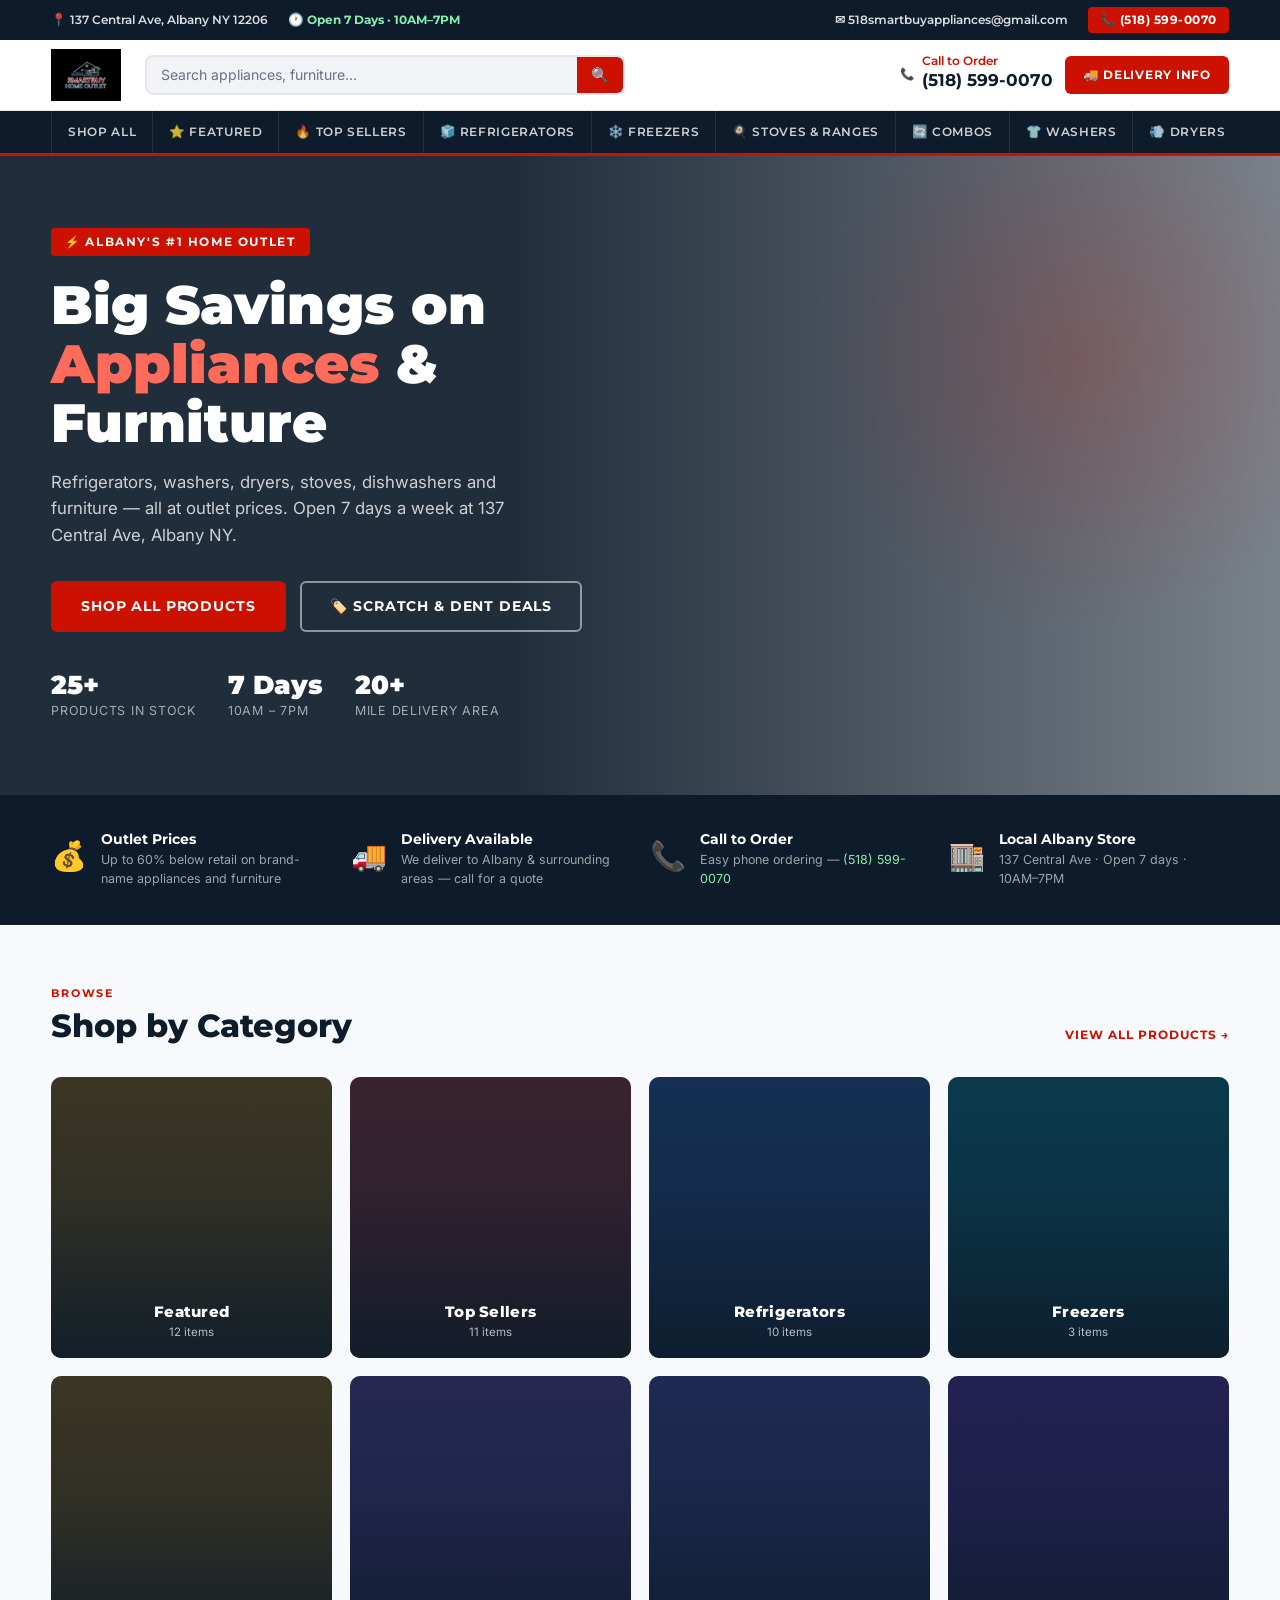
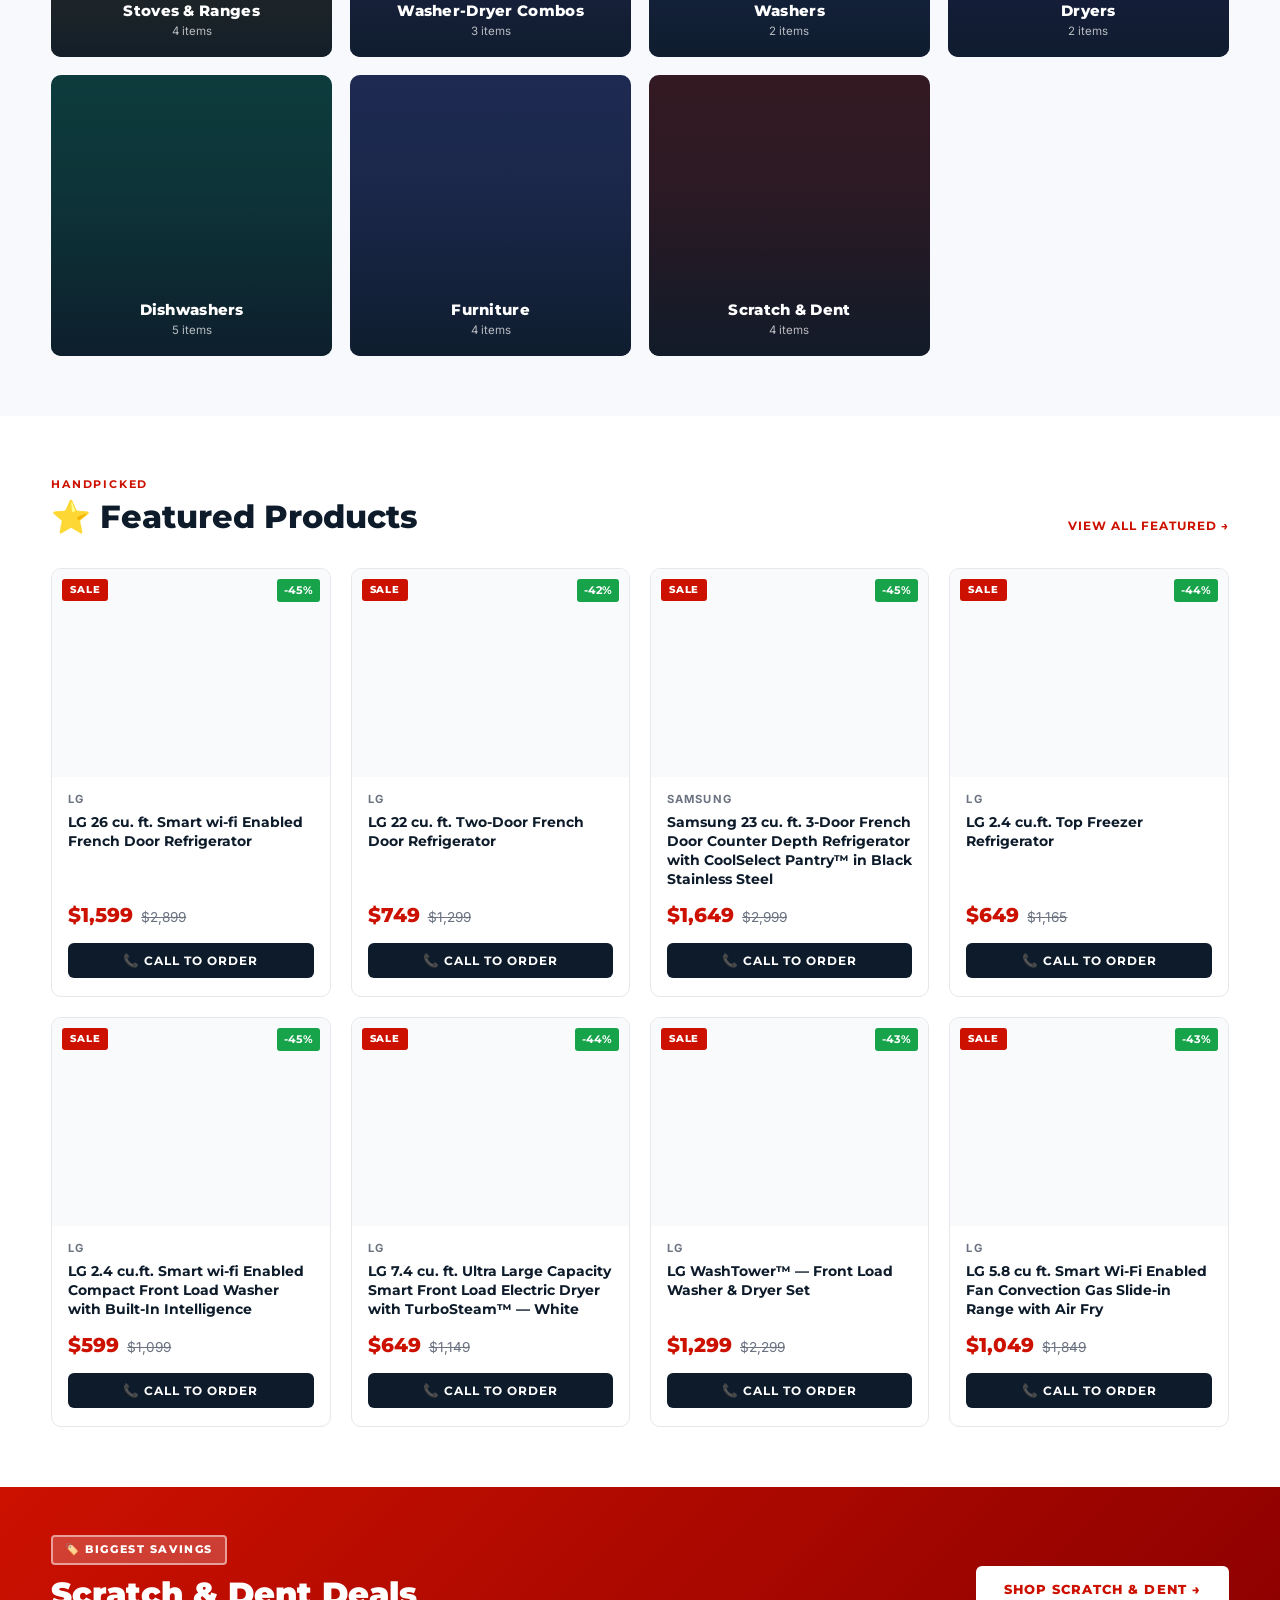
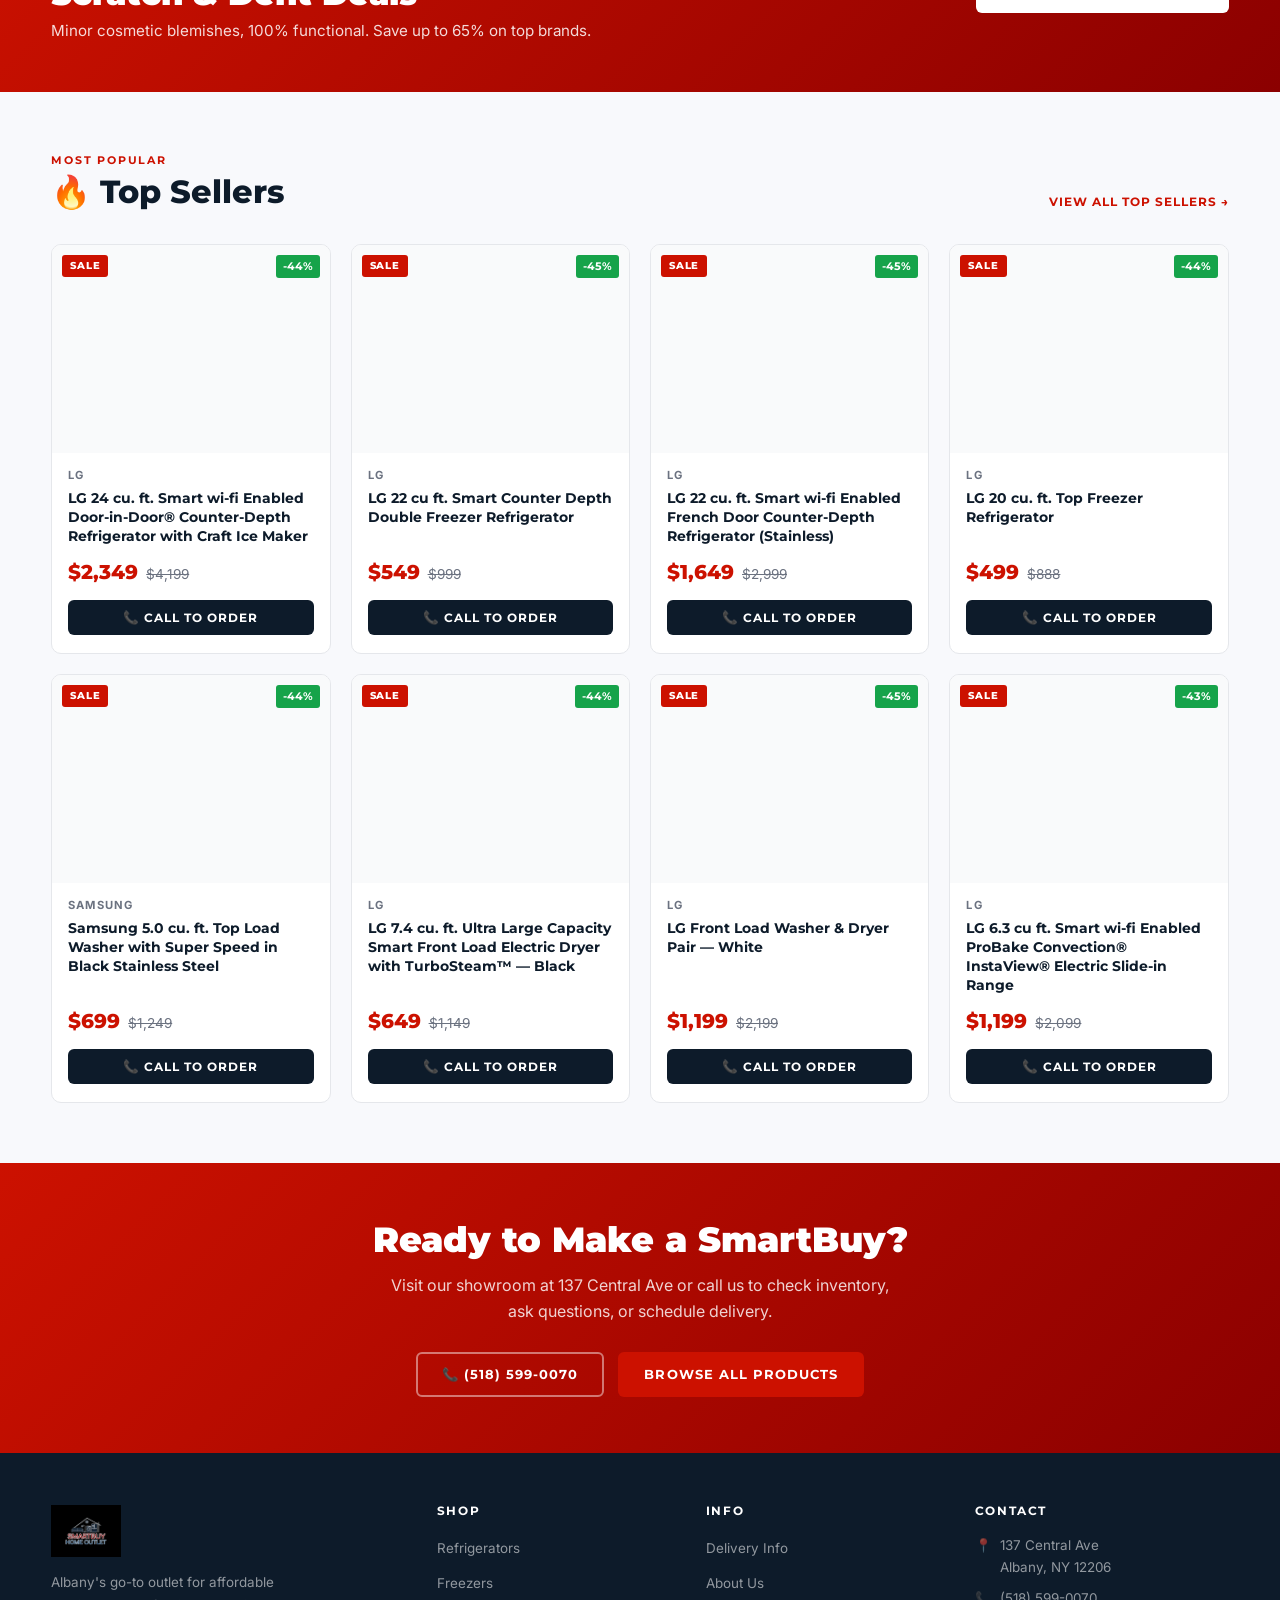
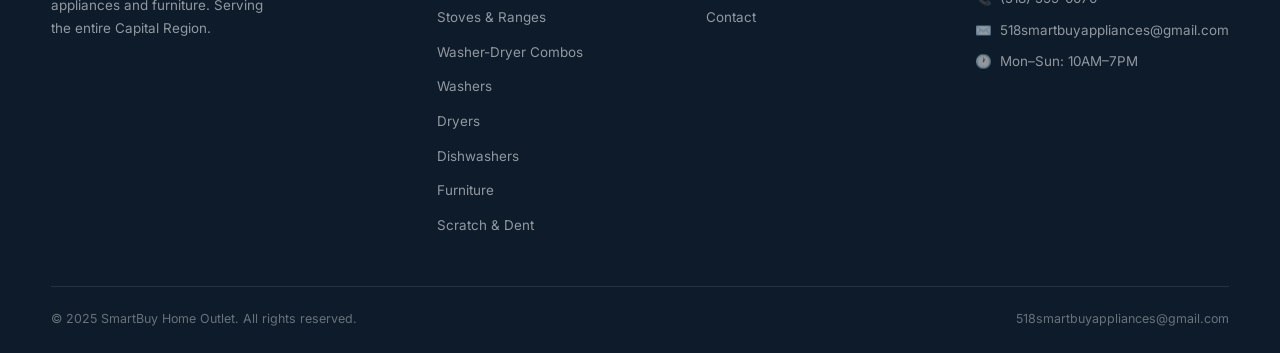
==== index.html @ b591eb7a "Initial commit: SmartBuy Albany website - Static site (index, shop, about, contact, delivery) - Netl" ====
<!DOCTYPE html>
<html lang="en">
<head>
  <meta charset="UTF-8" />
  <meta name="viewport" content="width=device-width, initial-scale=1.0" />
  <title>SmartBuy Home Outlet | Appliances & Furniture — Albany, NY</title>
  <meta name="description" content="Albany's best deals on appliances and furniture. Refrigerators, washers, dryers, stoves, dishwashers and more. Open 7 days 10AM-7PM at 137 Central Ave.">
  <link rel="stylesheet" href="styles.css" />
</head>
<body>

  <!-- ── Top Info Bar ── -->
  <div class="topbar">
    <div class="container">
      <div class="topbar-left">
        <span class="topbar-item">📍 137 Central Ave, Albany NY 12206</span>
        <span class="topbar-item topbar-hours">🕐 Open 7 Days · 10AM–7PM</span>
      </div>
      <div class="topbar-right">
        <a href="mailto:518smartbuyappliances@gmail.com" class="topbar-item">✉ 518smartbuyappliances@gmail.com</a>
        <a href="tel:5185990070" class="topbar-phone">📞 (518) 599-0070</a>
      </div>
    </div>
  </div>

  <!-- ── Main Navbar ── -->
  <nav class="navbar" style="position:sticky;top:0;z-index:1000;">
    <div class="container">
      <a href="index.html" class="nav-logo">
        <img src="logo.png" alt="SmartBuy Home Outlet" />
      </a>
      <div class="nav-search">
        <input type="text" placeholder="Search appliances, furniture..." />
        <button aria-label="Search">🔍</button>
      </div>
      <div class="nav-right">
        <div class="nav-phone">
          <span class="nav-phone-icon">📞</span>
          <div>
            <span>Call to Order</span>
            <strong>(518) 599-0070</strong>
          </div>
        </div>
        <a href="delivery.html" class="nav-cta-btn">🚚 Delivery Info</a>
      </div>
      <div class="nav-toggle" onclick="toggleMobileNav()">
        <span></span><span></span><span></span>
      </div>
    </div>
    <!-- Mobile nav -->
    <div class="mobile-nav" id="mobileNav">
      <a href="index.html">🏠 Home</a>
      <a href="shop.html">🛒 Shop All</a>
      <a href="shop.html?cat=refrigerators">🧊 Refrigerators</a>
      <a href="shop.html?cat=freezers">❄️ Freezers</a>
      <a href="shop.html?cat=stoves">🍳 Stoves &amp; Ranges</a>
      <a href="shop.html?cat=washers-dryers-combos">🔄 Washer-Dryer Combos</a>
      <a href="shop.html?cat=washers">👕 Washers</a>
      <a href="shop.html?cat=dryers">💨 Dryers</a>
      <a href="shop.html?cat=dishwashers">🍽️ Dishwashers</a>
      <a href="shop.html?cat=furniture">🛋️ Furniture</a>
      <a href="shop.html?cat=scratch-dent" class="red-link">🏷️ Scratch &amp; Dent</a>
      <a href="delivery.html">🚚 Delivery</a>
      <a href="about.html">ℹ️ About</a>
      <a href="contact.html">📞 Contact</a>
    </div>
  </nav>

  <!-- ── Category Nav Bar ── -->
  <div class="cat-nav">
    <div class="container">
      <a href="shop.html">Shop All</a>
      <a href="shop.html?cat=featured">⭐ Featured</a>
      <a href="shop.html?cat=top-sellers">🔥 Top Sellers</a>
      <a href="shop.html?cat=refrigerators">🧊 Refrigerators</a>
      <a href="shop.html?cat=freezers">❄️ Freezers</a>
      <a href="shop.html?cat=stoves">🍳 Stoves &amp; Ranges</a>
      <a href="shop.html?cat=washers-dryers-combos">🔄 Combos</a>
      <a href="shop.html?cat=washers">👕 Washers</a>
      <a href="shop.html?cat=dryers">💨 Dryers</a>
      <a href="shop.html?cat=dishwashers">🍽️ Dishwashers</a>
      <a href="shop.html?cat=furniture">🛋️ Furniture</a>
      <a href="shop.html?cat=scratch-dent" class="sd-link">🏷️ Scratch &amp; Dent</a>
      <a href="delivery.html">🚚 Delivery</a>
    </div>
  </div>

  <!-- ── Hero ── -->
  <section class="hero" style="background-image:url('https://appliances4lessbristol.com/wp-content/uploads/2022/05/image3.jpg');background-size:cover;background-position:center right;">
    <div style="position:absolute;inset:0;background:linear-gradient(90deg,rgba(13,27,42,0.92) 40%,rgba(13,27,42,0.55) 100%);"></div>
    <div class="container" style="position:relative;">
      <div class="hero-content">
        <div class="hero-badge">⚡ Albany's #1 Home Outlet</div>
        <h1>Big Savings on<br><em>Appliances</em> &amp; Furniture</h1>
        <p>Refrigerators, washers, dryers, stoves, dishwashers and furniture — all at outlet prices. Open 7 days a week at 137 Central Ave, Albany NY.</p>
        <div class="hero-btns">
          <a href="shop.html" class="btn-hero-primary">Shop All Products</a>
          <a href="shop.html?cat=scratch-dent" class="btn-hero-secondary">🏷️ Scratch &amp; Dent Deals</a>
        </div>
        <div class="hero-stats">
          <div class="hero-stat">
            <strong>25+</strong>
            <span>Products In Stock</span>
          </div>
          <div class="hero-stat">
            <strong>7 Days</strong>
            <span>10AM – 7PM</span>
          </div>
          <div class="hero-stat">
            <strong>20+</strong>
            <span>Mile Delivery Area</span>
          </div>
        </div>
      </div>
    </div>
  </section>

  <!-- ── Why Us Strip ── -->
  <div class="why-strip">
    <div class="container">
      <div class="why-item">
        <div class="why-item-icon">💰</div>
        <div>
          <h4>Outlet Prices</h4>
          <p>Up to 60% below retail on brand-name appliances and furniture</p>
        </div>
      </div>
      <div class="why-item">
        <div class="why-item-icon">🚚</div>
        <div>
          <h4>Delivery Available</h4>
          <p>We deliver to Albany &amp; surrounding areas — call for a quote</p>
        </div>
      </div>
      <div class="why-item">
        <div class="why-item-icon">📞</div>
        <div>
          <h4>Call to Order</h4>
          <p>Easy phone ordering — <a href="tel:5185990070" style="color:#86efac">(518) 599-0070</a></p>
        </div>
      </div>
      <div class="why-item">
        <div class="why-item-icon">🏬</div>
        <div>
          <h4>Local Albany Store</h4>
          <p>137 Central Ave · Open 7 days · 10AM–7PM</p>
        </div>
      </div>
    </div>
  </div>

  <!-- ── Shop by Category ── -->
  <section class="section section-alt">
    <div class="container">
      <div class="section-head">
        <div class="section-head-left">
          <div class="eyebrow">Browse</div>
          <h2>Shop by Category</h2>
        </div>
        <a href="shop.html" class="view-all">View All Products →</a>
      </div>
      <div class="cat-grid" id="catGrid"></div>
    </div>
  </section>

  <!-- ── Featured Products ── -->
  <section class="section">
    <div class="container">
      <div class="section-head">
        <div class="section-head-left">
          <div class="eyebrow">Handpicked</div>
          <h2>⭐ Featured Products</h2>
        </div>
        <a href="shop.html?cat=featured" class="view-all">View All Featured →</a>
      </div>
      <div class="product-grid" id="featuredGrid"></div>
    </div>
  </section>

  <!-- ── Scratch & Dent Promo Banner ── -->
  <div class="promo-banner">
    <div class="container">
      <div>
        <div class="promo-badge">🏷️ Biggest Savings</div>
        <h2>Scratch &amp; Dent Deals</h2>
        <p>Minor cosmetic blemishes, 100% functional. Save up to 65% on top brands.</p>
      </div>
      <a href="shop.html?cat=scratch-dent" class="promo-btn">Shop Scratch &amp; Dent →</a>
    </div>
  </div>

  <!-- ── Top Sellers ── -->
  <section class="section section-alt">
    <div class="container">
      <div class="section-head">
        <div class="section-head-left">
          <div class="eyebrow">Most Popular</div>
          <h2>🔥 Top Sellers</h2>
        </div>
        <a href="shop.html?cat=top-sellers" class="view-all">View All Top Sellers →</a>
      </div>
      <div class="product-grid" id="topSellersGrid"></div>
    </div>
  </section>

  <!-- ── CTA ── -->
  <section class="cta-section">
    <div class="container">
      <h2>Ready to Make a SmartBuy?</h2>
      <p>Visit our showroom at 137 Central Ave or call us to check inventory, ask questions, or schedule delivery.</p>
      <div class="cta-btns">
        <a href="tel:5185990070" class="btn-outline-dark">📞 (518) 599-0070</a>
        <a href="shop.html" class="btn-primary">Browse All Products</a>
      </div>
    </div>
  </section>

  <!-- ── Footer ── -->
  <footer class="footer">
    <div class="container">
      <div class="footer-grid">
        <div class="footer-brand">
          <img src="logo.png" alt="SmartBuy Home Outlet" />
          <p>Albany's go-to outlet for affordable appliances and furniture. Serving the entire Capital Region.</p>
        </div>
        <div class="footer-col">
          <h4>Shop</h4>
          <ul>
            <li><a href="shop.html?cat=refrigerators">Refrigerators</a></li>
            <li><a href="shop.html?cat=freezers">Freezers</a></li>
            <li><a href="shop.html?cat=stoves">Stoves &amp; Ranges</a></li>
            <li><a href="shop.html?cat=washers-dryers-combos">Washer-Dryer Combos</a></li>
            <li><a href="shop.html?cat=washers">Washers</a></li>
            <li><a href="shop.html?cat=dryers">Dryers</a></li>
            <li><a href="shop.html?cat=dishwashers">Dishwashers</a></li>
            <li><a href="shop.html?cat=furniture">Furniture</a></li>
            <li><a href="shop.html?cat=scratch-dent">Scratch &amp; Dent</a></li>
          </ul>
        </div>
        <div class="footer-col">
          <h4>Info</h4>
          <ul>
            <li><a href="delivery.html">Delivery Info</a></li>
            <li><a href="about.html">About Us</a></li>
            <li><a href="contact.html">Contact</a></li>
          </ul>
        </div>
        <div class="footer-col">
          <h4>Contact</h4>
          <div class="footer-detail">📍 <span>137 Central Ave<br>Albany, NY 12206</span></div>
          <div class="footer-detail">📞 <a href="tel:5185990070">(518) 599-0070</a></div>
          <div class="footer-detail">✉️ <a href="mailto:518smartbuyappliances@gmail.com">518smartbuyappliances@gmail.com</a></div>
          <div class="footer-detail">🕐 <span>Mon–Sun: 10AM–7PM</span></div>
        </div>
      </div>
      <div class="footer-bar">
        <p>&copy; 2025 SmartBuy Home Outlet. All rights reserved.</p>
        <a href="mailto:518smartbuyappliances@gmail.com">518smartbuyappliances@gmail.com</a>
      </div>
    </div>
  </footer>

  <script src="products.js"></script>
  <script>
    // Mobile nav
    function toggleMobileNav() {
      document.getElementById('mobileNav').classList.toggle('open');
    }

    loadCatalog().then(() => {
      // Render category grid (photo-based, skip hidden)
      const catGridEl = document.getElementById('catGrid');
      CATEGORIES.filter(c => !c.hidden).forEach(cat => {
        const count = getProductsByCategory(cat.slug).length;
        catGridEl.innerHTML += `
          <a class="cat-card cat-card-photo" href="shop.html?cat=${cat.slug}">
            <div class="cat-card-img-wrap">
              <img src="${cat.image}" alt="${cat.label}" loading="lazy"
                onerror="this.parentElement.style.background='${cat.color}33';this.style.display='none'" />
              <div class="cat-card-overlay"></div>
            </div>
            <div class="cat-card-info">
              <h3>${cat.label}</h3>
              <div class="cat-count">${count} item${count !== 1 ? 's' : ''}</div>
            </div>
          </a>`;
      });

      // Render featured products (up to 8)
      const featured = getProductsByCategory('featured').slice(0, 8);
      document.getElementById('featuredGrid').innerHTML = featured.map(productCardHTML).join('');

      // Render top sellers (up to 8)
      const topSellers = getProductsByCategory('top-sellers').slice(0, 8);
      document.getElementById('topSellersGrid').innerHTML = topSellers.map(productCardHTML).join('');
    });
  </script>
</body>
</html>
---- styles.css ----
/* ============================================================
   SmartBuy Home Outlet — Full E-Commerce Stylesheet
   ============================================================ */

@import url('https://fonts.googleapis.com/css2?family=Montserrat:wght@400;600;700;800;900&family=Inter:wght@400;500;600&display=swap');

:root {
  --red:        #CC1100;
  --red-dark:   #a50e00;
  --red-light:  #ff2a14;
  --blue:       #1040AA;
  --blue-dark:  #0c2f7e;
  --navy:       #0D1B2A;
  --navy-mid:   #152437;
  --white:      #ffffff;
  --off-white:  #f8f9fc;
  --gray-50:    #f9fafb;
  --gray-100:   #f1f3f7;
  --gray-200:   #e5e7eb;
  --gray-300:   #d1d5db;
  --gray-500:   #6b7280;
  --gray-700:   #374151;
  --text:       #111827;
  --radius-sm:  6px;
  --radius:     10px;
  --radius-lg:  16px;
  --shadow-sm:  0 1px 6px rgba(0,0,0,0.08);
  --shadow:     0 4px 20px rgba(0,0,0,0.10);
  --shadow-lg:  0 8px 40px rgba(0,0,0,0.14);
  --transition: 0.2s ease;
}

*, *::before, *::after { box-sizing: border-box; margin: 0; padding: 0; }
html { scroll-behavior: smooth; font-size: 16px; }
body { font-family: 'Inter', sans-serif; color: var(--text); background: var(--white); line-height: 1.6; }
img { max-width: 100%; display: block; }
a { color: inherit; text-decoration: none; }
ul { list-style: none; }
h1,h2,h3,h4,h5 { font-family: 'Montserrat', sans-serif; line-height: 1.2; }
button { cursor: pointer; font-family: 'Inter', sans-serif; }

.container { width: 92%; max-width: 1200px; margin: 0 auto; }

/* ─────────────────────────────────────────────
   TOP INFO BAR
───────────────────────────────────────────── */
.topbar {
  background: var(--navy);
  color: rgba(255,255,255,0.85);
  font-size: 0.78rem;
  font-family: 'Montserrat', sans-serif;
  font-weight: 600;
  padding: 7px 0;
}
.topbar .container {
  display: flex;
  align-items: center;
  justify-content: space-between;
  gap: 16px;
}
.topbar-left, .topbar-right {
  display: flex;
  align-items: center;
  gap: 20px;
}
.topbar a { color: rgba(255,255,255,0.85); transition: color var(--transition); }
.topbar a:hover { color: #fff; }
.topbar-item { display: flex; align-items: center; gap: 5px; }
.topbar-hours { color: #86efac; font-weight: 700; }
.topbar-phone {
  background: var(--red);
  color: #fff !important;
  padding: 3px 12px;
  border-radius: 4px;
  font-weight: 700;
  letter-spacing: 0.04em;
}

/* ─────────────────────────────────────────────
   MAIN NAVBAR
───────────────────────────────────────────── */
.navbar {
  background: var(--white);
  border-bottom: 1px solid var(--gray-200);
  position: sticky;
  top: 0;
  z-index: 1000;
  box-shadow: var(--shadow-sm);
}
.navbar .container {
  display: flex;
  align-items: center;
  gap: 24px;
  height: 70px;
}
.nav-logo img {
  height: 52px;
  width: auto;
  object-fit: contain;
}

/* Search bar */
.nav-search {
  flex: 1;
  max-width: 480px;
  display: flex;
  align-items: center;
  background: var(--gray-100);
  border: 2px solid var(--gray-200);
  border-radius: 8px;
  overflow: hidden;
  transition: border-color var(--transition);
}
.nav-search:focus-within { border-color: var(--blue); }
.nav-search input {
  flex: 1;
  padding: 9px 14px;
  background: none;
  border: none;
  outline: none;
  font-family: 'Inter', sans-serif;
  font-size: 0.88rem;
  color: var(--text);
}
.nav-search input::placeholder { color: var(--gray-500); }
.nav-search button {
  padding: 9px 14px;
  background: var(--red);
  border: none;
  color: #fff;
  font-size: 0.9rem;
  transition: background var(--transition);
}
.nav-search button:hover { background: var(--red-dark); }

/* Nav right */
.nav-right {
  display: flex;
  align-items: center;
  gap: 12px;
  margin-left: auto;
}
.nav-phone {
  display: flex;
  align-items: center;
  gap: 8px;
  font-family: 'Montserrat', sans-serif;
  font-weight: 700;
  font-size: 1.05rem;
  color: var(--navy);
  white-space: nowrap;
}
.nav-phone span { color: var(--red); font-size: 0.72rem; font-weight: 600; display: block; line-height: 1; }
.nav-phone-icon { font-size: 1.3rem; }
.nav-cta-btn {
  display: inline-flex;
  align-items: center;
  gap: 6px;
  background: var(--red);
  color: #fff;
  font-family: 'Montserrat', sans-serif;
  font-weight: 700;
  font-size: 0.78rem;
  letter-spacing: 0.06em;
  text-transform: uppercase;
  padding: 9px 18px;
  border-radius: var(--radius-sm);
  border: none;
  text-decoration: none;
  transition: background var(--transition);
  white-space: nowrap;
}
.nav-cta-btn:hover { background: var(--red-dark); }

/* Mobile toggle */
.nav-toggle {
  display: none;
  flex-direction: column;
  gap: 5px;
  cursor: pointer;
  padding: 4px;
  margin-left: auto;
}
.nav-toggle span {
  display: block;
  width: 24px;
  height: 2px;
  background: var(--navy);
  border-radius: 2px;
}

/* ─────────────────────────────────────────────
   CATEGORY NAV BAR
───────────────────────────────────────────── */
.cat-nav {
  background: var(--navy);
  border-bottom: 3px solid var(--red);
}
.cat-nav .container {
  display: flex;
  align-items: center;
  overflow-x: auto;
  scrollbar-width: none;
}
.cat-nav .container::-webkit-scrollbar { display: none; }
.cat-nav a {
  display: flex;
  align-items: center;
  gap: 6px;
  color: rgba(255,255,255,0.80);
  font-family: 'Montserrat', sans-serif;
  font-weight: 600;
  font-size: 0.78rem;
  letter-spacing: 0.05em;
  text-transform: uppercase;
  padding: 11px 16px;
  white-space: nowrap;
  border-right: 1px solid rgba(255,255,255,0.1);
  transition: color var(--transition), background var(--transition);
}
.cat-nav a:first-child { border-left: 1px solid rgba(255,255,255,0.1); }
.cat-nav a:hover,
.cat-nav a.active { color: #fff; background: rgba(255,255,255,0.08); }
.cat-nav a.sd-link { color: #fca5a5; }
.cat-nav a.sd-link:hover { color: #fff; background: var(--red); }

/* ─────────────────────────────────────────────
   HERO BANNER
───────────────────────────────────────────── */
.hero {
  background: linear-gradient(135deg, var(--navy) 0%, var(--navy-mid) 60%, #1e2d3d 100%);
  color: #fff;
  padding: 72px 0;
  position: relative;
  overflow: hidden;
}
.hero::after {
  content: '';
  position: absolute;
  right: -80px;
  top: -80px;
  width: 560px;
  height: 560px;
  border-radius: 50%;
  background: radial-gradient(circle, rgba(204,17,0,0.18) 0%, transparent 70%);
  pointer-events: none;
}
.hero-content { position: relative; z-index: 1; max-width: 620px; }
.hero-badge {
  display: inline-flex;
  align-items: center;
  gap: 8px;
  background: var(--red);
  color: #fff;
  font-family: 'Montserrat', sans-serif;
  font-size: 0.72rem;
  font-weight: 700;
  letter-spacing: 0.14em;
  text-transform: uppercase;
  padding: 5px 14px;
  border-radius: 4px;
  margin-bottom: 20px;
}
.hero h1 {
  font-size: clamp(2rem, 5vw, 3.4rem);
  font-weight: 900;
  line-height: 1.08;
  margin-bottom: 16px;
  color: #fff;
}
.hero h1 em { color: #ff6b5b; font-style: normal; }
.hero p {
  font-size: 1.05rem;
  color: rgba(255,255,255,0.78);
  max-width: 500px;
  margin-bottom: 32px;
}
.hero-btns { display: flex; gap: 14px; flex-wrap: wrap; }
.btn-hero-primary {
  background: var(--red);
  color: #fff;
  font-family: 'Montserrat', sans-serif;
  font-weight: 700;
  font-size: 0.88rem;
  letter-spacing: 0.06em;
  text-transform: uppercase;
  padding: 14px 30px;
  border-radius: var(--radius-sm);
  border: none;
  transition: background var(--transition), transform var(--transition);
  text-decoration: none;
}
.btn-hero-primary:hover { background: var(--red-dark); transform: translateY(-2px); }
.btn-hero-secondary {
  background: transparent;
  color: #fff;
  font-family: 'Montserrat', sans-serif;
  font-weight: 700;
  font-size: 0.88rem;
  letter-spacing: 0.06em;
  text-transform: uppercase;
  padding: 12px 28px;
  border-radius: var(--radius-sm);
  border: 2px solid rgba(255,255,255,0.5);
  transition: border-color var(--transition), background var(--transition);
  text-decoration: none;
}
.btn-hero-secondary:hover { border-color: #fff; background: rgba(255,255,255,0.08); }

/* Hero stats */
.hero-stats {
  display: flex;
  gap: 32px;
  margin-top: 40px;
}
.hero-stat strong {
  display: block;
  font-family: 'Montserrat', sans-serif;
  font-size: 1.6rem;
  font-weight: 900;
  color: #fff;
  line-height: 1;
}
.hero-stat span {
  font-size: 0.78rem;
  color: rgba(255,255,255,0.60);
  text-transform: uppercase;
  letter-spacing: 0.06em;
}

/* ─────────────────────────────────────────────
   SECTION COMMONS
───────────────────────────────────────────── */
.section { padding: 60px 0; }
.section-alt { background: var(--off-white); }

.section-head {
  display: flex;
  align-items: flex-end;
  justify-content: space-between;
  margin-bottom: 32px;
  gap: 16px;
  flex-wrap: wrap;
}
.section-head-left .eyebrow {
  font-family: 'Montserrat', sans-serif;
  font-size: 0.7rem;
  font-weight: 700;
  letter-spacing: 0.16em;
  text-transform: uppercase;
  color: var(--red);
  margin-bottom: 4px;
}
.section-head-left h2 {
  font-size: clamp(1.4rem, 3vw, 2rem);
  font-weight: 800;
  color: var(--navy);
}
.view-all {
  font-family: 'Montserrat', sans-serif;
  font-size: 0.78rem;
  font-weight: 700;
  letter-spacing: 0.08em;
  text-transform: uppercase;
  color: var(--red);
  display: flex;
  align-items: center;
  gap: 5px;
  white-space: nowrap;
  transition: gap var(--transition);
}
.view-all:hover { gap: 9px; }

/* ─────────────────────────────────────────────
   CATEGORY CARDS
───────────────────────────────────────────── */
.cat-grid {
  display: grid;
  grid-template-columns: repeat(4, 1fr);
  gap: 18px;
}
.cat-card {
  background: var(--white);
  border: 2px solid var(--gray-200);
  border-radius: var(--radius);
  padding: 28px 16px 22px;
  text-align: center;
  cursor: pointer;
  text-decoration: none;
  transition: border-color var(--transition), box-shadow var(--transition), transform var(--transition);
  display: block;
}
.cat-card:hover {
  border-color: var(--red);
  box-shadow: var(--shadow);
  transform: translateY(-4px);
}
.cat-card-icon {
  width: 72px;
  height: 72px;
  border-radius: 50%;
  display: flex;
  align-items: center;
  justify-content: center;
  font-size: 2rem;
  margin: 0 auto 14px;
}
.cat-card h3 {
  font-size: 0.88rem;
  font-weight: 700;
  color: var(--navy);
  letter-spacing: 0.02em;
}
.cat-card .cat-count {
  font-size: 0.74rem;
  color: var(--gray-500);
  margin-top: 3px;
}

/* ── Photo-based category cards ── */
.cat-grid { grid-template-columns: repeat(4, 1fr); }

.cat-card-photo {
  padding: 0;
  overflow: hidden;
  border-radius: var(--radius);
  border: none;
  position: relative;
  aspect-ratio: 1/1;
  background: var(--navy);
}
.cat-card-photo:hover { transform: translateY(-5px); box-shadow: var(--shadow-lg); border: none; }
.cat-card-img-wrap {
  position: absolute;
  inset: 0;
}
.cat-card-img-wrap img {
  width: 100%;
  height: 100%;
  object-fit: cover;
  transition: transform 0.35s ease;
}
.cat-card-photo:hover .cat-card-img-wrap img { transform: scale(1.06); }
.cat-card-overlay {
  position: absolute;
  inset: 0;
  background: linear-gradient(to top, rgba(13,27,42,0.88) 0%, rgba(13,27,42,0.20) 60%, transparent 100%);
}
.cat-card-info {
  position: absolute;
  bottom: 0;
  left: 0;
  right: 0;
  padding: 16px 18px;
}
.cat-card-info h3 {
  font-size: 0.92rem;
  font-weight: 800;
  color: #fff;
  letter-spacing: 0.02em;
  margin-bottom: 2px;
}
.cat-card-info .cat-count {
  font-size: 0.72rem;
  color: rgba(255,255,255,0.70);
  margin-top: 0;
}

/* ─────────────────────────────────────────────
   PRODUCT GRID
───────────────────────────────────────────── */
.product-grid {
  display: grid;
  grid-template-columns: repeat(4, 1fr);
  gap: 20px;
}
.product-grid-3 { grid-template-columns: repeat(3, 1fr); }

/* ─────────────────────────────────────────────
   PRODUCT CARD
───────────────────────────────────────────── */
.product-card {
  background: var(--white);
  border: 1px solid var(--gray-200);
  border-radius: var(--radius);
  overflow: hidden;
  cursor: pointer;
  transition: box-shadow var(--transition), transform var(--transition), border-color var(--transition);
  display: flex;
  flex-direction: column;
}
.product-card:hover {
  box-shadow: var(--shadow);
  transform: translateY(-4px);
  border-color: var(--gray-300);
}

.product-img-wrap {
  position: relative;
  background: var(--gray-50);
  overflow: hidden;
  aspect-ratio: 4/3;
}
.product-img-wrap img {
  width: 100%;
  height: 100%;
  object-fit: contain;
  padding: 12px;
  transition: transform 0.3s ease;
}
.product-card:hover .product-img-wrap img { transform: scale(1.04); }

/* Badges */
.badge {
  position: absolute;
  top: 10px;
  left: 10px;
  font-family: 'Montserrat', sans-serif;
  font-size: 0.62rem;
  font-weight: 800;
  letter-spacing: 0.08em;
  padding: 3px 8px;
  border-radius: 3px;
  z-index: 2;
}
.badge-sale     { background: var(--red);   color: #fff; }
.badge-featured { background: #f59e0b;      color: #fff; }
.badge-sd       { background: var(--navy);  color: #fff; }

.savings-pill {
  position: absolute;
  top: 10px;
  right: 10px;
  background: #16a34a;
  color: #fff;
  font-family: 'Montserrat', sans-serif;
  font-size: 0.68rem;
  font-weight: 700;
  padding: 3px 7px;
  border-radius: 3px;
}

.product-body {
  padding: 14px 16px 18px;
  display: flex;
  flex-direction: column;
  flex: 1;
}
.product-brand {
  font-size: 0.70rem;
  font-weight: 700;
  letter-spacing: 0.10em;
  text-transform: uppercase;
  color: var(--gray-500);
  margin-bottom: 4px;
}
.product-name {
  font-size: 0.88rem;
  font-weight: 700;
  color: var(--navy);
  margin-bottom: 10px;
  line-height: 1.35;
  flex: 1;
}
.product-price {
  display: flex;
  align-items: baseline;
  gap: 8px;
  margin-bottom: 12px;
}
.price-sale {
  font-family: 'Montserrat', sans-serif;
  font-size: 1.25rem;
  font-weight: 800;
  color: var(--red);
}
.price-was {
  font-size: 0.85rem;
  color: var(--gray-500);
  text-decoration: line-through;
}

.btn-addcart {
  width: 100%;
  background: var(--navy);
  color: #fff;
  font-family: 'Montserrat', sans-serif;
  font-weight: 700;
  font-size: 0.78rem;
  letter-spacing: 0.08em;
  text-transform: uppercase;
  padding: 10px;
  border: none;
  border-radius: var(--radius-sm);
  transition: background var(--transition);
}
.btn-addcart:hover { background: var(--red); }

/* ─────────────────────────────────────────────
   PROMO BANNER (SCRATCH & DENT)
───────────────────────────────────────────── */
.promo-banner {
  background: linear-gradient(135deg, var(--red) 0%, #8B0000 100%);
  color: #fff;
  padding: 48px 0;
}
.promo-banner .container {
  display: flex;
  align-items: center;
  justify-content: space-between;
  gap: 24px;
  flex-wrap: wrap;
}
.promo-badge {
  background: rgba(255,255,255,0.2);
  border: 2px solid rgba(255,255,255,0.5);
  font-family: 'Montserrat', sans-serif;
  font-size: 0.7rem;
  font-weight: 800;
  letter-spacing: 0.14em;
  text-transform: uppercase;
  padding: 4px 12px;
  border-radius: 4px;
  margin-bottom: 10px;
  display: inline-block;
}
.promo-banner h2 {
  font-size: clamp(1.4rem, 3vw, 2rem);
  font-weight: 900;
  color: #fff;
  margin-bottom: 6px;
}
.promo-banner p {
  color: rgba(255,255,255,0.85);
  font-size: 0.95rem;
}
.promo-btn {
  background: #fff;
  color: var(--red);
  font-family: 'Montserrat', sans-serif;
  font-weight: 800;
  font-size: 0.82rem;
  letter-spacing: 0.08em;
  text-transform: uppercase;
  padding: 13px 28px;
  border-radius: var(--radius-sm);
  border: none;
  white-space: nowrap;
  transition: transform var(--transition), box-shadow var(--transition);
  text-decoration: none;
  display: inline-block;
}
.promo-btn:hover { transform: translateY(-2px); box-shadow: 0 6px 20px rgba(0,0,0,0.25); }

/* ─────────────────────────────────────────────
   WHY US STRIP
───────────────────────────────────────────── */
.why-strip {
  background: var(--navy);
  color: #fff;
  padding: 36px 0;
}
.why-strip .container {
  display: grid;
  grid-template-columns: repeat(4, 1fr);
  gap: 20px;
}
.why-item {
  display: flex;
  align-items: flex-start;
  gap: 14px;
}
.why-item-icon {
  font-size: 1.8rem;
  flex-shrink: 0;
  margin-top: 2px;
}
.why-item h4 {
  font-size: 0.9rem;
  font-weight: 700;
  color: #fff;
  margin-bottom: 3px;
}
.why-item p {
  font-size: 0.78rem;
  color: rgba(255,255,255,0.60);
  line-height: 1.5;
}

/* ─────────────────────────────────────────────
   SHOP PAGE LAYOUT
───────────────────────────────────────────── */
.shop-layout {
  display: grid;
  grid-template-columns: 240px 1fr;
  gap: 32px;
  align-items: start;
  padding: 40px 0 60px;
}

/* Sidebar */
.shop-sidebar { position: sticky; top: 88px; }
.sidebar-box {
  background: var(--white);
  border: 1px solid var(--gray-200);
  border-radius: var(--radius);
  margin-bottom: 20px;
  overflow: hidden;
}
.sidebar-box-head {
  background: var(--navy);
  color: #fff;
  font-family: 'Montserrat', sans-serif;
  font-size: 0.75rem;
  font-weight: 700;
  letter-spacing: 0.10em;
  text-transform: uppercase;
  padding: 11px 16px;
}
.sidebar-box-body { padding: 14px 16px; }
.filter-option {
  display: flex;
  align-items: center;
  gap: 10px;
  padding: 7px 0;
  cursor: pointer;
  font-size: 0.88rem;
  color: var(--gray-700);
  transition: color var(--transition);
  border-bottom: 1px solid var(--gray-100);
}
.filter-option:last-child { border-bottom: none; }
.filter-option:hover { color: var(--red); }
.filter-option input[type="checkbox"] {
  accent-color: var(--red);
  width: 15px;
  height: 15px;
  flex-shrink: 0;
}
.filter-count {
  margin-left: auto;
  background: var(--gray-100);
  color: var(--gray-500);
  font-size: 0.70rem;
  font-weight: 700;
  padding: 2px 7px;
  border-radius: 20px;
}

/* Shop main */
.shop-toolbar {
  display: flex;
  align-items: center;
  justify-content: space-between;
  margin-bottom: 20px;
  flex-wrap: wrap;
  gap: 12px;
}
.shop-count {
  font-size: 0.88rem;
  color: var(--gray-500);
}
.shop-sort select {
  padding: 8px 12px;
  border: 1px solid var(--gray-300);
  border-radius: var(--radius-sm);
  font-family: 'Inter', sans-serif;
  font-size: 0.85rem;
  color: var(--text);
  outline: none;
  cursor: pointer;
}

/* Active filters */
.active-filters {
  display: flex;
  flex-wrap: wrap;
  gap: 8px;
  margin-bottom: 18px;
}
.filter-tag {
  display: flex;
  align-items: center;
  gap: 6px;
  background: var(--gray-100);
  border-radius: 20px;
  padding: 4px 12px;
  font-size: 0.78rem;
  font-weight: 600;
  color: var(--navy);
}
.filter-tag button {
  background: none;
  border: none;
  color: var(--gray-500);
  font-size: 1rem;
  line-height: 1;
  transition: color var(--transition);
}
.filter-tag button:hover { color: var(--red); }

/* Page hero (inner pages) */
.page-hero {
  background: var(--navy);
  color: #fff;
  padding: 44px 0;
  position: relative;
  overflow: hidden;
}
.page-hero::before {
  content: '';
  position: absolute;
  inset: 0;
  background: linear-gradient(135deg, rgba(204,17,0,0.15) 0%, rgba(16,64,170,0.18) 100%);
}
.page-hero .container { position: relative; }
.page-hero .eyebrow {
  font-family: 'Montserrat', sans-serif;
  font-size: 0.70rem;
  font-weight: 700;
  letter-spacing: 0.14em;
  text-transform: uppercase;
  color: #ff6b5b;
  margin-bottom: 8px;
}
.page-hero h1 {
  font-size: clamp(1.7rem, 4vw, 2.6rem);
  font-weight: 900;
  color: #fff;
  margin-bottom: 8px;
}
.page-hero p { color: rgba(255,255,255,0.72); font-size: 1rem; }

/* Breadcrumb */
.breadcrumb {
  background: var(--gray-50);
  border-bottom: 1px solid var(--gray-200);
  padding: 10px 0;
}
.breadcrumb .container {
  display: flex;
  align-items: center;
  gap: 8px;
  font-size: 0.78rem;
  color: var(--gray-500);
}
.breadcrumb a { color: var(--red); transition: color var(--transition); }
.breadcrumb a:hover { color: var(--red-dark); }
.breadcrumb .sep { color: var(--gray-300); }

/* ─────────────────────────────────────────────
   CONTACT & DELIVERY (shared inner styles)
───────────────────────────────────────────── */
.section-2col {
  display: grid;
  grid-template-columns: 1.1fr 0.9fr;
  gap: 52px;
  align-items: start;
}
.contact-form-box {
  background: var(--white);
  border-radius: var(--radius-lg);
  padding: 40px;
  box-shadow: var(--shadow);
}
.contact-form-box h2 {
  font-size: 1.6rem;
  margin-bottom: 24px;
  color: var(--navy);
}
.form-group { margin-bottom: 18px; }
.form-group label {
  display: block;
  font-family: 'Montserrat', sans-serif;
  font-size: 0.75rem;
  font-weight: 700;
  letter-spacing: 0.08em;
  text-transform: uppercase;
  color: var(--gray-700);
  margin-bottom: 6px;
}
.form-group input,
.form-group textarea,
.form-group select {
  width: 100%;
  padding: 11px 14px;
  border: 1.5px solid var(--gray-300);
  border-radius: var(--radius-sm);
  font-family: 'Inter', sans-serif;
  font-size: 0.92rem;
  color: var(--text);
  background: var(--white);
  transition: border-color var(--transition);
  outline: none;
}
.form-group input:focus,
.form-group textarea:focus,
.form-group select:focus { border-color: var(--blue); }
.form-group textarea { resize: vertical; min-height: 120px; }
.form-row-2 { display: grid; grid-template-columns: 1fr 1fr; gap: 16px; }

.info-card-stack { display: flex; flex-direction: column; gap: 18px; }
.info-card {
  background: var(--white);
  border-radius: var(--radius);
  padding: 20px 24px;
  box-shadow: var(--shadow);
  display: flex;
  gap: 16px;
  align-items: flex-start;
}
.info-card-icon {
  width: 44px;
  height: 44px;
  border-radius: 8px;
  background: var(--navy);
  display: flex;
  align-items: center;
  justify-content: center;
  flex-shrink: 0;
  font-size: 1.15rem;
}
.info-card h4 {
  font-size: 0.72rem;
  color: var(--red);
  letter-spacing: 0.1em;
  text-transform: uppercase;
  margin-bottom: 4px;
  font-family: 'Montserrat', sans-serif;
  font-weight: 700;
}
.info-card p, .info-card a {
  font-size: 0.9rem;
  color: var(--gray-700);
  line-height: 1.6;
}
.info-card a:hover { color: var(--red); }

/* Delivery zones */
.zones-grid {
  display: grid;
  grid-template-columns: repeat(3, 1fr);
  gap: 22px;
}
.zone-card {
  border-radius: var(--radius);
  overflow: hidden;
  box-shadow: var(--shadow);
}
.zone-head { padding: 18px 22px; color: #fff; }
.zone-head.red  { background: var(--red); }
.zone-head.blue { background: var(--blue); }
.zone-head.navy { background: var(--navy); }
.zone-head h3 { font-size: 1rem; color: #fff; margin-bottom: 3px; }
.zone-head span { font-size: 0.78rem; opacity: 0.85; }
.zone-body { background: var(--white); padding: 18px 22px; }
.zone-body li {
  display: flex;
  align-items: center;
  gap: 8px;
  padding: 6px 0;
  font-size: 0.88rem;
  color: var(--gray-700);
  border-bottom: 1px solid var(--gray-100);
}
.zone-body li:last-child { border-bottom: none; }
.zone-body li::before { content: '✓'; color: var(--red); font-weight: 700; }

/* Steps */
.steps-grid {
  display: grid;
  grid-template-columns: repeat(4, 1fr);
  gap: 20px;
}
.step-card {
  text-align: center;
  padding: 30px 18px;
  background: var(--white);
  border-radius: var(--radius);
  box-shadow: var(--shadow);
}
.step-num {
  width: 48px;
  height: 48px;
  border-radius: 50%;
  background: var(--red);
  color: #fff;
  font-family: 'Montserrat', sans-serif;
  font-weight: 800;
  font-size: 1.1rem;
  display: flex;
  align-items: center;
  justify-content: center;
  margin: 0 auto 14px;
}
.step-card h3 { font-size: 0.92rem; color: var(--navy); margin-bottom: 6px; }
.step-card p  { font-size: 0.82rem; color: var(--gray-500); }

/* FAQ */
.faq-list { max-width: 720px; margin: 0 auto; }
.faq-item { background: var(--white); border-radius: var(--radius); box-shadow: var(--shadow-sm); margin-bottom: 12px; overflow: hidden; }
.faq-q { width: 100%; text-align: left; padding: 18px 22px; background: none; border: none; font-family: 'Montserrat', sans-serif; font-weight: 700; font-size: 0.92rem; color: var(--navy); display: flex; justify-content: space-between; align-items: center; }
.faq-q .arr { color: var(--red); transition: transform var(--transition); font-size: 1rem; }
.faq-q.open .arr { transform: rotate(180deg); }
.faq-a { display: none; padding: 0 22px 16px; font-size: 0.88rem; color: var(--gray-700); line-height: 1.7; }
.faq-a.open { display: block; }

/* ─────────────────────────────────────────────
   FOOTER
───────────────────────────────────────────── */
.footer {
  background: var(--navy);
  color: rgba(255,255,255,0.72);
  padding: 52px 0 24px;
}
.footer-grid {
  display: grid;
  grid-template-columns: 1.5fr 1fr 1fr 1fr;
  gap: 36px;
  margin-bottom: 40px;
}
.footer-brand img { height: 52px; margin-bottom: 14px; }
.footer-brand p {
  font-size: 0.84rem;
  line-height: 1.7;
  color: rgba(255,255,255,0.55);
  max-width: 230px;
}
.footer-col h4 {
  font-family: 'Montserrat', sans-serif;
  font-size: 0.72rem;
  font-weight: 700;
  letter-spacing: 0.14em;
  text-transform: uppercase;
  color: #fff;
  margin-bottom: 16px;
}
.footer-col li { margin-bottom: 9px; }
.footer-col li a {
  font-size: 0.84rem;
  color: rgba(255,255,255,0.55);
  transition: color var(--transition);
}
.footer-col li a:hover { color: #fff; }
.footer-detail {
  display: flex;
  align-items: flex-start;
  gap: 8px;
  font-size: 0.84rem;
  color: rgba(255,255,255,0.55);
  margin-bottom: 10px;
}
.footer-detail a { color: rgba(255,255,255,0.55); transition: color var(--transition); }
.footer-detail a:hover { color: #fff; }
.footer-bar {
  border-top: 1px solid rgba(255,255,255,0.10);
  padding-top: 22px;
  display: flex;
  align-items: center;
  justify-content: space-between;
  flex-wrap: wrap;
  gap: 10px;
}
.footer-bar p, .footer-bar a {
  font-size: 0.78rem;
  color: rgba(255,255,255,0.38);
}
.footer-bar a:hover { color: rgba(255,255,255,0.65); }

/* Buttons generic */
.btn-primary {
  display: inline-block;
  background: var(--red);
  color: #fff;
  font-family: 'Montserrat', sans-serif;
  font-weight: 700;
  font-size: 0.82rem;
  letter-spacing: 0.08em;
  text-transform: uppercase;
  padding: 12px 26px;
  border-radius: var(--radius-sm);
  border: none;
  transition: background var(--transition), transform var(--transition);
  text-decoration: none;
}
.btn-primary:hover { background: var(--red-dark); transform: translateY(-2px); }
.btn-outline-dark {
  display: inline-block;
  background: transparent;
  color: #fff;
  font-family: 'Montserrat', sans-serif;
  font-weight: 700;
  font-size: 0.82rem;
  letter-spacing: 0.08em;
  text-transform: uppercase;
  padding: 10px 24px;
  border-radius: var(--radius-sm);
  border: 2px solid rgba(255,255,255,0.45);
  transition: all var(--transition);
  text-decoration: none;
}
.btn-outline-dark:hover { border-color: #fff; background: rgba(255,255,255,0.07); }

/* CTA Section */
.cta-section {
  background: linear-gradient(135deg, var(--red) 0%, #8B0000 100%);
  color: #fff;
  padding: 56px 0;
  text-align: center;
}
.cta-section h2 { font-size: clamp(1.5rem, 3.5vw, 2.2rem); font-weight: 900; color: #fff; margin-bottom: 12px; }
.cta-section p { color: rgba(255,255,255,0.82); margin-bottom: 28px; font-size: 1rem; max-width: 500px; margin-left: auto; margin-right: auto; }
.cta-btns { display: flex; gap: 14px; justify-content: center; flex-wrap: wrap; }

/* ─────────────────────────────────────────────
   RESPONSIVE
───────────────────────────────────────────── */
@media (max-width: 1024px) {
  .cat-grid { grid-template-columns: repeat(4, 1fr); }
  .product-grid { grid-template-columns: repeat(3, 1fr); }
  .why-strip .container { grid-template-columns: repeat(2, 1fr); }
  .footer-grid { grid-template-columns: 1fr 1fr; }
}

@media (max-width: 860px) {
  .shop-layout { grid-template-columns: 1fr; }
  .shop-sidebar { position: static; }
  .sidebar-box { display: none; }
  .sidebar-box.show-mobile { display: block; }
  .section-2col { grid-template-columns: 1fr; }
  .zones-grid { grid-template-columns: 1fr; }
  .steps-grid { grid-template-columns: repeat(2, 1fr); }
  .cat-grid { grid-template-columns: repeat(2, 1fr); }
  .product-grid { grid-template-columns: repeat(2, 1fr); }
}

@media (max-width: 640px) {
  .topbar .container { flex-direction: column; gap: 4px; }
  .topbar-left, .topbar-right { gap: 10px; }
  .nav-search { display: none; }
  .nav-right { display: none; }
  .nav-toggle { display: flex; }
  .cat-nav a { padding: 10px 12px; font-size: 0.72rem; }
  .hero { padding: 48px 0; }
  .hero-stats { gap: 20px; flex-wrap: wrap; }
  .promo-banner .container { flex-direction: column; }
  .why-strip .container { grid-template-columns: 1fr; }
  .footer-grid { grid-template-columns: 1fr; }
  .footer-bar { flex-direction: column; text-align: center; }
  .form-row-2 { grid-template-columns: 1fr; }
  .steps-grid { grid-template-columns: 1fr; }
}

/* Mobile nav drawer */
.mobile-nav {
  display: none;
  flex-direction: column;
  position: absolute;
  top: 70px;
  left: 0;
  right: 0;
  background: var(--white);
  border-bottom: 2px solid var(--red);
  padding: 12px 0;
  box-shadow: var(--shadow);
  z-index: 999;
}
.mobile-nav.open { display: flex; }
.mobile-nav a {
  padding: 11px 24px;
  font-family: 'Montserrat', sans-serif;
  font-weight: 600;
  font-size: 0.88rem;
  color: var(--navy);
  border-bottom: 1px solid var(--gray-100);
  transition: background var(--transition);
}
.mobile-nav a:hover { background: var(--gray-50); }
.mobile-nav a.red-link { color: var(--red); }
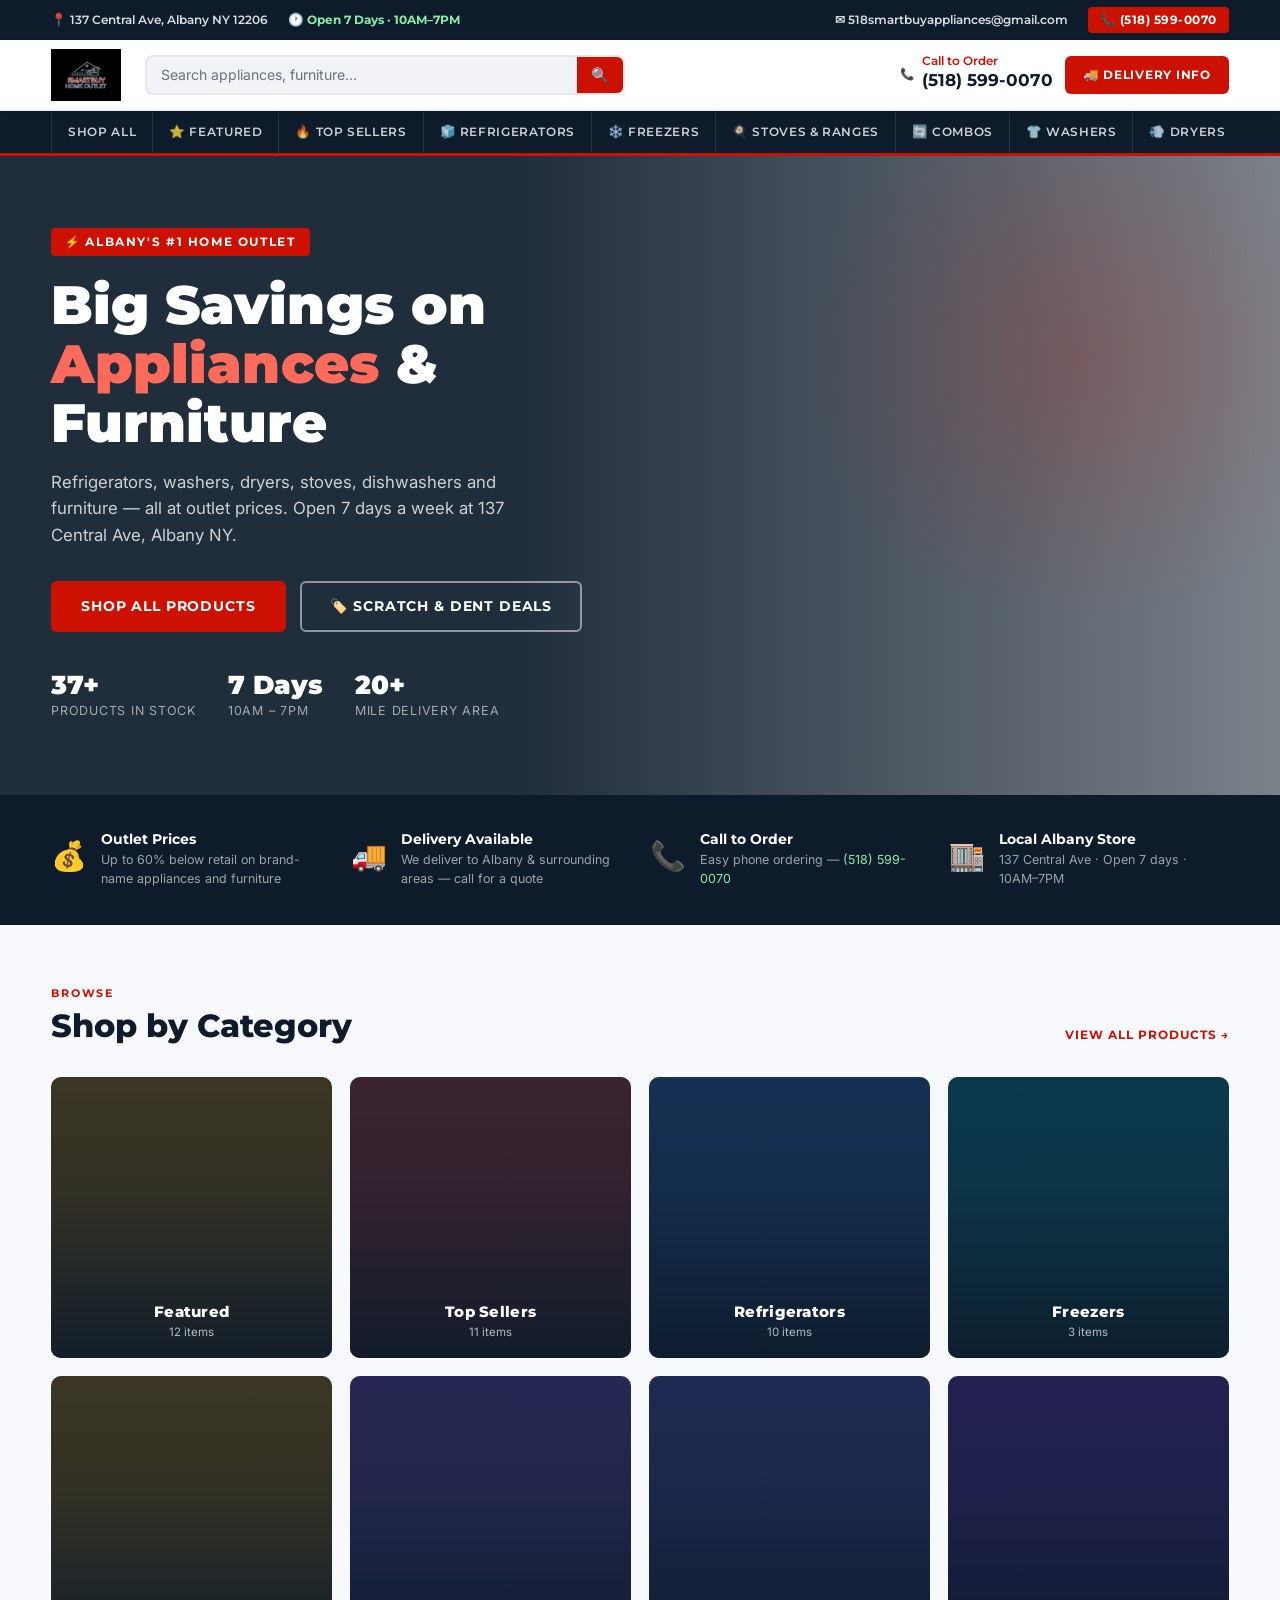
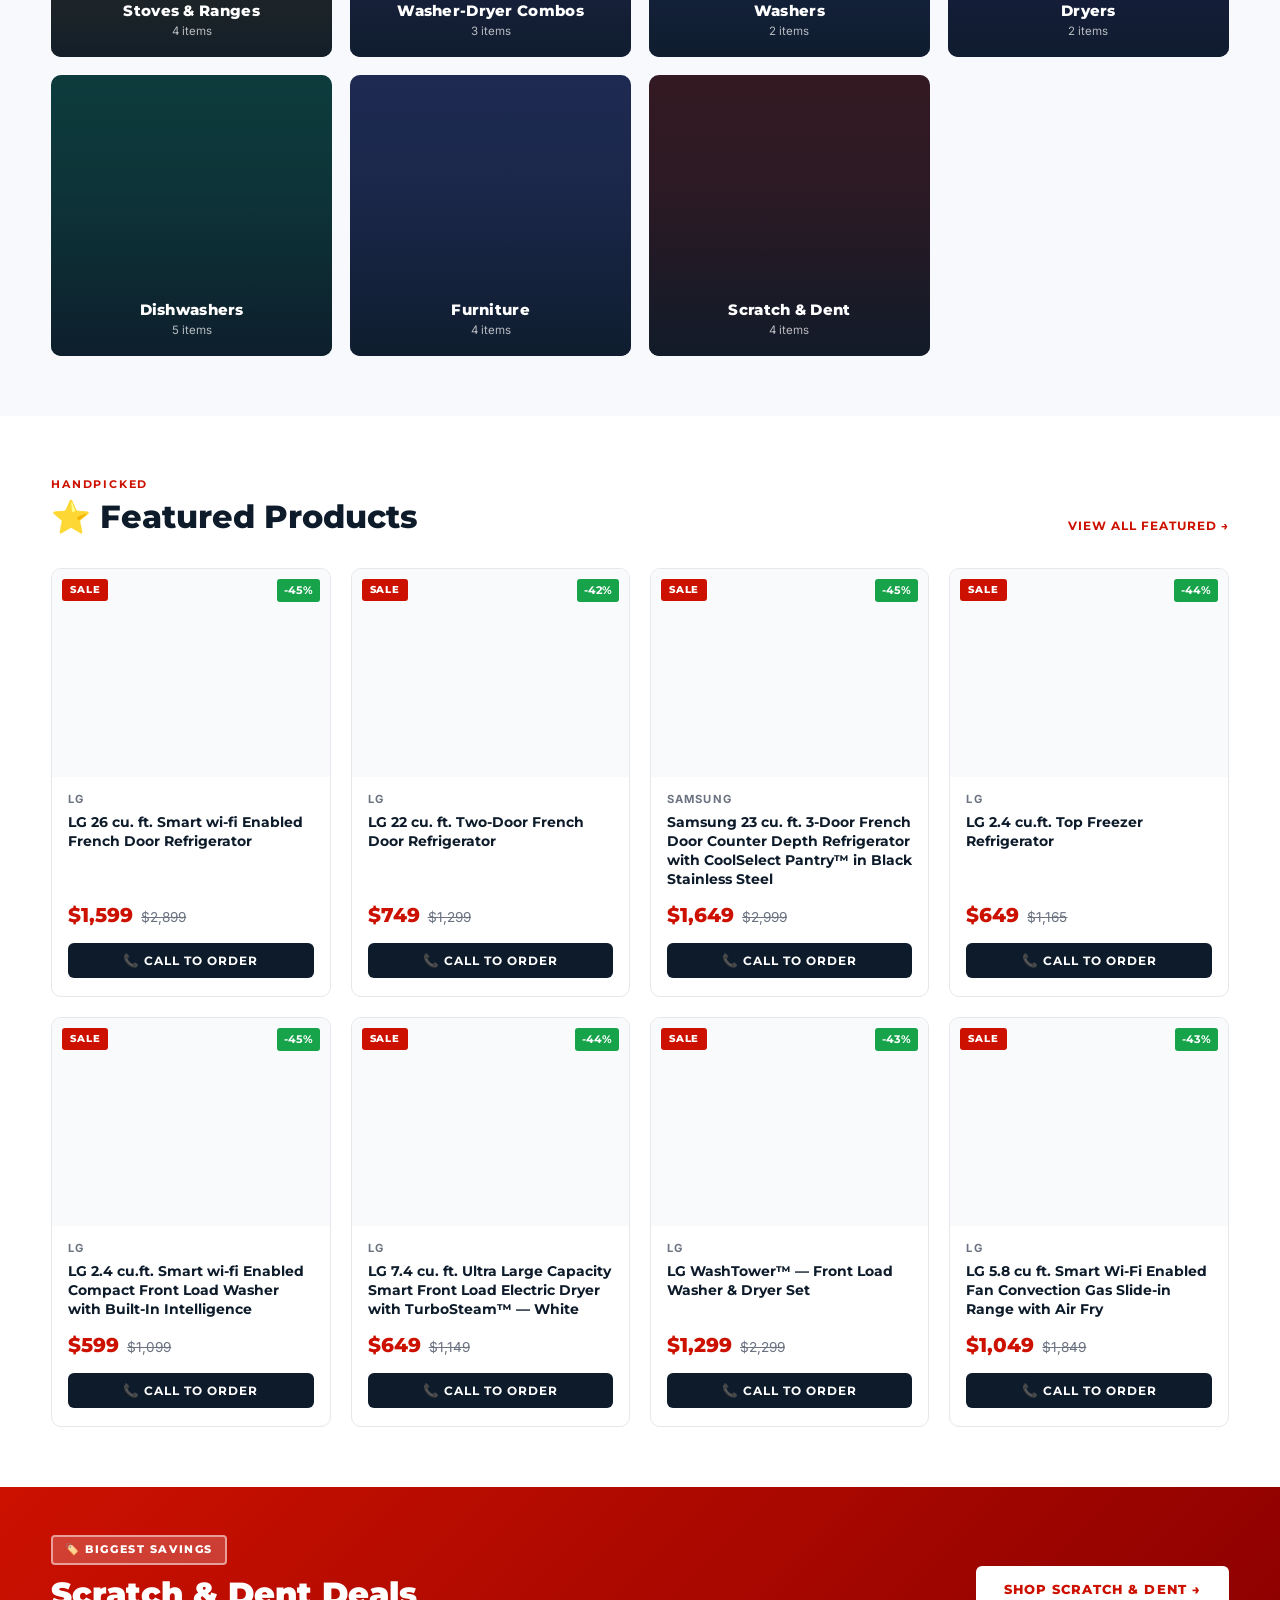
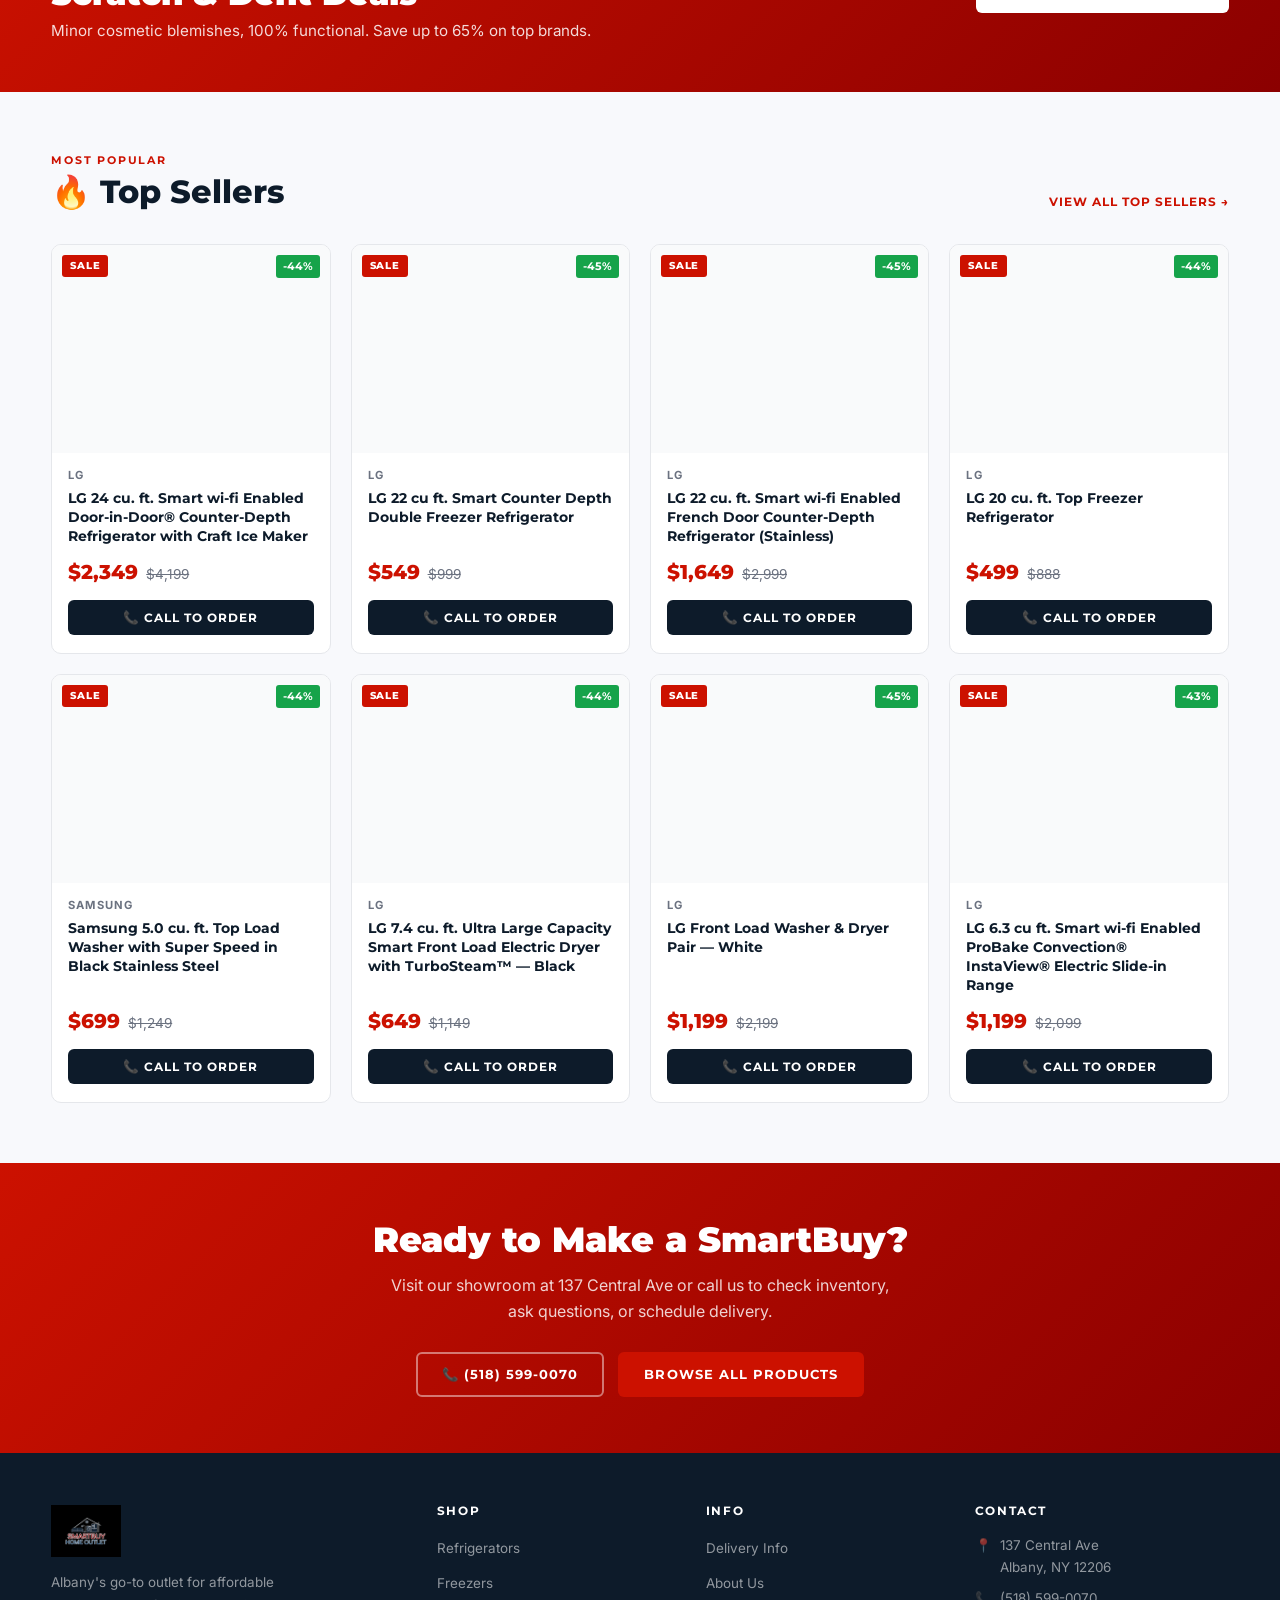
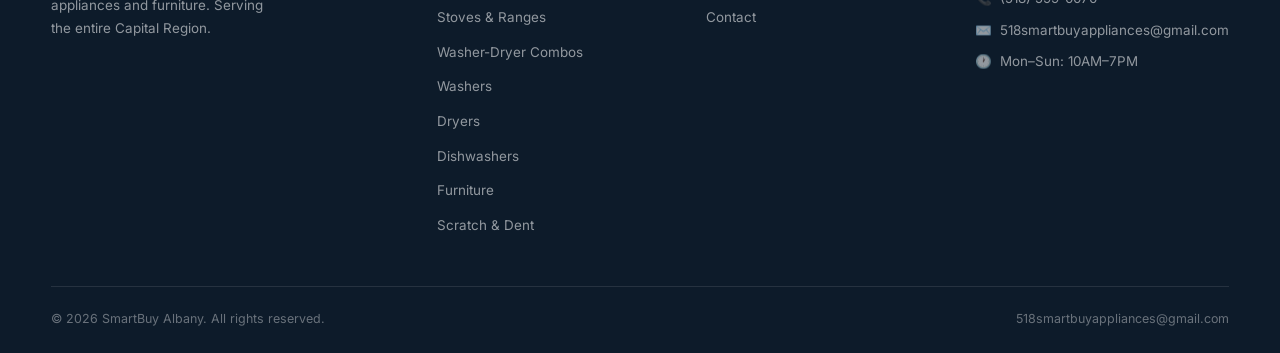
==== commit 10d30e43: "Rebrand to SmartBuy Albany, add product detail modal, polish site - Replace "SmartBuy Home Outlet" →" ====
--- a/index.html
+++ b/index.html
@@ -3,9 +3,10 @@
 <head>
   <meta charset="UTF-8" />
   <meta name="viewport" content="width=device-width, initial-scale=1.0" />
-  <title>SmartBuy Home Outlet | Appliances & Furniture — Albany, NY</title>
+  <title>SmartBuy Albany | Appliances & Furniture — Albany, NY</title>
   <meta name="description" content="Albany's best deals on appliances and furniture. Refrigerators, washers, dryers, stoves, dishwashers and more. Open 7 days 10AM-7PM at 137 Central Ave.">
   <link rel="stylesheet" href="styles.css" />
+  <script src="https://identity.netlify.com/v1/netlify-identity-widget.js"></script>
 </head>
 <body>
 
@@ -27,7 +28,7 @@
   <nav class="navbar" style="position:sticky;top:0;z-index:1000;">
     <div class="container">
       <a href="index.html" class="nav-logo">
-        <img src="logo.png" alt="SmartBuy Home Outlet" />
+        <img src="logo.png" alt="SmartBuy Albany" />
       </a>
       <div class="nav-search">
         <input type="text" placeholder="Search appliances, furniture..." />
@@ -99,7 +100,7 @@
         </div>
         <div class="hero-stats">
           <div class="hero-stat">
-            <strong>25+</strong>
+            <strong id="productCount">37+</strong>
             <span>Products In Stock</span>
           </div>
           <div class="hero-stat">
@@ -220,7 +221,7 @@
     <div class="container">
       <div class="footer-grid">
         <div class="footer-brand">
-          <img src="logo.png" alt="SmartBuy Home Outlet" />
+          <img src="logo.png" alt="SmartBuy Albany" />
           <p>Albany's go-to outlet for affordable appliances and furniture. Serving the entire Capital Region.</p>
         </div>
         <div class="footer-col">
@@ -254,7 +255,7 @@
         </div>
       </div>
       <div class="footer-bar">
-        <p>&copy; 2025 SmartBuy Home Outlet. All rights reserved.</p>
+        <p>&copy; 2026 SmartBuy Albany. All rights reserved.</p>
         <a href="mailto:518smartbuyappliances@gmail.com">518smartbuyappliances@gmail.com</a>
       </div>
     </div>
@@ -295,5 +296,16 @@
       document.getElementById('topSellersGrid').innerHTML = topSellers.map(productCardHTML).join('');
     });
   </script>
+  <script>
+    if (window.netlifyIdentity) {
+      window.netlifyIdentity.on("init", user => {
+        if (!user) {
+          window.netlifyIdentity.on("login", () => {
+            document.location.href = "/admin/";
+          });
+        }
+      });
+    }
+  </script>
 </body>
 </html>
--- a/styles.css
+++ b/styles.css
@@ -1,5 +1,5 @@
 /* ============================================================
-   SmartBuy Home Outlet — Full E-Commerce Stylesheet
+   SmartBuy Albany — Full E-Commerce Stylesheet
    ============================================================ */
 
 @import url('https://fonts.googleapis.com/css2?family=Montserrat:wght@400;600;700;800;900&family=Inter:wght@400;500;600&display=swap');
@@ -1151,6 +1151,214 @@
   .steps-grid { grid-template-columns: 1fr; }
 }
 
+/* ─────────────────────────────────────────────
+   PRODUCT DETAIL MODAL
+───────────────────────────────────────────── */
+.pm-overlay {
+  position: fixed;
+  inset: 0;
+  background: rgba(13, 27, 42, 0.72);
+  backdrop-filter: blur(4px);
+  -webkit-backdrop-filter: blur(4px);
+  display: none;
+  align-items: center;
+  justify-content: center;
+  z-index: 10000;
+  padding: 20px;
+  animation: pm-fade 0.18s ease;
+}
+.pm-overlay.open { display: flex; }
+@keyframes pm-fade { from { opacity: 0; } to { opacity: 1; } }
+@keyframes pm-rise { from { opacity: 0; transform: translateY(16px); } to { opacity: 1; transform: translateY(0); } }
+
+.pm-dialog {
+  background: #fff;
+  border-radius: var(--radius-lg);
+  width: 100%;
+  max-width: 960px;
+  max-height: 92vh;
+  overflow: auto;
+  position: relative;
+  box-shadow: 0 30px 80px rgba(0,0,0,0.35);
+  animation: pm-rise 0.22s ease;
+}
+.pm-close {
+  position: absolute;
+  top: 14px;
+  right: 14px;
+  width: 38px;
+  height: 38px;
+  border-radius: 50%;
+  border: none;
+  background: rgba(13,27,42,0.08);
+  color: var(--navy);
+  font-size: 1.6rem;
+  line-height: 1;
+  z-index: 5;
+  transition: background var(--transition), transform var(--transition);
+}
+.pm-close:hover { background: var(--red); color: #fff; transform: rotate(90deg); }
+
+.pm-body {
+  display: grid;
+  grid-template-columns: 1fr 1fr;
+  gap: 0;
+}
+.pm-media {
+  background: var(--gray-50);
+  position: relative;
+  aspect-ratio: 1 / 1;
+  display: flex;
+  align-items: center;
+  justify-content: center;
+  padding: 30px;
+  border-top-left-radius: var(--radius-lg);
+  border-bottom-left-radius: var(--radius-lg);
+}
+.pm-media img {
+  max-width: 100%;
+  max-height: 100%;
+  object-fit: contain;
+}
+.pm-badges {
+  position: absolute;
+  top: 18px;
+  left: 18px;
+  display: flex;
+  gap: 8px;
+  flex-wrap: wrap;
+}
+.pm-save-pill {
+  background: #16a34a;
+  color: #fff;
+  font-family: 'Montserrat', sans-serif;
+  font-size: 0.7rem;
+  font-weight: 800;
+  letter-spacing: 0.06em;
+  padding: 4px 10px;
+  border-radius: 4px;
+}
+
+.pm-info {
+  padding: 42px 40px 36px;
+  display: flex;
+  flex-direction: column;
+}
+.pm-brand {
+  font-size: 0.72rem;
+  font-weight: 700;
+  letter-spacing: 0.12em;
+  text-transform: uppercase;
+  color: var(--red);
+  margin-bottom: 10px;
+}
+.pm-name {
+  font-size: 1.5rem;
+  font-weight: 800;
+  color: var(--navy);
+  line-height: 1.25;
+  margin-bottom: 20px;
+}
+.pm-price-row {
+  display: flex;
+  align-items: baseline;
+  gap: 14px;
+  flex-wrap: wrap;
+  padding-bottom: 20px;
+  margin-bottom: 20px;
+  border-bottom: 1px solid var(--gray-200);
+}
+.pm-price {
+  font-family: 'Montserrat', sans-serif;
+  font-size: 2.2rem;
+  font-weight: 900;
+  color: var(--red);
+  line-height: 1;
+}
+.pm-was {
+  font-size: 1.05rem;
+  color: var(--gray-500);
+  text-decoration: line-through;
+}
+.pm-saved {
+  background: #dcfce7;
+  color: #15803d;
+  font-size: 0.78rem;
+  font-weight: 700;
+  padding: 4px 10px;
+  border-radius: 4px;
+  margin-left: auto;
+}
+.pm-desc {
+  color: var(--gray-700);
+  font-size: 0.96rem;
+  line-height: 1.7;
+  margin-bottom: 24px;
+}
+.pm-cta {
+  display: flex;
+  flex-direction: column;
+  gap: 10px;
+  margin-bottom: 22px;
+}
+.pm-btn-primary {
+  display: inline-flex;
+  align-items: center;
+  justify-content: center;
+  gap: 8px;
+  background: var(--red);
+  color: #fff;
+  font-family: 'Montserrat', sans-serif;
+  font-weight: 800;
+  font-size: 0.92rem;
+  letter-spacing: 0.04em;
+  padding: 15px 20px;
+  border-radius: var(--radius-sm);
+  border: none;
+  text-decoration: none;
+  transition: background var(--transition), transform var(--transition);
+}
+.pm-btn-primary:hover { background: var(--red-dark); transform: translateY(-2px); }
+.pm-btn-secondary {
+  display: inline-flex;
+  align-items: center;
+  justify-content: center;
+  gap: 8px;
+  background: var(--white);
+  color: var(--navy);
+  font-family: 'Montserrat', sans-serif;
+  font-weight: 700;
+  font-size: 0.85rem;
+  letter-spacing: 0.04em;
+  padding: 12px 18px;
+  border-radius: var(--radius-sm);
+  border: 2px solid var(--gray-200);
+  text-decoration: none;
+  transition: border-color var(--transition), color var(--transition);
+}
+.pm-btn-secondary:hover { border-color: var(--navy); color: var(--navy); }
+.pm-fineprint {
+  display: flex;
+  flex-direction: column;
+  gap: 7px;
+  padding-top: 18px;
+  border-top: 1px solid var(--gray-200);
+  font-size: 0.82rem;
+  color: var(--gray-700);
+}
+
+@media (max-width: 760px) {
+  .pm-body { grid-template-columns: 1fr; }
+  .pm-media {
+    aspect-ratio: 4 / 3;
+    border-radius: var(--radius-lg) var(--radius-lg) 0 0;
+  }
+  .pm-info { padding: 28px 24px; }
+  .pm-name { font-size: 1.2rem; }
+  .pm-price { font-size: 1.7rem; }
+  .pm-saved { margin-left: 0; }
+}
+
 /* Mobile nav drawer */
 .mobile-nav {
   display: none;
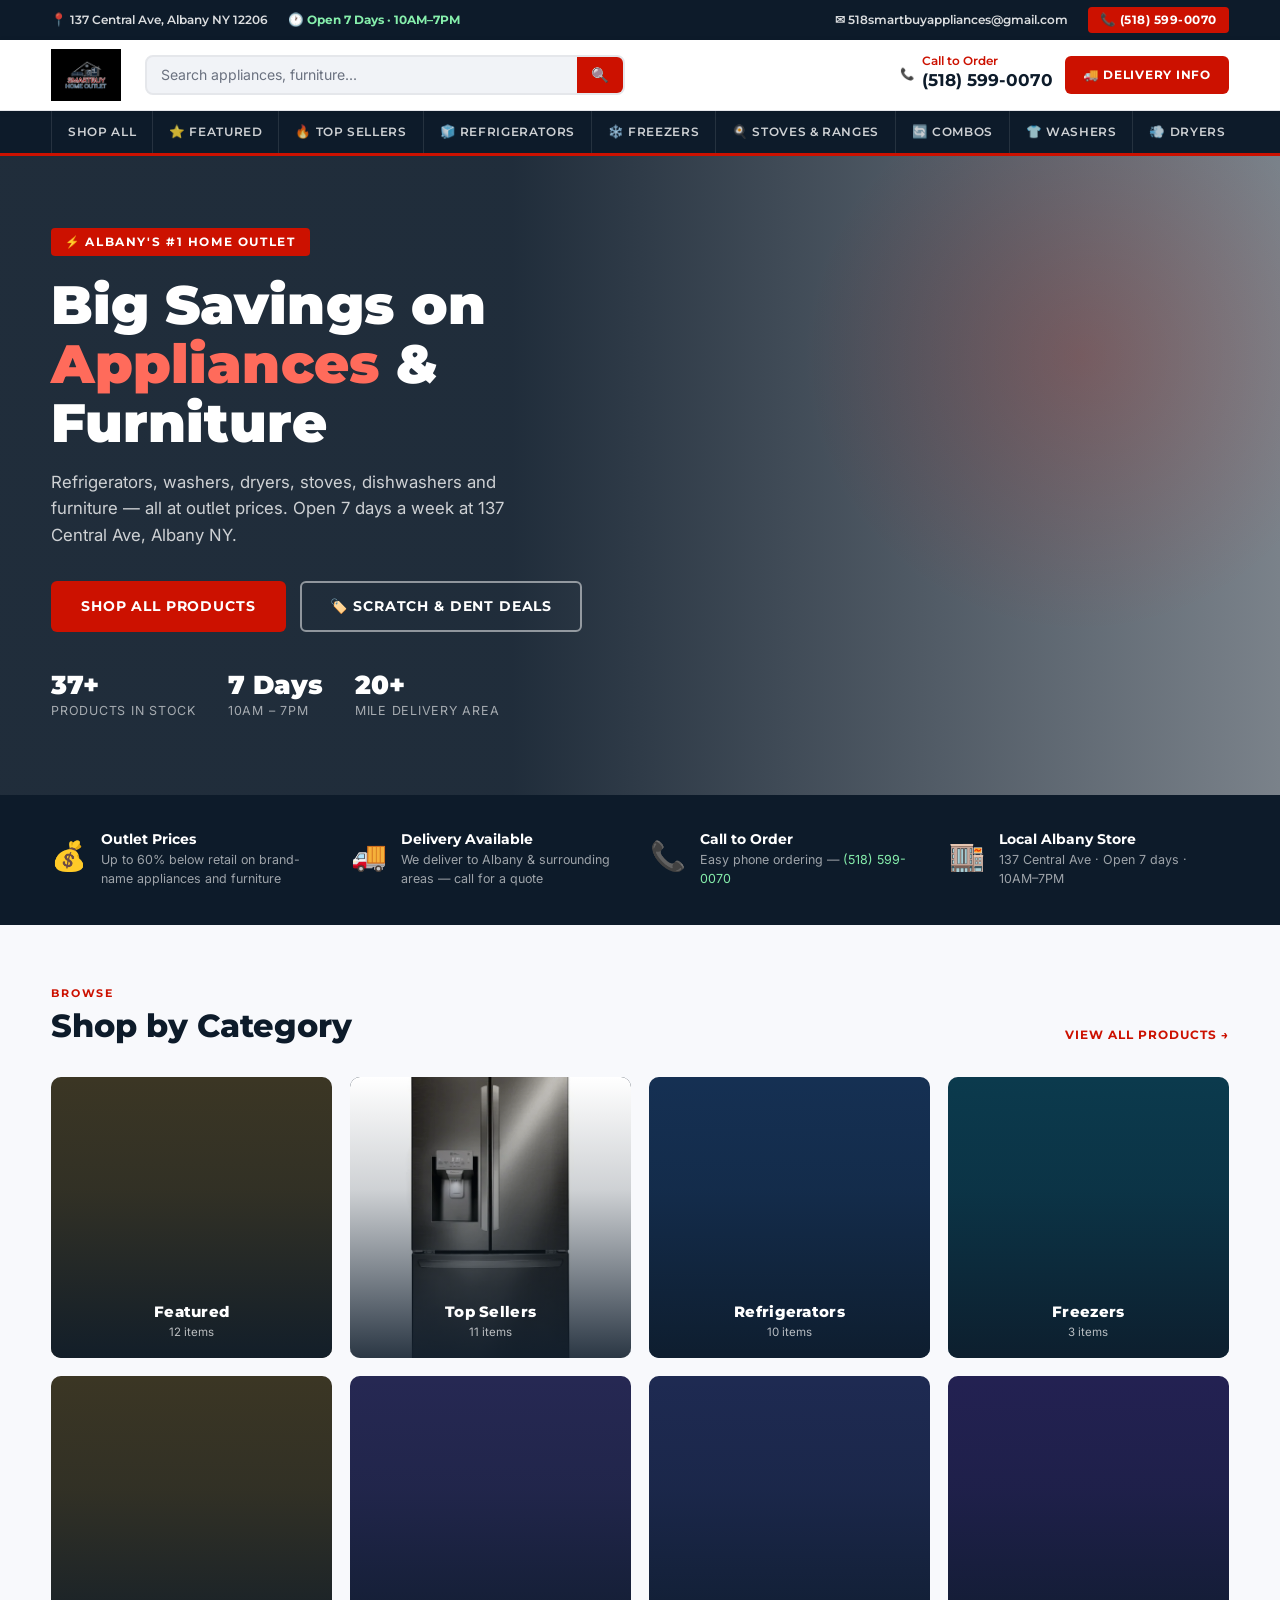
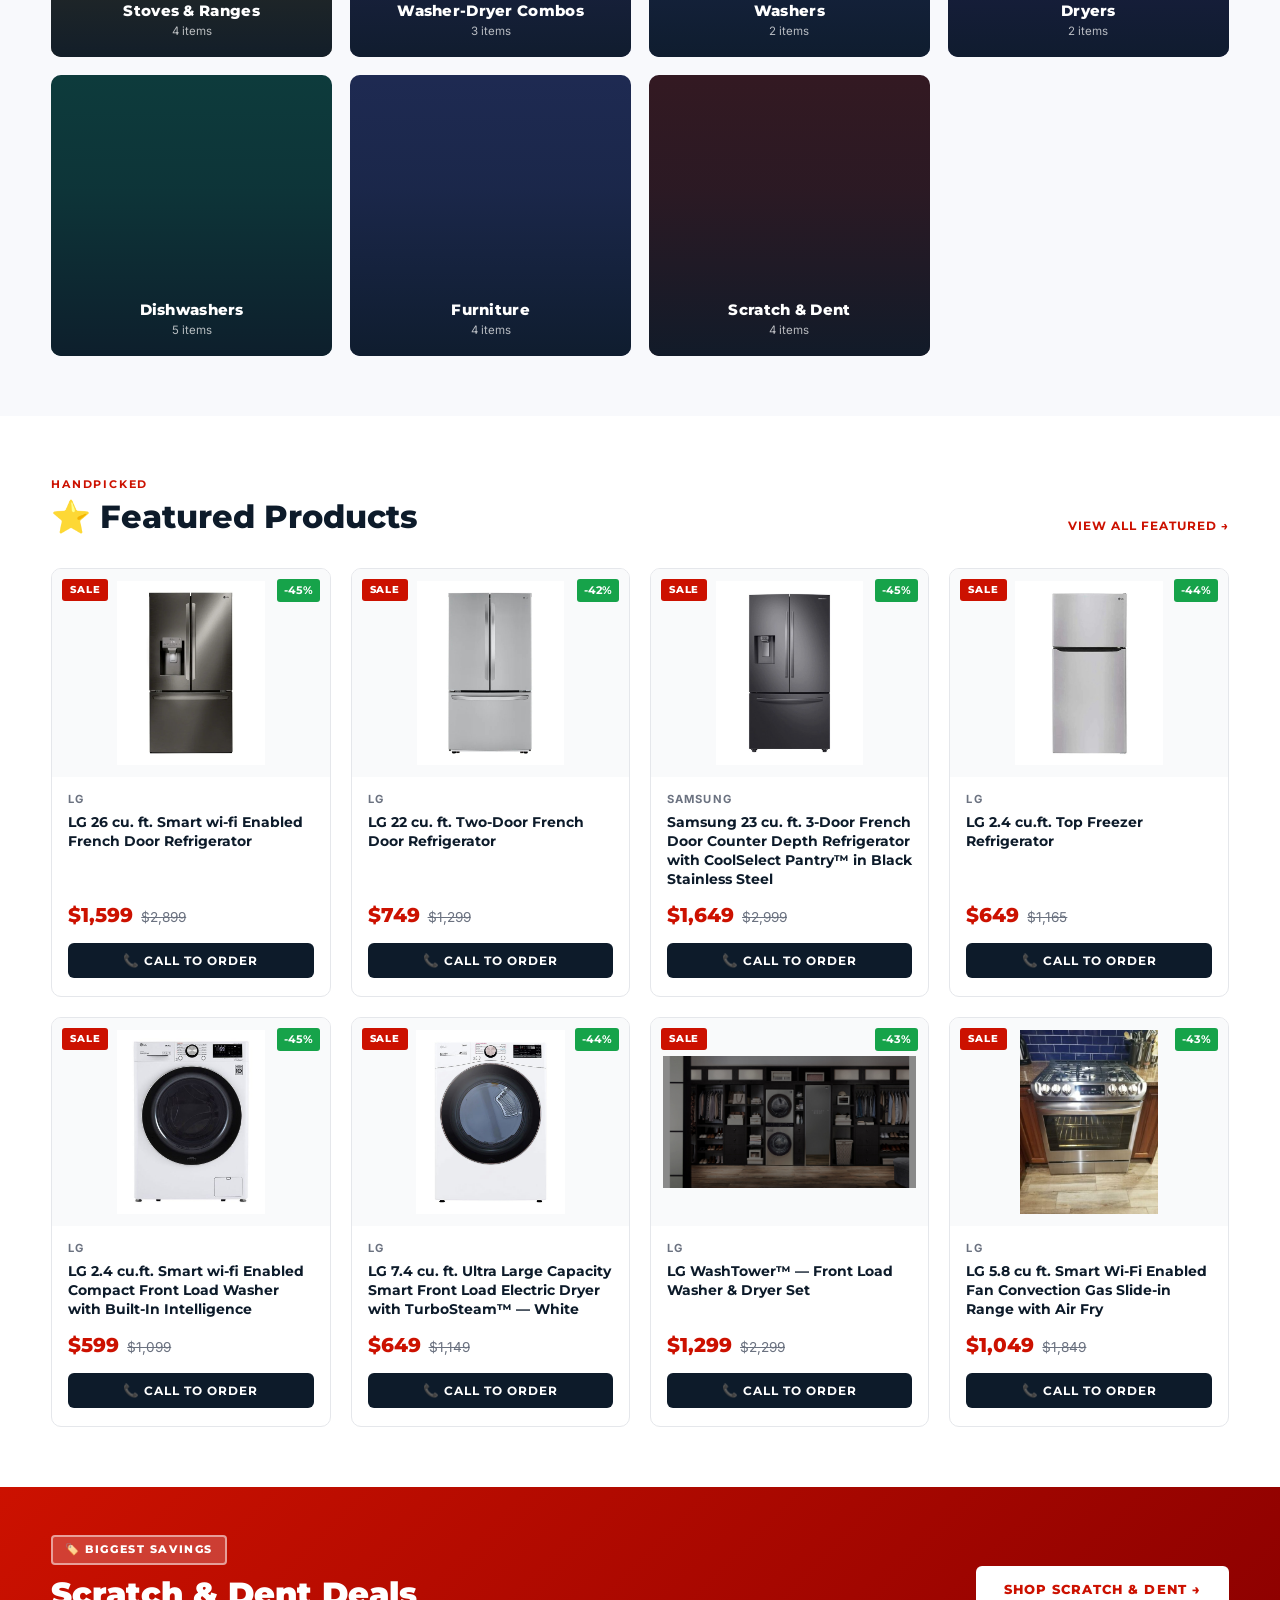
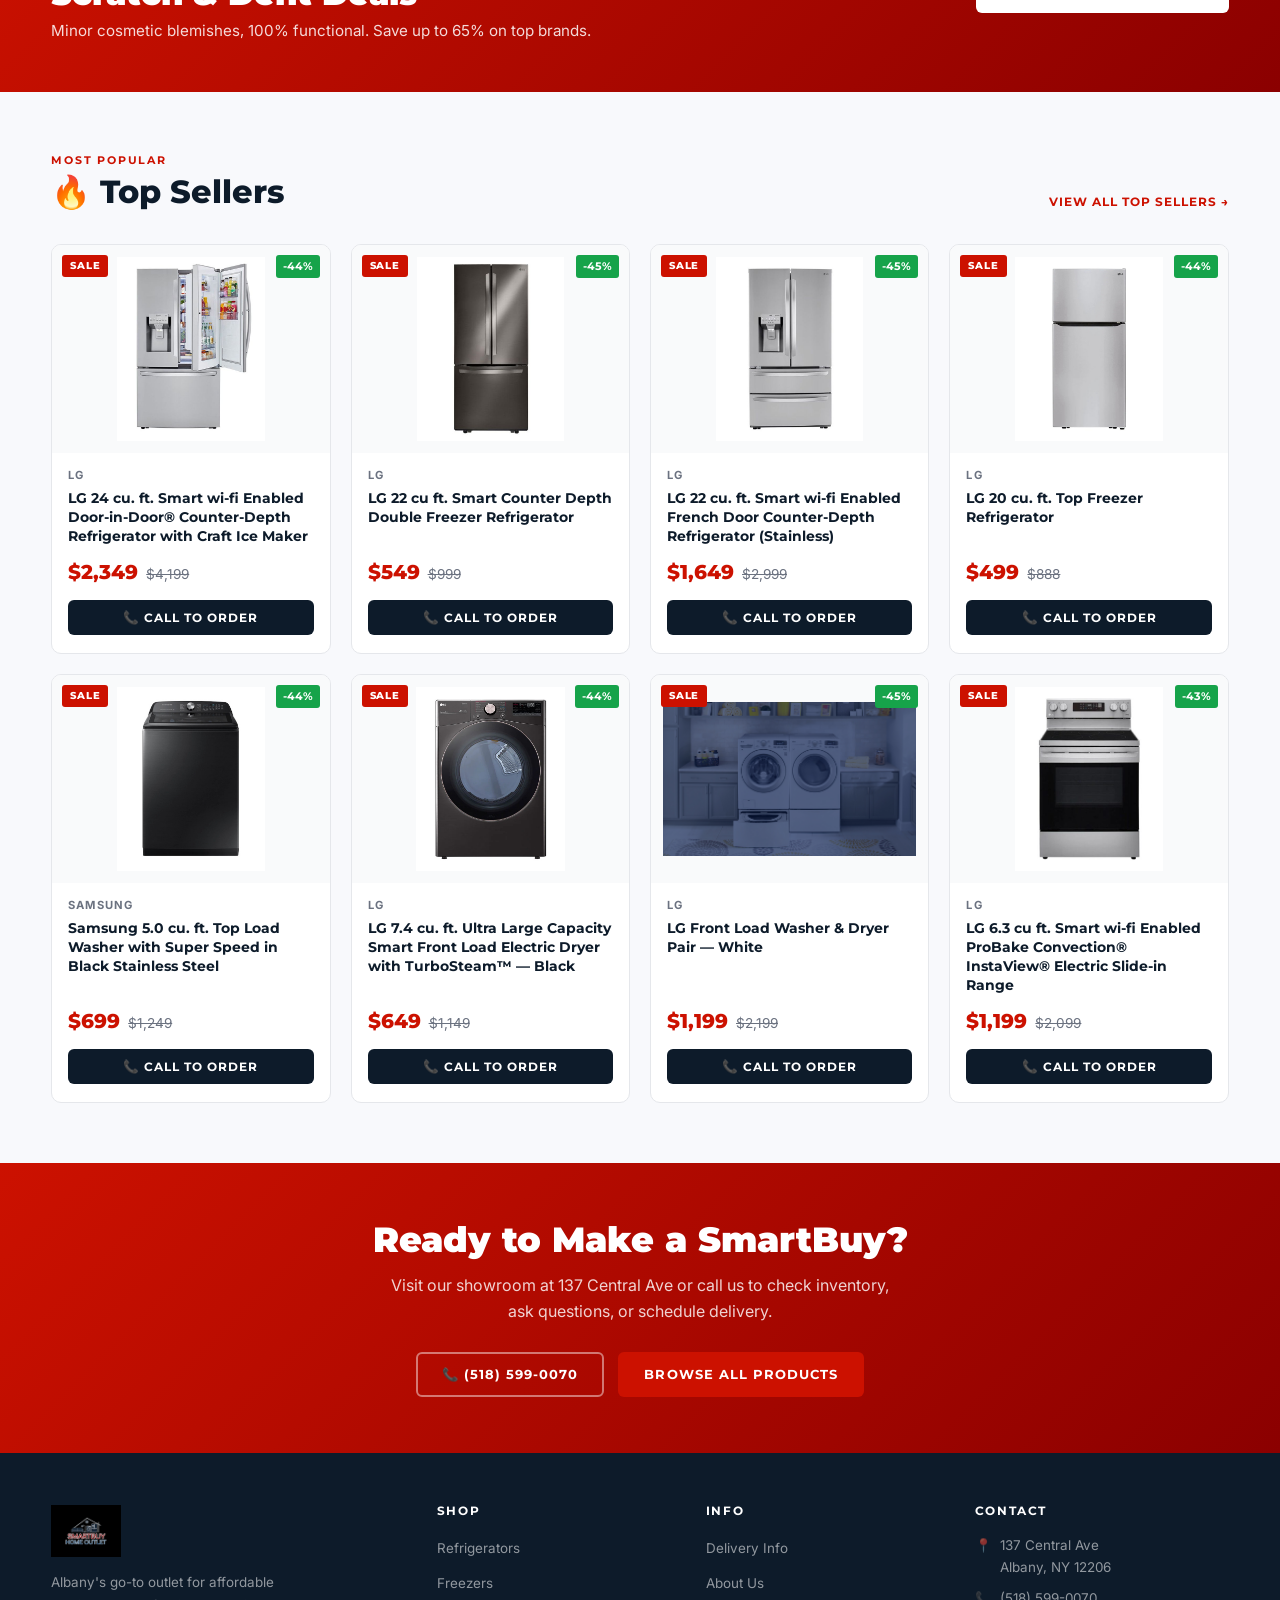
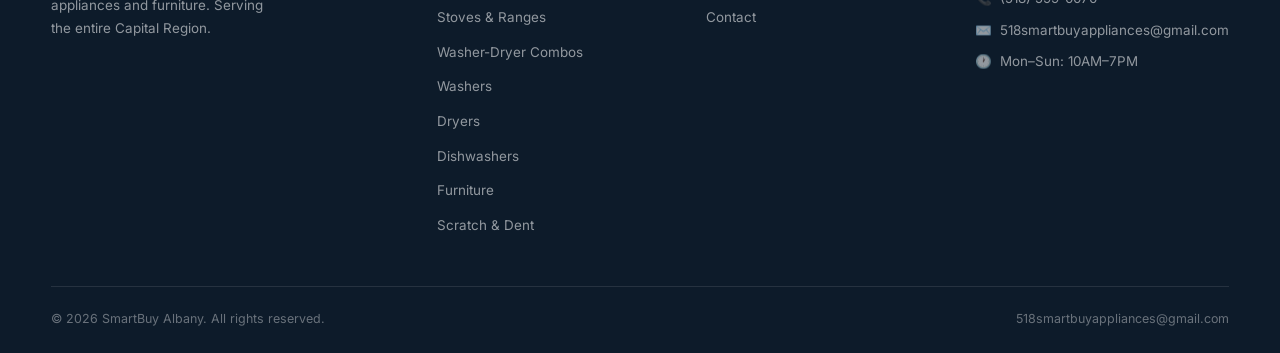
==== commit 388e7612: "feat: self-host product images, add GA4 scaffold - Download 29 product images from appliances4lessbr" ====
--- a/index.html
+++ b/index.html
@@ -7,6 +7,7 @@
   <meta name="description" content="Albany's best deals on appliances and furniture. Refrigerators, washers, dryers, stoves, dishwashers and more. Open 7 days 10AM-7PM at 137 Central Ave.">
   <link rel="stylesheet" href="styles.css" />
   <script src="https://identity.netlify.com/v1/netlify-identity-widget.js"></script>
+  <script src="analytics.js" defer></script>
 </head>
 <body>
 
--- a/styles.css
+++ b/styles.css
@@ -1348,15 +1348,45 @@
 }
 
 @media (max-width: 760px) {
+  .pm-overlay { padding: 0; align-items: stretch; }
+  .pm-dialog {
+    max-width: 100%;
+    max-height: 100vh;
+    max-height: 100dvh;
+    height: 100vh;
+    height: 100dvh;
+    border-radius: 0;
+    -webkit-overflow-scrolling: touch;
+  }
   .pm-body { grid-template-columns: 1fr; }
   .pm-media {
-    aspect-ratio: 4 / 3;
-    border-radius: var(--radius-lg) var(--radius-lg) 0 0;
+    aspect-ratio: auto;
+    height: 44vh;
+    min-height: 220px;
+    padding: 20px;
+    border-radius: 0;
   }
-  .pm-info { padding: 28px 24px; }
-  .pm-name { font-size: 1.2rem; }
-  .pm-price { font-size: 1.7rem; }
-  .pm-saved { margin-left: 0; }
+  .pm-badges { top: 12px; left: 12px; }
+  .pm-close {
+    top: 10px;
+    right: 10px;
+    width: 34px;
+    height: 34px;
+    background: rgba(255,255,255,0.92);
+    box-shadow: 0 2px 6px rgba(0,0,0,0.15);
+  }
+  .pm-info { padding: 22px 18px 28px; }
+  .pm-brand { font-size: 0.68rem; }
+  .pm-name { font-size: 1.15rem; margin-bottom: 14px; }
+  .pm-price-row { gap: 10px; padding-bottom: 14px; margin-bottom: 14px; }
+  .pm-price { font-size: 1.6rem; }
+  .pm-was { font-size: 0.95rem; }
+  .pm-saved { margin-left: 0; font-size: 0.72rem; }
+  .pm-desc { font-size: 0.9rem; margin-bottom: 18px; }
+  .pm-cta { gap: 8px; margin-bottom: 16px; }
+  .pm-btn-primary { padding: 13px 16px; font-size: 0.88rem; }
+  .pm-btn-secondary { padding: 11px 14px; font-size: 0.82rem; }
+  .pm-fineprint { font-size: 0.78rem; padding-top: 14px; }
 }
 
 /* Mobile nav drawer */
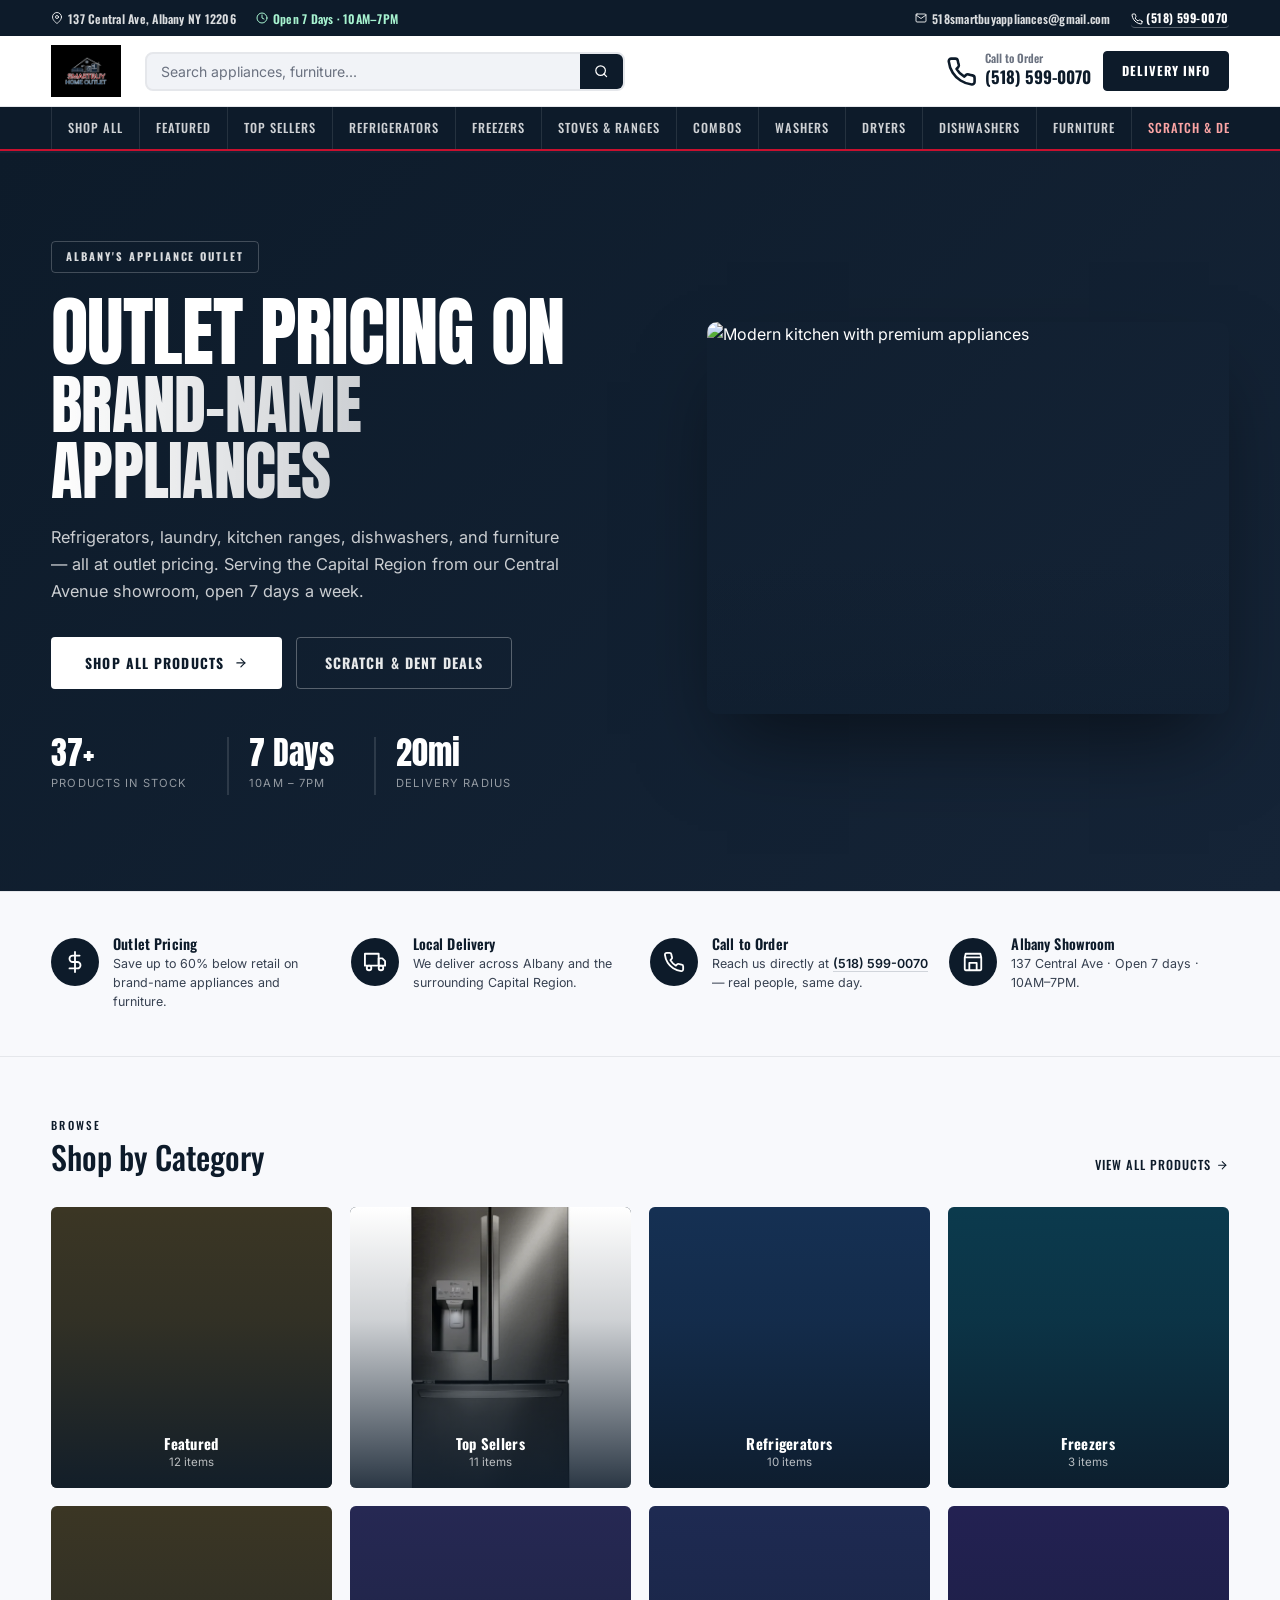
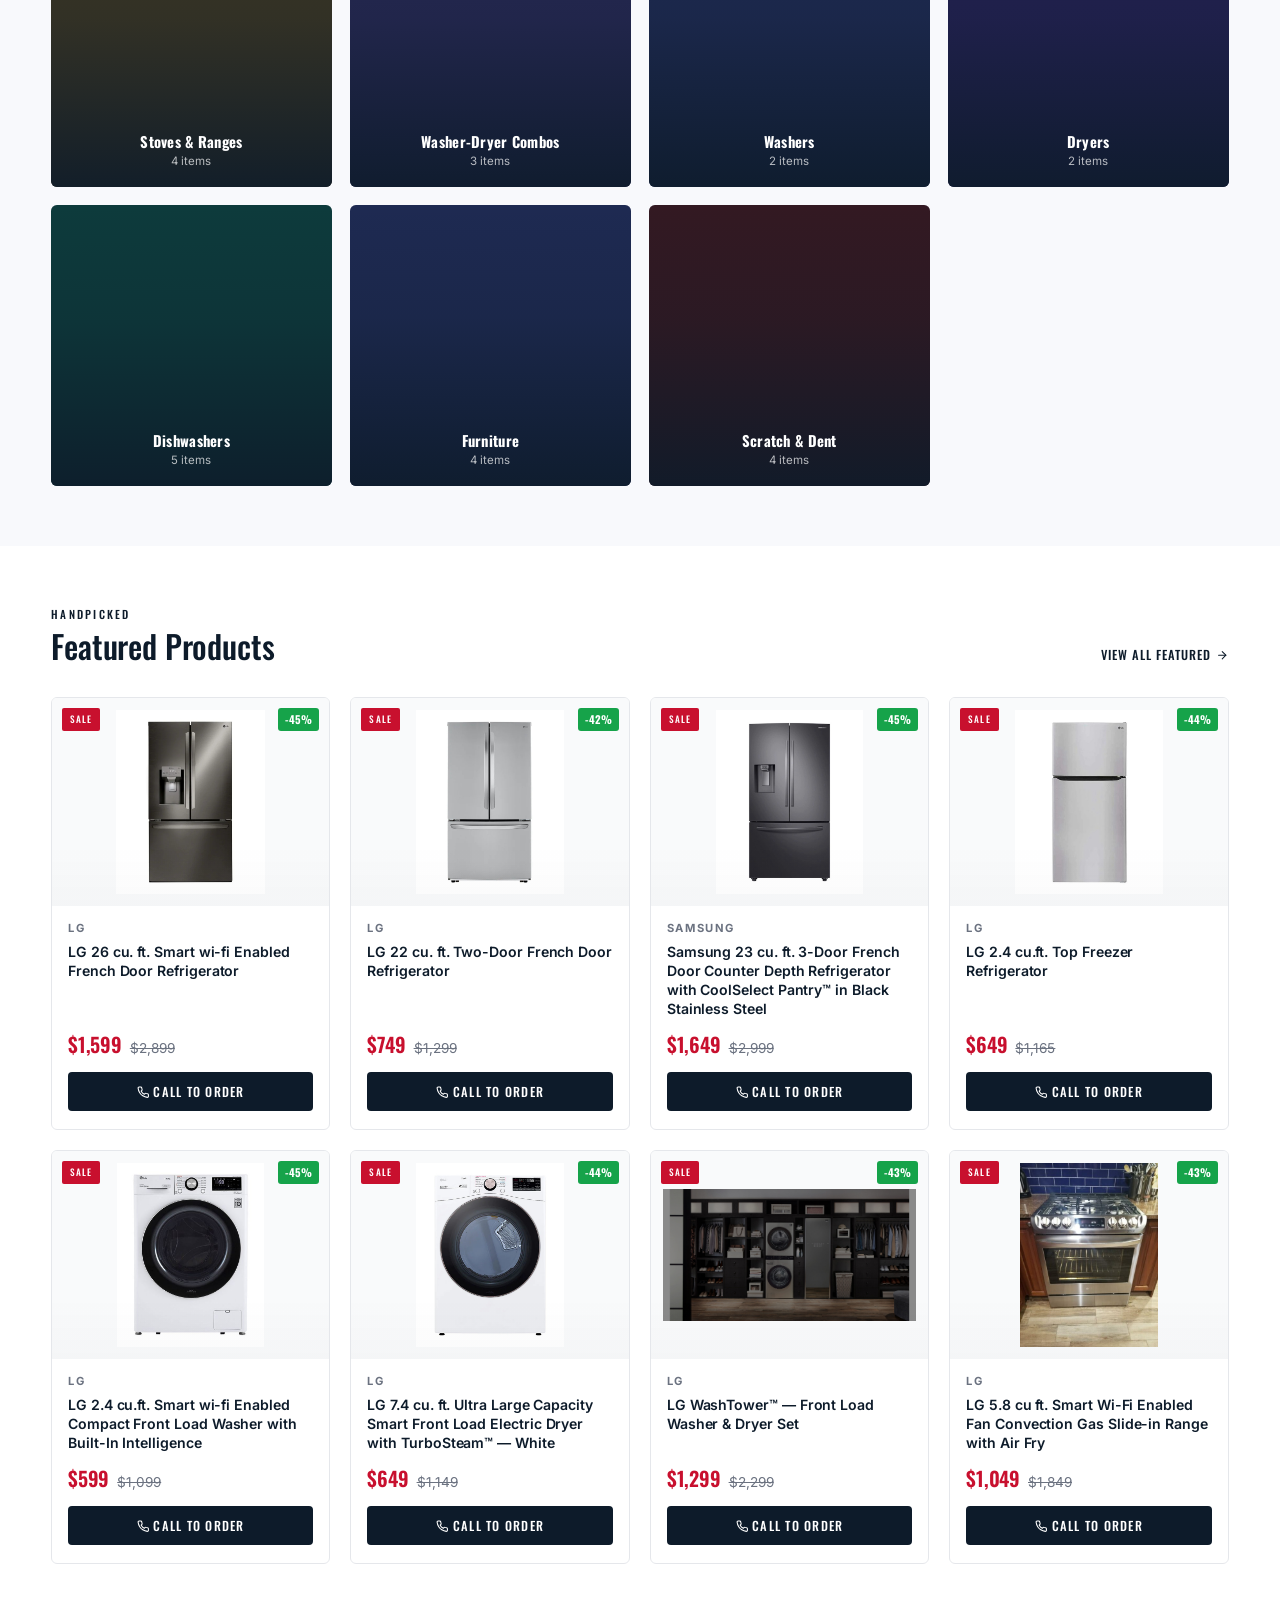
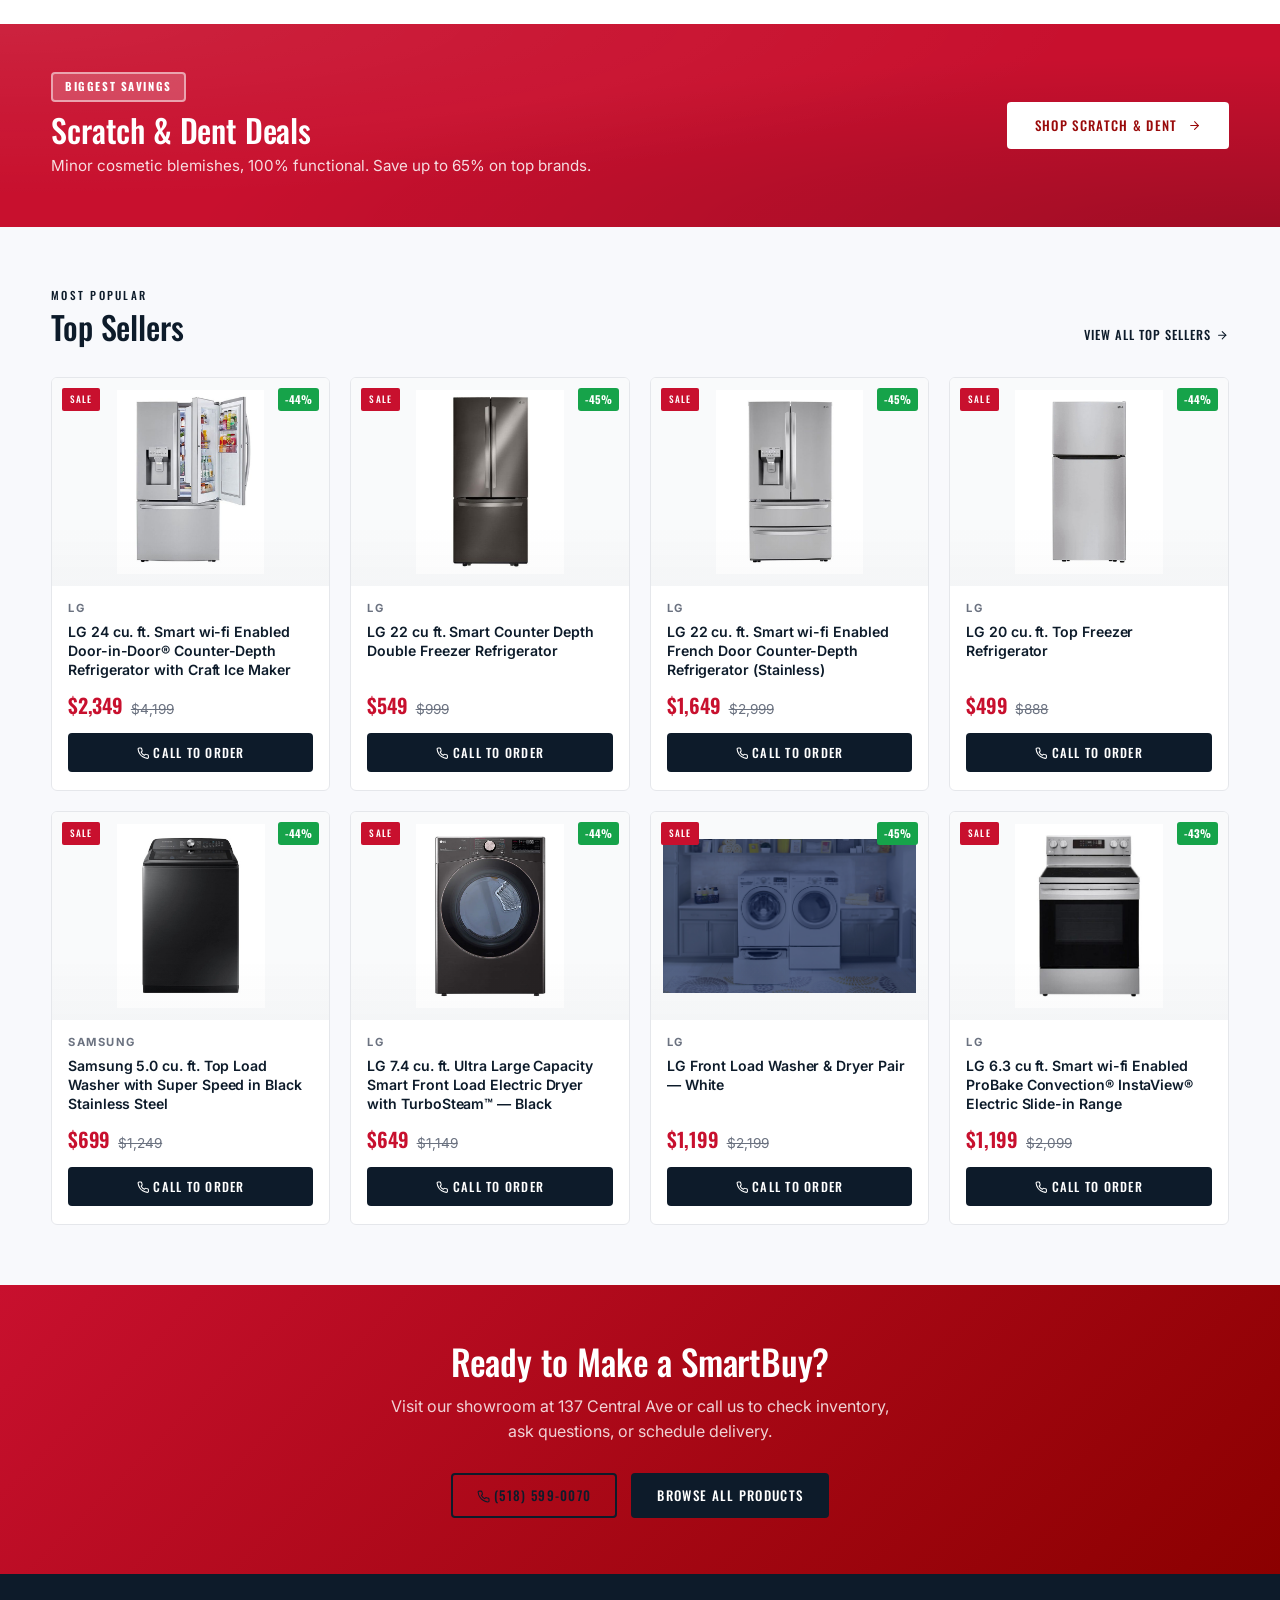
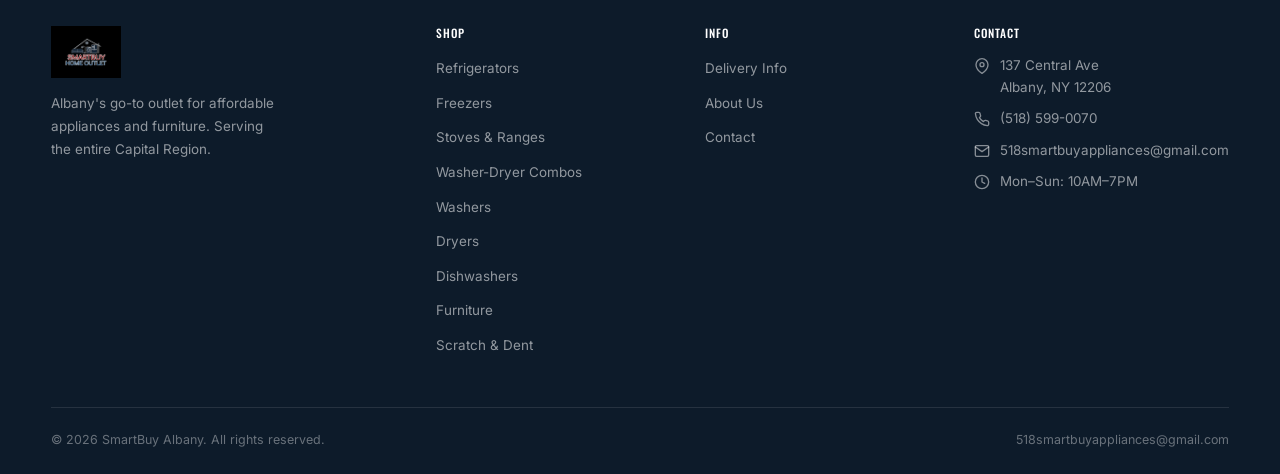
==== commit 23af3bc4: "feat: full site redesign — navy-primary palette, new typography, SVG icon sprite, motion layer - Pal" ====
--- a/index.html
+++ b/index.html
@@ -4,67 +4,86 @@
   <meta charset="UTF-8" />
   <meta name="viewport" content="width=device-width, initial-scale=1.0" />
   <title>SmartBuy Albany | Appliances & Furniture — Albany, NY</title>
-  <meta name="description" content="Albany's best deals on appliances and furniture. Refrigerators, washers, dryers, stoves, dishwashers and more. Open 7 days 10AM-7PM at 137 Central Ave.">
+  <meta name="description" content="Albany's appliance & furniture outlet. Refrigerators, laundry, kitchen, and furniture at outlet pricing. Open 7 days at 137 Central Ave.">
   <link rel="stylesheet" href="styles.css" />
   <script src="https://identity.netlify.com/v1/netlify-identity-widget.js"></script>
   <script src="analytics.js" defer></script>
 </head>
 <body>
 
+  <!-- Icon sprite (loaded once, referenced site-wide) -->
+  <div aria-hidden="true" style="position:absolute;width:0;height:0;overflow:hidden">
+    <svg xmlns="http://www.w3.org/2000/svg"><defs>
+      <symbol id="i-phone" viewBox="0 0 24 24" fill="none" stroke="currentColor" stroke-width="2" stroke-linecap="round" stroke-linejoin="round"><path d="M22 16.92v3a2 2 0 0 1-2.18 2 19.79 19.79 0 0 1-8.63-3.07 19.5 19.5 0 0 1-6-6 19.79 19.79 0 0 1-3.07-8.67A2 2 0 0 1 4.11 2h3a2 2 0 0 1 2 1.72 12.84 12.84 0 0 0 .7 2.81 2 2 0 0 1-.45 2.11L8.09 9.91a16 16 0 0 0 6 6l1.27-1.27a2 2 0 0 1 2.11-.45 12.84 12.84 0 0 0 2.81.7A2 2 0 0 1 22 16.92z"/></symbol>
+      <symbol id="i-mail" viewBox="0 0 24 24" fill="none" stroke="currentColor" stroke-width="2" stroke-linecap="round" stroke-linejoin="round"><path d="M4 4h16c1.1 0 2 .9 2 2v12c0 1.1-.9 2-2 2H4c-1.1 0-2-.9-2-2V6c0-1.1.9-2 2-2z"/><polyline points="22,6 12,13 2,6"/></symbol>
+      <symbol id="i-pin" viewBox="0 0 24 24" fill="none" stroke="currentColor" stroke-width="2" stroke-linecap="round" stroke-linejoin="round"><path d="M21 10c0 7-9 13-9 13s-9-6-9-13a9 9 0 0 1 18 0z"/><circle cx="12" cy="10" r="3"/></symbol>
+      <symbol id="i-clock" viewBox="0 0 24 24" fill="none" stroke="currentColor" stroke-width="2" stroke-linecap="round" stroke-linejoin="round"><circle cx="12" cy="12" r="10"/><polyline points="12 6 12 12 16 14"/></symbol>
+      <symbol id="i-truck" viewBox="0 0 24 24" fill="none" stroke="currentColor" stroke-width="2" stroke-linecap="round" stroke-linejoin="round"><rect x="1" y="3" width="15" height="13"/><polygon points="16 8 20 8 23 11 23 16 16 16 16 8"/><circle cx="5.5" cy="18.5" r="2.5"/><circle cx="18.5" cy="18.5" r="2.5"/></symbol>
+      <symbol id="i-shield" viewBox="0 0 24 24" fill="none" stroke="currentColor" stroke-width="2" stroke-linecap="round" stroke-linejoin="round"><path d="M12 22s8-4 8-10V5l-8-3-8 3v7c0 6 8 10 8 10z"/></symbol>
+      <symbol id="i-star" viewBox="0 0 24 24" fill="none" stroke="currentColor" stroke-width="2" stroke-linecap="round" stroke-linejoin="round"><polygon points="12 2 15.09 8.26 22 9.27 17 14.14 18.18 21.02 12 17.77 5.82 21.02 7 14.14 2 9.27 8.91 8.26 12 2"/></symbol>
+      <symbol id="i-tag" viewBox="0 0 24 24" fill="none" stroke="currentColor" stroke-width="2" stroke-linecap="round" stroke-linejoin="round"><path d="M20.59 13.41l-7.17 7.17a2 2 0 0 1-2.83 0L2 12V2h10l8.59 8.59a2 2 0 0 1 0 2.82z"/><line x1="7" y1="7" x2="7.01" y2="7"/></symbol>
+      <symbol id="i-search" viewBox="0 0 24 24" fill="none" stroke="currentColor" stroke-width="2" stroke-linecap="round" stroke-linejoin="round"><circle cx="11" cy="11" r="8"/><line x1="21" y1="21" x2="16.65" y2="16.65"/></symbol>
+      <symbol id="i-store" viewBox="0 0 24 24" fill="none" stroke="currentColor" stroke-width="2" stroke-linecap="round" stroke-linejoin="round"><path d="M3 7l1-4h16l1 4M3 7v13a1 1 0 0 0 1 1h16a1 1 0 0 0 1-1V7M3 7h18M8 21v-8h8v8"/></symbol>
+      <symbol id="i-dollar" viewBox="0 0 24 24" fill="none" stroke="currentColor" stroke-width="2" stroke-linecap="round" stroke-linejoin="round"><line x1="12" y1="1" x2="12" y2="23"/><path d="M17 5H9.5a3.5 3.5 0 0 0 0 7h5a3.5 3.5 0 0 1 0 7H6"/></symbol>
+      <symbol id="i-arrow-right" viewBox="0 0 24 24" fill="none" stroke="currentColor" stroke-width="2" stroke-linecap="round" stroke-linejoin="round"><line x1="5" y1="12" x2="19" y2="12"/><polyline points="12 5 19 12 12 19"/></symbol>
+      <symbol id="i-menu" viewBox="0 0 24 24" fill="none" stroke="currentColor" stroke-width="2" stroke-linecap="round" stroke-linejoin="round"><line x1="3" y1="12" x2="21" y2="12"/><line x1="3" y1="6" x2="21" y2="6"/><line x1="3" y1="18" x2="21" y2="18"/></symbol>
+      <symbol id="i-info" viewBox="0 0 24 24" fill="none" stroke="currentColor" stroke-width="2" stroke-linecap="round" stroke-linejoin="round"><circle cx="12" cy="12" r="10"/><line x1="12" y1="16" x2="12" y2="12"/><line x1="12" y1="8" x2="12.01" y2="8"/></symbol>
+    </defs></svg>
+  </div>
+
   <!-- ── Top Info Bar ── -->
   <div class="topbar">
     <div class="container">
       <div class="topbar-left">
-        <span class="topbar-item">📍 137 Central Ave, Albany NY 12206</span>
-        <span class="topbar-item topbar-hours">🕐 Open 7 Days · 10AM–7PM</span>
+        <span class="topbar-item"><svg class="icon"><use href="#i-pin"/></svg> 137 Central Ave, Albany NY 12206</span>
+        <span class="topbar-item topbar-hours"><svg class="icon"><use href="#i-clock"/></svg> Open 7 Days · 10AM–7PM</span>
       </div>
       <div class="topbar-right">
-        <a href="mailto:518smartbuyappliances@gmail.com" class="topbar-item">✉ 518smartbuyappliances@gmail.com</a>
-        <a href="tel:5185990070" class="topbar-phone">📞 (518) 599-0070</a>
+        <a href="mailto:518smartbuyappliances@gmail.com" class="topbar-item"><svg class="icon"><use href="#i-mail"/></svg> 518smartbuyappliances@gmail.com</a>
+        <a href="tel:5185990070" class="topbar-phone"><svg class="icon"><use href="#i-phone"/></svg> (518) 599-0070</a>
       </div>
     </div>
   </div>
 
   <!-- ── Main Navbar ── -->
-  <nav class="navbar" style="position:sticky;top:0;z-index:1000;">
+  <nav class="navbar" id="mainNav">
     <div class="container">
       <a href="index.html" class="nav-logo">
         <img src="logo.png" alt="SmartBuy Albany" />
       </a>
       <div class="nav-search">
         <input type="text" placeholder="Search appliances, furniture..." />
-        <button aria-label="Search">🔍</button>
+        <button aria-label="Search"><svg class="icon"><use href="#i-search"/></svg></button>
       </div>
       <div class="nav-right">
         <div class="nav-phone">
-          <span class="nav-phone-icon">📞</span>
+          <svg class="icon icon-lg nav-phone-icon" aria-hidden="true"><use href="#i-phone"/></svg>
           <div>
             <span>Call to Order</span>
             <strong>(518) 599-0070</strong>
           </div>
         </div>
-        <a href="delivery.html" class="nav-cta-btn">🚚 Delivery Info</a>
-      </div>
-      <div class="nav-toggle" onclick="toggleMobileNav()">
+        <a href="delivery.html" class="nav-cta-btn">Delivery Info</a>
+      </div>
+      <div class="nav-toggle" onclick="toggleMobileNav()" aria-label="Menu">
         <span></span><span></span><span></span>
       </div>
     </div>
-    <!-- Mobile nav -->
     <div class="mobile-nav" id="mobileNav">
-      <a href="index.html">🏠 Home</a>
-      <a href="shop.html">🛒 Shop All</a>
-      <a href="shop.html?cat=refrigerators">🧊 Refrigerators</a>
-      <a href="shop.html?cat=freezers">❄️ Freezers</a>
-      <a href="shop.html?cat=stoves">🍳 Stoves &amp; Ranges</a>
-      <a href="shop.html?cat=washers-dryers-combos">🔄 Washer-Dryer Combos</a>
-      <a href="shop.html?cat=washers">👕 Washers</a>
-      <a href="shop.html?cat=dryers">💨 Dryers</a>
-      <a href="shop.html?cat=dishwashers">🍽️ Dishwashers</a>
-      <a href="shop.html?cat=furniture">🛋️ Furniture</a>
-      <a href="shop.html?cat=scratch-dent" class="red-link">🏷️ Scratch &amp; Dent</a>
-      <a href="delivery.html">🚚 Delivery</a>
-      <a href="about.html">ℹ️ About</a>
-      <a href="contact.html">📞 Contact</a>
+      <a href="index.html">Home</a>
+      <a href="shop.html">Shop All</a>
+      <a href="shop.html?cat=refrigerators">Refrigerators</a>
+      <a href="shop.html?cat=freezers">Freezers</a>
+      <a href="shop.html?cat=stoves">Stoves &amp; Ranges</a>
+      <a href="shop.html?cat=washers-dryers-combos">Washer-Dryer Combos</a>
+      <a href="shop.html?cat=washers">Washers</a>
+      <a href="shop.html?cat=dryers">Dryers</a>
+      <a href="shop.html?cat=dishwashers">Dishwashers</a>
+      <a href="shop.html?cat=furniture">Furniture</a>
+      <a href="shop.html?cat=scratch-dent" class="red-link">Scratch &amp; Dent</a>
+      <a href="delivery.html">Delivery</a>
+      <a href="about.html">About</a>
+      <a href="contact.html">Contact</a>
     </div>
   </nav>
 
@@ -72,32 +91,31 @@
   <div class="cat-nav">
     <div class="container">
       <a href="shop.html">Shop All</a>
-      <a href="shop.html?cat=featured">⭐ Featured</a>
-      <a href="shop.html?cat=top-sellers">🔥 Top Sellers</a>
-      <a href="shop.html?cat=refrigerators">🧊 Refrigerators</a>
-      <a href="shop.html?cat=freezers">❄️ Freezers</a>
-      <a href="shop.html?cat=stoves">🍳 Stoves &amp; Ranges</a>
-      <a href="shop.html?cat=washers-dryers-combos">🔄 Combos</a>
-      <a href="shop.html?cat=washers">👕 Washers</a>
-      <a href="shop.html?cat=dryers">💨 Dryers</a>
-      <a href="shop.html?cat=dishwashers">🍽️ Dishwashers</a>
-      <a href="shop.html?cat=furniture">🛋️ Furniture</a>
-      <a href="shop.html?cat=scratch-dent" class="sd-link">🏷️ Scratch &amp; Dent</a>
-      <a href="delivery.html">🚚 Delivery</a>
+      <a href="shop.html?cat=featured">Featured</a>
+      <a href="shop.html?cat=top-sellers">Top Sellers</a>
+      <a href="shop.html?cat=refrigerators">Refrigerators</a>
+      <a href="shop.html?cat=freezers">Freezers</a>
+      <a href="shop.html?cat=stoves">Stoves &amp; Ranges</a>
+      <a href="shop.html?cat=washers-dryers-combos">Combos</a>
+      <a href="shop.html?cat=washers">Washers</a>
+      <a href="shop.html?cat=dryers">Dryers</a>
+      <a href="shop.html?cat=dishwashers">Dishwashers</a>
+      <a href="shop.html?cat=furniture">Furniture</a>
+      <a href="shop.html?cat=scratch-dent" class="sd-link">Scratch &amp; Dent</a>
+      <a href="delivery.html">Delivery</a>
     </div>
   </div>
 
   <!-- ── Hero ── -->
-  <section class="hero" style="background-image:url('https://appliances4lessbristol.com/wp-content/uploads/2022/05/image3.jpg');background-size:cover;background-position:center right;">
-    <div style="position:absolute;inset:0;background:linear-gradient(90deg,rgba(13,27,42,0.92) 40%,rgba(13,27,42,0.55) 100%);"></div>
-    <div class="container" style="position:relative;">
+  <section class="hero">
+    <div class="container">
       <div class="hero-content">
-        <div class="hero-badge">⚡ Albany's #1 Home Outlet</div>
-        <h1>Big Savings on<br><em>Appliances</em> &amp; Furniture</h1>
-        <p>Refrigerators, washers, dryers, stoves, dishwashers and furniture — all at outlet prices. Open 7 days a week at 137 Central Ave, Albany NY.</p>
+        <div class="hero-badge">Albany's Appliance Outlet</div>
+        <h1>Outlet Pricing On<em>Brand-Name Appliances</em></h1>
+        <p>Refrigerators, laundry, kitchen ranges, dishwashers, and furniture — all at outlet pricing. Serving the Capital Region from our Central Avenue showroom, open 7 days a week.</p>
         <div class="hero-btns">
-          <a href="shop.html" class="btn-hero-primary">Shop All Products</a>
-          <a href="shop.html?cat=scratch-dent" class="btn-hero-secondary">🏷️ Scratch &amp; Dent Deals</a>
+          <a href="shop.html" class="btn-hero-primary">Shop All Products <svg class="icon"><use href="#i-arrow-right"/></svg></a>
+          <a href="shop.html?cat=scratch-dent" class="btn-hero-secondary">Scratch &amp; Dent Deals</a>
         </div>
         <div class="hero-stats">
           <div class="hero-stat">
@@ -109,10 +127,13 @@
             <span>10AM – 7PM</span>
           </div>
           <div class="hero-stat">
-            <strong>20+</strong>
-            <span>Mile Delivery Area</span>
+            <strong>20mi</strong>
+            <span>Delivery Radius</span>
           </div>
         </div>
+      </div>
+      <div class="hero-media">
+        <img src="https://images.unsplash.com/photo-1556909114-f6e7ad7d3136?auto=format&fit=crop&w=1400&q=80" alt="Modern kitchen with premium appliances" />
       </div>
     </div>
   </section>
@@ -121,31 +142,31 @@
   <div class="why-strip">
     <div class="container">
       <div class="why-item">
-        <div class="why-item-icon">💰</div>
+        <div class="why-item-icon"><svg class="icon"><use href="#i-dollar"/></svg></div>
         <div>
-          <h4>Outlet Prices</h4>
-          <p>Up to 60% below retail on brand-name appliances and furniture</p>
+          <h4>Outlet Pricing</h4>
+          <p>Save up to 60% below retail on brand-name appliances and furniture.</p>
         </div>
       </div>
       <div class="why-item">
-        <div class="why-item-icon">🚚</div>
+        <div class="why-item-icon"><svg class="icon"><use href="#i-truck"/></svg></div>
         <div>
-          <h4>Delivery Available</h4>
-          <p>We deliver to Albany &amp; surrounding areas — call for a quote</p>
+          <h4>Local Delivery</h4>
+          <p>We deliver across Albany and the surrounding Capital Region.</p>
         </div>
       </div>
       <div class="why-item">
-        <div class="why-item-icon">📞</div>
+        <div class="why-item-icon"><svg class="icon"><use href="#i-phone"/></svg></div>
         <div>
           <h4>Call to Order</h4>
-          <p>Easy phone ordering — <a href="tel:5185990070" style="color:#86efac">(518) 599-0070</a></p>
+          <p>Reach us directly at <a href="tel:5185990070">(518) 599-0070</a> — real people, same day.</p>
         </div>
       </div>
       <div class="why-item">
-        <div class="why-item-icon">🏬</div>
+        <div class="why-item-icon"><svg class="icon"><use href="#i-store"/></svg></div>
         <div>
-          <h4>Local Albany Store</h4>
-          <p>137 Central Ave · Open 7 days · 10AM–7PM</p>
+          <h4>Albany Showroom</h4>
+          <p>137 Central Ave · Open 7 days · 10AM–7PM.</p>
         </div>
       </div>
     </div>
@@ -159,9 +180,9 @@
           <div class="eyebrow">Browse</div>
           <h2>Shop by Category</h2>
         </div>
-        <a href="shop.html" class="view-all">View All Products →</a>
-      </div>
-      <div class="cat-grid" id="catGrid"></div>
+        <a href="shop.html" class="view-all">View All Products <svg class="icon"><use href="#i-arrow-right"/></svg></a>
+      </div>
+      <div class="cat-grid reveal" id="catGrid"></div>
     </div>
   </section>
 
@@ -171,11 +192,11 @@
       <div class="section-head">
         <div class="section-head-left">
           <div class="eyebrow">Handpicked</div>
-          <h2>⭐ Featured Products</h2>
-        </div>
-        <a href="shop.html?cat=featured" class="view-all">View All Featured →</a>
-      </div>
-      <div class="product-grid" id="featuredGrid"></div>
+          <h2>Featured Products</h2>
+        </div>
+        <a href="shop.html?cat=featured" class="view-all">View All Featured <svg class="icon"><use href="#i-arrow-right"/></svg></a>
+      </div>
+      <div class="product-grid reveal" id="featuredGrid"></div>
     </div>
   </section>
 
@@ -183,11 +204,11 @@
   <div class="promo-banner">
     <div class="container">
       <div>
-        <div class="promo-badge">🏷️ Biggest Savings</div>
+        <div class="promo-badge">Biggest Savings</div>
         <h2>Scratch &amp; Dent Deals</h2>
         <p>Minor cosmetic blemishes, 100% functional. Save up to 65% on top brands.</p>
       </div>
-      <a href="shop.html?cat=scratch-dent" class="promo-btn">Shop Scratch &amp; Dent →</a>
+      <a href="shop.html?cat=scratch-dent" class="promo-btn">Shop Scratch &amp; Dent <svg class="icon"><use href="#i-arrow-right"/></svg></a>
     </div>
   </div>
 
@@ -197,11 +218,11 @@
       <div class="section-head">
         <div class="section-head-left">
           <div class="eyebrow">Most Popular</div>
-          <h2>🔥 Top Sellers</h2>
-        </div>
-        <a href="shop.html?cat=top-sellers" class="view-all">View All Top Sellers →</a>
-      </div>
-      <div class="product-grid" id="topSellersGrid"></div>
+          <h2>Top Sellers</h2>
+        </div>
+        <a href="shop.html?cat=top-sellers" class="view-all">View All Top Sellers <svg class="icon"><use href="#i-arrow-right"/></svg></a>
+      </div>
+      <div class="product-grid reveal" id="topSellersGrid"></div>
     </div>
   </section>
 
@@ -211,7 +232,7 @@
       <h2>Ready to Make a SmartBuy?</h2>
       <p>Visit our showroom at 137 Central Ave or call us to check inventory, ask questions, or schedule delivery.</p>
       <div class="cta-btns">
-        <a href="tel:5185990070" class="btn-outline-dark">📞 (518) 599-0070</a>
+        <a href="tel:5185990070" class="btn-outline-dark"><svg class="icon"><use href="#i-phone"/></svg> (518) 599-0070</a>
         <a href="shop.html" class="btn-primary">Browse All Products</a>
       </div>
     </div>
@@ -249,10 +270,10 @@
         </div>
         <div class="footer-col">
           <h4>Contact</h4>
-          <div class="footer-detail">📍 <span>137 Central Ave<br>Albany, NY 12206</span></div>
-          <div class="footer-detail">📞 <a href="tel:5185990070">(518) 599-0070</a></div>
-          <div class="footer-detail">✉️ <a href="mailto:518smartbuyappliances@gmail.com">518smartbuyappliances@gmail.com</a></div>
-          <div class="footer-detail">🕐 <span>Mon–Sun: 10AM–7PM</span></div>
+          <div class="footer-detail"><svg class="icon"><use href="#i-pin"/></svg><span>137 Central Ave<br>Albany, NY 12206</span></div>
+          <div class="footer-detail"><svg class="icon"><use href="#i-phone"/></svg><a href="tel:5185990070">(518) 599-0070</a></div>
+          <div class="footer-detail"><svg class="icon"><use href="#i-mail"/></svg><a href="mailto:518smartbuyappliances@gmail.com">518smartbuyappliances@gmail.com</a></div>
+          <div class="footer-detail"><svg class="icon"><use href="#i-clock"/></svg><span>Mon–Sun: 10AM–7PM</span></div>
         </div>
       </div>
       <div class="footer-bar">
@@ -263,14 +284,24 @@
   </footer>
 
   <script src="products.js"></script>
+  <script src="motion.js" defer></script>
   <script>
-    // Mobile nav
     function toggleMobileNav() {
       document.getElementById('mobileNav').classList.toggle('open');
     }
 
+    // Render skeletons immediately for instant perceived load
+    function skeletonGrid(n) {
+      let html = '';
+      for (let i = 0; i < n; i++) {
+        html += `<div class="skeleton-card"><div class="skeleton-img"></div><div class="skeleton-body"><div class="skeleton-line short"></div><div class="skeleton-line"></div><div class="skeleton-line med"></div></div></div>`;
+      }
+      return html;
+    }
+    document.getElementById('featuredGrid').innerHTML = skeletonGrid(8);
+    document.getElementById('topSellersGrid').innerHTML = skeletonGrid(8);
+
     loadCatalog().then(() => {
-      // Render category grid (photo-based, skip hidden)
       const catGridEl = document.getElementById('catGrid');
       CATEGORIES.filter(c => !c.hidden).forEach(cat => {
         const count = getProductsByCategory(cat.slug).length;
@@ -288,13 +319,11 @@
           </a>`;
       });
 
-      // Render featured products (up to 8)
-      const featured = getProductsByCategory('featured').slice(0, 8);
-      document.getElementById('featuredGrid').innerHTML = featured.map(productCardHTML).join('');
-
-      // Render top sellers (up to 8)
-      const topSellers = getProductsByCategory('top-sellers').slice(0, 8);
-      document.getElementById('topSellersGrid').innerHTML = topSellers.map(productCardHTML).join('');
+      document.getElementById('featuredGrid').innerHTML = getProductsByCategory('featured').slice(0, 8).map(productCardHTML).join('');
+      document.getElementById('topSellersGrid').innerHTML = getProductsByCategory('top-sellers').slice(0, 8).map(productCardHTML).join('');
+
+      // Re-observe newly rendered reveal elements
+      if (window.reobserveReveals) window.reobserveReveals();
     });
   </script>
   <script>
--- a/styles.css
+++ b/styles.css
@@ -2,16 +2,18 @@
    SmartBuy Albany — Full E-Commerce Stylesheet
    ============================================================ */
 
-@import url('https://fonts.googleapis.com/css2?family=Montserrat:wght@400;600;700;800;900&family=Inter:wght@400;500;600&display=swap');
+@import url('https://fonts.googleapis.com/css2?family=Anton&family=Inter:wght@400;500;600;700&family=Oswald:wght@400;500;600;700&display=swap');
 
 :root {
-  --red:        #CC1100;
-  --red-dark:   #a50e00;
-  --red-light:  #ff2a14;
-  --blue:       #1040AA;
-  --blue-dark:  #0c2f7e;
+  /* Sale-only red (restrained) */
+  --red:        #C8102E;
+  --red-dark:   #a50e25;
+  --red-deep:   #990A0A;
+  /* Navy is the primary brand color now */
   --navy:       #0D1B2A;
   --navy-mid:   #152437;
+  --navy-soft:  #1e2d3d;
+  --accent-blue:#0332A9;
   --white:      #ffffff;
   --off-white:  #f8f9fc;
   --gray-50:    #f9fafb;
@@ -20,14 +22,16 @@
   --gray-300:   #d1d5db;
   --gray-500:   #6b7280;
   --gray-700:   #374151;
-  --text:       #111827;
-  --radius-sm:  6px;
-  --radius:     10px;
-  --radius-lg:  16px;
-  --shadow-sm:  0 1px 6px rgba(0,0,0,0.08);
-  --shadow:     0 4px 20px rgba(0,0,0,0.10);
-  --shadow-lg:  0 8px 40px rgba(0,0,0,0.14);
+  --text:       #1a1d23;
+  /* Sharper, more retail-feel radii */
+  --radius-sm:  4px;
+  --radius:     6px;
+  --radius-lg:  10px;
+  --shadow-sm:  0 1px 3px rgba(13,27,42,0.06);
+  --shadow:     0 4px 16px rgba(13,27,42,0.08);
+  --shadow-lg:  0 16px 48px rgba(13,27,42,0.14);
   --transition: 0.2s ease;
+  --ease-out:   cubic-bezier(0.33, 1, 0.68, 1);
 }
 
 *, *::before, *::after { box-sizing: border-box; margin: 0; padding: 0; }
@@ -36,7 +40,7 @@
 img { max-width: 100%; display: block; }
 a { color: inherit; text-decoration: none; }
 ul { list-style: none; }
-h1,h2,h3,h4,h5 { font-family: 'Montserrat', sans-serif; line-height: 1.2; }
+h1,h2,h3,h4,h5 { font-family: 'Oswald', sans-serif; line-height: 1.15; letter-spacing: -0.01em; }
 button { cursor: pointer; font-family: 'Inter', sans-serif; }
 
 .container { width: 92%; max-width: 1200px; margin: 0 auto; }
@@ -48,7 +52,7 @@
   background: var(--navy);
   color: rgba(255,255,255,0.85);
   font-size: 0.78rem;
-  font-family: 'Montserrat', sans-serif;
+  font-family: 'Oswald', sans-serif;
   font-weight: 600;
   padding: 7px 0;
 }
@@ -144,7 +148,7 @@
   display: flex;
   align-items: center;
   gap: 8px;
-  font-family: 'Montserrat', sans-serif;
+  font-family: 'Oswald', sans-serif;
   font-weight: 700;
   font-size: 1.05rem;
   color: var(--navy);
@@ -158,7 +162,7 @@
   gap: 6px;
   background: var(--red);
   color: #fff;
-  font-family: 'Montserrat', sans-serif;
+  font-family: 'Oswald', sans-serif;
   font-weight: 700;
   font-size: 0.78rem;
   letter-spacing: 0.06em;
@@ -208,7 +212,7 @@
   align-items: center;
   gap: 6px;
   color: rgba(255,255,255,0.80);
-  font-family: 'Montserrat', sans-serif;
+  font-family: 'Oswald', sans-serif;
   font-weight: 600;
   font-size: 0.78rem;
   letter-spacing: 0.05em;
@@ -252,7 +256,7 @@
   gap: 8px;
   background: var(--red);
   color: #fff;
-  font-family: 'Montserrat', sans-serif;
+  font-family: 'Oswald', sans-serif;
   font-size: 0.72rem;
   font-weight: 700;
   letter-spacing: 0.14em;
@@ -279,7 +283,7 @@
 .btn-hero-primary {
   background: var(--red);
   color: #fff;
-  font-family: 'Montserrat', sans-serif;
+  font-family: 'Oswald', sans-serif;
   font-weight: 700;
   font-size: 0.88rem;
   letter-spacing: 0.06em;
@@ -294,7 +298,7 @@
 .btn-hero-secondary {
   background: transparent;
   color: #fff;
-  font-family: 'Montserrat', sans-serif;
+  font-family: 'Oswald', sans-serif;
   font-weight: 700;
   font-size: 0.88rem;
   letter-spacing: 0.06em;
@@ -315,7 +319,7 @@
 }
 .hero-stat strong {
   display: block;
-  font-family: 'Montserrat', sans-serif;
+  font-family: 'Oswald', sans-serif;
   font-size: 1.6rem;
   font-weight: 900;
   color: #fff;
@@ -343,7 +347,7 @@
   flex-wrap: wrap;
 }
 .section-head-left .eyebrow {
-  font-family: 'Montserrat', sans-serif;
+  font-family: 'Oswald', sans-serif;
   font-size: 0.7rem;
   font-weight: 700;
   letter-spacing: 0.16em;
@@ -357,7 +361,7 @@
   color: var(--navy);
 }
 .view-all {
-  font-family: 'Montserrat', sans-serif;
+  font-family: 'Oswald', sans-serif;
   font-size: 0.78rem;
   font-weight: 700;
   letter-spacing: 0.08em;
@@ -515,7 +519,7 @@
   position: absolute;
   top: 10px;
   left: 10px;
-  font-family: 'Montserrat', sans-serif;
+  font-family: 'Oswald', sans-serif;
   font-size: 0.62rem;
   font-weight: 800;
   letter-spacing: 0.08em;
@@ -533,7 +537,7 @@
   right: 10px;
   background: #16a34a;
   color: #fff;
-  font-family: 'Montserrat', sans-serif;
+  font-family: 'Oswald', sans-serif;
   font-size: 0.68rem;
   font-weight: 700;
   padding: 3px 7px;
@@ -569,7 +573,7 @@
   margin-bottom: 12px;
 }
 .price-sale {
-  font-family: 'Montserrat', sans-serif;
+  font-family: 'Oswald', sans-serif;
   font-size: 1.25rem;
   font-weight: 800;
   color: var(--red);
@@ -584,7 +588,7 @@
   width: 100%;
   background: var(--navy);
   color: #fff;
-  font-family: 'Montserrat', sans-serif;
+  font-family: 'Oswald', sans-serif;
   font-weight: 700;
   font-size: 0.78rem;
   letter-spacing: 0.08em;
@@ -614,7 +618,7 @@
 .promo-badge {
   background: rgba(255,255,255,0.2);
   border: 2px solid rgba(255,255,255,0.5);
-  font-family: 'Montserrat', sans-serif;
+  font-family: 'Oswald', sans-serif;
   font-size: 0.7rem;
   font-weight: 800;
   letter-spacing: 0.14em;
@@ -637,7 +641,7 @@
 .promo-btn {
   background: #fff;
   color: var(--red);
-  font-family: 'Montserrat', sans-serif;
+  font-family: 'Oswald', sans-serif;
   font-weight: 800;
   font-size: 0.82rem;
   letter-spacing: 0.08em;
@@ -710,7 +714,7 @@
 .sidebar-box-head {
   background: var(--navy);
   color: #fff;
-  font-family: 'Montserrat', sans-serif;
+  font-family: 'Oswald', sans-serif;
   font-size: 0.75rem;
   font-weight: 700;
   letter-spacing: 0.10em;
@@ -815,7 +819,7 @@
 }
 .page-hero .container { position: relative; }
 .page-hero .eyebrow {
-  font-family: 'Montserrat', sans-serif;
+  font-family: 'Oswald', sans-serif;
   font-size: 0.70rem;
   font-weight: 700;
   letter-spacing: 0.14em;
@@ -871,7 +875,7 @@
 .form-group { margin-bottom: 18px; }
 .form-group label {
   display: block;
-  font-family: 'Montserrat', sans-serif;
+  font-family: 'Oswald', sans-serif;
   font-size: 0.75rem;
   font-weight: 700;
   letter-spacing: 0.08em;
@@ -926,7 +930,7 @@
   letter-spacing: 0.1em;
   text-transform: uppercase;
   margin-bottom: 4px;
-  font-family: 'Montserrat', sans-serif;
+  font-family: 'Oswald', sans-serif;
   font-weight: 700;
 }
 .info-card p, .info-card a {
@@ -985,7 +989,7 @@
   border-radius: 50%;
   background: var(--red);
   color: #fff;
-  font-family: 'Montserrat', sans-serif;
+  font-family: 'Oswald', sans-serif;
   font-weight: 800;
   font-size: 1.1rem;
   display: flex;
@@ -999,7 +1003,7 @@
 /* FAQ */
 .faq-list { max-width: 720px; margin: 0 auto; }
 .faq-item { background: var(--white); border-radius: var(--radius); box-shadow: var(--shadow-sm); margin-bottom: 12px; overflow: hidden; }
-.faq-q { width: 100%; text-align: left; padding: 18px 22px; background: none; border: none; font-family: 'Montserrat', sans-serif; font-weight: 700; font-size: 0.92rem; color: var(--navy); display: flex; justify-content: space-between; align-items: center; }
+.faq-q { width: 100%; text-align: left; padding: 18px 22px; background: none; border: none; font-family: 'Oswald', sans-serif; font-weight: 700; font-size: 0.92rem; color: var(--navy); display: flex; justify-content: space-between; align-items: center; }
 .faq-q .arr { color: var(--red); transition: transform var(--transition); font-size: 1rem; }
 .faq-q.open .arr { transform: rotate(180deg); }
 .faq-a { display: none; padding: 0 22px 16px; font-size: 0.88rem; color: var(--gray-700); line-height: 1.7; }
@@ -1027,7 +1031,7 @@
   max-width: 230px;
 }
 .footer-col h4 {
-  font-family: 'Montserrat', sans-serif;
+  font-family: 'Oswald', sans-serif;
   font-size: 0.72rem;
   font-weight: 700;
   letter-spacing: 0.14em;
@@ -1072,7 +1076,7 @@
   display: inline-block;
   background: var(--red);
   color: #fff;
-  font-family: 'Montserrat', sans-serif;
+  font-family: 'Oswald', sans-serif;
   font-weight: 700;
   font-size: 0.82rem;
   letter-spacing: 0.08em;
@@ -1088,7 +1092,7 @@
   display: inline-block;
   background: transparent;
   color: #fff;
-  font-family: 'Montserrat', sans-serif;
+  font-family: 'Oswald', sans-serif;
   font-weight: 700;
   font-size: 0.82rem;
   letter-spacing: 0.08em;
@@ -1231,7 +1235,7 @@
 .pm-save-pill {
   background: #16a34a;
   color: #fff;
-  font-family: 'Montserrat', sans-serif;
+  font-family: 'Oswald', sans-serif;
   font-size: 0.7rem;
   font-weight: 800;
   letter-spacing: 0.06em;
@@ -1269,7 +1273,7 @@
   border-bottom: 1px solid var(--gray-200);
 }
 .pm-price {
-  font-family: 'Montserrat', sans-serif;
+  font-family: 'Oswald', sans-serif;
   font-size: 2.2rem;
   font-weight: 900;
   color: var(--red);
@@ -1308,7 +1312,7 @@
   gap: 8px;
   background: var(--red);
   color: #fff;
-  font-family: 'Montserrat', sans-serif;
+  font-family: 'Oswald', sans-serif;
   font-weight: 800;
   font-size: 0.92rem;
   letter-spacing: 0.04em;
@@ -1326,7 +1330,7 @@
   gap: 8px;
   background: var(--white);
   color: var(--navy);
-  font-family: 'Montserrat', sans-serif;
+  font-family: 'Oswald', sans-serif;
   font-weight: 700;
   font-size: 0.85rem;
   letter-spacing: 0.04em;
@@ -1406,7 +1410,7 @@
 .mobile-nav.open { display: flex; }
 .mobile-nav a {
   padding: 11px 24px;
-  font-family: 'Montserrat', sans-serif;
+  font-family: 'Oswald', sans-serif;
   font-weight: 600;
   font-size: 0.88rem;
   color: var(--navy);
@@ -1415,3 +1419,396 @@
 }
 .mobile-nav a:hover { background: var(--gray-50); }
 .mobile-nav a.red-link { color: var(--red); }
+
+/* ══════════════════════════════════════════════════════════════
+   V2 REDESIGN OVERRIDES — navy primary, red sale-only, motion
+   ══════════════════════════════════════════════════════════════ */
+
+/* ── SVG icon base ── */
+.icon {
+  width: 1em;
+  height: 1em;
+  display: inline-block;
+  vertical-align: -0.15em;
+  fill: none;
+  stroke: currentColor;
+  flex-shrink: 0;
+}
+.icon-lg { width: 1.5em; height: 1.5em; }
+.icon-xl { width: 2em; height: 2em; }
+
+/* ── Hero v2: split layout with lifestyle photo ── */
+.hero {
+  padding: 88px 0 96px;
+  background: linear-gradient(135deg, var(--navy) 0%, var(--navy-mid) 100%);
+}
+.hero::after { display: none; }
+.hero .container {
+  display: grid;
+  grid-template-columns: 1.15fr 1fr;
+  gap: 56px;
+  align-items: center;
+  position: relative;
+}
+.hero-content { max-width: none; }
+.hero-badge {
+  background: transparent;
+  border: 1px solid rgba(255,255,255,0.22);
+  color: rgba(255,255,255,0.85);
+  padding: 6px 14px;
+  font-size: 0.68rem;
+  letter-spacing: 0.18em;
+}
+.hero h1 {
+  font-family: 'Anton', sans-serif;
+  font-weight: 400; /* Anton has one weight */
+  font-size: clamp(2.8rem, 6vw, 4.8rem);
+  letter-spacing: -0.01em;
+  line-height: 1.02;
+  text-transform: uppercase;
+  margin-bottom: 20px;
+}
+.hero h1 em {
+  font-style: normal;
+  color: #fff;
+  display: block;
+  font-size: 0.85em;
+  background: linear-gradient(90deg, #fff 0%, rgba(255,255,255,0.6) 100%);
+  -webkit-background-clip: text;
+  background-clip: text;
+  -webkit-text-fill-color: transparent;
+}
+.hero p {
+  font-size: 1.02rem;
+  max-width: 520px;
+  line-height: 1.65;
+}
+.hero-media {
+  position: relative;
+  aspect-ratio: 4/3;
+  border-radius: var(--radius-lg);
+  overflow: hidden;
+  box-shadow: 0 40px 80px -20px rgba(0,0,0,0.5);
+}
+.hero-media img {
+  width: 100%;
+  height: 100%;
+  object-fit: cover;
+  transition: transform 12s linear;
+}
+.hero-media:hover img { transform: scale(1.04); }
+.hero-media::after {
+  content: '';
+  position: absolute;
+  inset: 0;
+  background: linear-gradient(180deg, transparent 60%, rgba(13,27,42,0.35) 100%);
+  pointer-events: none;
+}
+
+/* Primary CTA becomes navy-on-white (deep) or white-on-navy in hero */
+.btn-hero-primary {
+  background: #fff;
+  color: var(--navy);
+  font-family: 'Oswald', sans-serif;
+  letter-spacing: 0.08em;
+  padding: 15px 34px;
+  border-radius: var(--radius-sm);
+  font-size: 0.86rem;
+  display: inline-flex;
+  align-items: center;
+  gap: 10px;
+  transition: transform var(--transition), box-shadow var(--transition);
+}
+.btn-hero-primary:hover {
+  background: #fff;
+  transform: translateY(-2px);
+  box-shadow: 0 10px 24px rgba(255,255,255,0.15);
+}
+.btn-hero-primary .icon { transition: transform 0.25s var(--ease-out); }
+.btn-hero-primary:hover .icon { transform: translateX(4px); }
+.btn-hero-secondary {
+  background: transparent;
+  border: 1px solid rgba(255,255,255,0.3);
+  color: rgba(255,255,255,0.9);
+  padding: 14px 28px;
+  letter-spacing: 0.08em;
+}
+.btn-hero-secondary:hover { border-color: #fff; background: transparent; }
+
+/* ── Hero stats ── */
+.hero-stats { gap: 40px; margin-top: 48px; }
+.hero-stat {
+  padding-left: 20px;
+  border-left: 2px solid rgba(255,255,255,0.12);
+}
+.hero-stat:first-child { padding-left: 0; border-left: none; }
+.hero-stat strong {
+  font-family: 'Anton', sans-serif;
+  font-weight: 400;
+  font-size: 2rem;
+  letter-spacing: 0;
+}
+.hero-stat span {
+  font-size: 0.7rem;
+  color: rgba(255,255,255,0.55);
+  letter-spacing: 0.1em;
+}
+
+/* ── Topbar: remove red pill, cleaner ── */
+.topbar { font-size: 0.75rem; padding: 8px 0; letter-spacing: 0.02em; }
+.topbar-phone {
+  background: transparent;
+  padding: 0;
+  color: #fff !important;
+  font-weight: 700;
+  letter-spacing: 0.04em;
+  border-bottom: 1px solid rgba(255,255,255,0.3);
+}
+.topbar-phone:hover { border-bottom-color: #fff; }
+
+/* ── Navbar: nav-cta becomes navy outline (retail feel) ── */
+.nav-cta-btn {
+  background: var(--navy);
+  border: 1px solid var(--navy);
+  letter-spacing: 0.08em;
+}
+.nav-cta-btn:hover { background: var(--navy-mid); }
+.nav-search button { background: var(--navy); }
+.nav-search button:hover { background: var(--navy-mid); }
+.nav-search:focus-within { border-color: var(--navy); }
+.nav-phone { font-family: 'Oswald', sans-serif; }
+.nav-phone span { color: var(--gray-500); }
+
+/* ── Sticky-nav compression ── */
+.navbar {
+  transition: box-shadow 0.25s var(--ease-out), background 0.25s var(--ease-out);
+}
+.navbar.scrolled {
+  box-shadow: 0 2px 12px rgba(13,27,42,0.09);
+}
+.navbar.scrolled .container { height: 60px; }
+.navbar.scrolled .nav-logo img { height: 40px; transition: height 0.25s var(--ease-out); }
+.nav-logo img { transition: height 0.25s var(--ease-out); }
+
+/* ── Category nav: cleaner (no emojis, tighter) ── */
+.cat-nav { border-bottom: 1px solid rgba(255,255,255,0.08); }
+.cat-nav::after {
+  content: '';
+  display: block;
+  height: 2px;
+  background: var(--red);
+  width: 100%;
+}
+.cat-nav { border-bottom: none; }
+.cat-nav a { letter-spacing: 0.08em; font-weight: 500; }
+.cat-nav a:hover { background: rgba(255,255,255,0.06); }
+
+/* ── Section heads: eyebrow navy, not red ── */
+.section-head-left .eyebrow {
+  color: var(--navy);
+  font-family: 'Oswald', sans-serif;
+  letter-spacing: 0.2em;
+  font-weight: 500;
+}
+.section-head-left h2 {
+  font-family: 'Oswald', sans-serif;
+  font-weight: 500;
+  letter-spacing: -0.005em;
+}
+.view-all {
+  color: var(--navy);
+  font-weight: 500;
+}
+.view-all .icon { transition: transform 0.25s var(--ease-out); }
+.view-all:hover .icon { transform: translateX(4px); }
+
+/* ── Why-strip: replace emoji with icons in circular frames ── */
+.why-strip { padding: 44px 0; background: var(--off-white); border-top: 1px solid var(--gray-200); border-bottom: 1px solid var(--gray-200); }
+.why-item-icon {
+  width: 48px;
+  height: 48px;
+  border-radius: 50%;
+  background: var(--navy);
+  color: #fff;
+  display: flex;
+  align-items: center;
+  justify-content: center;
+  flex-shrink: 0;
+}
+.why-item-icon .icon { width: 22px; height: 22px; stroke-width: 1.8; }
+.why-item h4 { color: var(--navy); font-family: 'Oswald', sans-serif; font-weight: 600; letter-spacing: 0.01em; }
+.why-item p { color: var(--gray-700); }
+.why-item p a { color: var(--navy); font-weight: 600; border-bottom: 1px solid var(--gray-300); }
+
+/* ── Product card: refined hover ── */
+.product-card {
+  border-radius: var(--radius);
+  transition: box-shadow 0.25s var(--ease-out), transform 0.25s var(--ease-out), border-color 0.25s var(--ease-out);
+}
+.product-card:hover {
+  transform: translateY(-6px);
+  box-shadow: 0 20px 40px -12px rgba(13,27,42,0.18);
+  border-color: var(--gray-200);
+}
+.product-card:hover .product-img-wrap img { transform: scale(1.06); }
+.product-img-wrap img { transition: transform 0.5s var(--ease-out); }
+.product-img-wrap::after {
+  content: '';
+  position: absolute; inset: 0;
+  background: linear-gradient(180deg, transparent 70%, rgba(13,27,42,0.02) 100%);
+  pointer-events: none;
+}
+.product-name { font-family: 'Inter', sans-serif; font-weight: 600; letter-spacing: -0.005em; }
+.product-brand { color: var(--gray-500); letter-spacing: 0.14em; }
+
+.price-sale { font-family: 'Oswald', sans-serif; font-weight: 600; letter-spacing: -0.01em; }
+.btn-addcart {
+  background: var(--navy);
+  font-family: 'Oswald', sans-serif;
+  font-weight: 500;
+  letter-spacing: 0.1em;
+  border-radius: var(--radius-sm);
+}
+.btn-addcart:hover { background: var(--navy-mid); }
+
+/* ── Badges tightened ── */
+.badge { font-family: 'Oswald', sans-serif; font-weight: 500; border-radius: 2px; font-size: 0.58rem; letter-spacing: 0.12em; padding: 4px 8px; }
+
+/* ── Promo banner: cleaner red block ── */
+.promo-banner {
+  background: var(--red);
+  background-image:
+    radial-gradient(ellipse at top left, rgba(255,255,255,0.08), transparent 60%),
+    radial-gradient(ellipse at bottom right, rgba(0,0,0,0.2), transparent 60%);
+}
+.promo-btn {
+  background: #fff;
+  color: var(--red-deep);
+  font-family: 'Oswald', sans-serif;
+  font-weight: 500;
+  letter-spacing: 0.1em;
+  display: inline-flex;
+  align-items: center;
+  gap: 10px;
+}
+.promo-btn .icon { transition: transform 0.25s var(--ease-out); }
+.promo-btn:hover .icon { transform: translateX(4px); }
+.promo-banner h2 { font-family: 'Oswald', sans-serif; font-weight: 500; letter-spacing: -0.005em; }
+
+/* ── Footer refinements ── */
+.footer { background: var(--navy); }
+.footer h4 { font-family: 'Oswald', sans-serif; font-weight: 500; letter-spacing: 0.08em; }
+.footer .footer-detail { display: flex; align-items: flex-start; gap: 10px; }
+.footer .footer-detail .icon { color: rgba(255,255,255,0.5); margin-top: 3px; width: 16px; height: 16px; }
+
+/* ── Scroll-reveal animation ── */
+.reveal {
+  opacity: 0;
+  transform: translateY(24px);
+  transition: opacity 0.6s var(--ease-out), transform 0.6s var(--ease-out);
+  will-change: opacity, transform;
+}
+.reveal.in {
+  opacity: 1;
+  transform: translateY(0);
+}
+/* Stagger children inside a product grid when grid reveals */
+.product-grid.reveal.in > * { animation: card-stagger 0.5s var(--ease-out) both; }
+.product-grid.reveal.in > *:nth-child(1) { animation-delay: 0.00s; }
+.product-grid.reveal.in > *:nth-child(2) { animation-delay: 0.05s; }
+.product-grid.reveal.in > *:nth-child(3) { animation-delay: 0.10s; }
+.product-grid.reveal.in > *:nth-child(4) { animation-delay: 0.15s; }
+.product-grid.reveal.in > *:nth-child(5) { animation-delay: 0.20s; }
+.product-grid.reveal.in > *:nth-child(6) { animation-delay: 0.25s; }
+.product-grid.reveal.in > *:nth-child(7) { animation-delay: 0.30s; }
+.product-grid.reveal.in > *:nth-child(8) { animation-delay: 0.35s; }
+@keyframes card-stagger {
+  from { opacity: 0; transform: translateY(12px); }
+  to   { opacity: 1; transform: translateY(0); }
+}
+
+/* ── Skeleton loader for initial product fetch ── */
+.skeleton-card {
+  background: var(--white);
+  border: 1px solid var(--gray-200);
+  border-radius: var(--radius);
+  overflow: hidden;
+}
+.skeleton-img {
+  aspect-ratio: 4/3;
+  background: linear-gradient(90deg, var(--gray-100) 0%, var(--gray-200) 50%, var(--gray-100) 100%);
+  background-size: 200% 100%;
+  animation: skel-shimmer 1.4s ease-in-out infinite;
+}
+.skeleton-body { padding: 14px 16px 18px; }
+.skeleton-line {
+  height: 12px;
+  background: linear-gradient(90deg, var(--gray-100) 0%, var(--gray-200) 50%, var(--gray-100) 100%);
+  background-size: 200% 100%;
+  animation: skel-shimmer 1.4s ease-in-out infinite;
+  border-radius: 3px;
+  margin-bottom: 10px;
+}
+.skeleton-line.short { width: 40%; }
+.skeleton-line.med   { width: 70%; }
+@keyframes skel-shimmer {
+  0%   { background-position: 200% 0; }
+  100% { background-position: -200% 0; }
+}
+
+/* ── Button active press ── */
+button:active, .btn-hero-primary:active, .btn-addcart:active, .promo-btn:active, .nav-cta-btn:active {
+  transform: scale(0.98);
+}
+
+/* ── Respect reduced motion ── */
+@media (prefers-reduced-motion: reduce) {
+  .reveal { opacity: 1; transform: none; transition: none; }
+  .product-card:hover { transform: none; }
+  .product-img-wrap img, .cat-card-photo img { transition: none; }
+  .hero-media img { transition: none; }
+  .skeleton-img, .skeleton-line { animation: none; }
+}
+
+/* ── Anchor offset for sticky nav ── */
+:target { scroll-margin-top: 100px; }
+
+/* ── Hero responsive stacking ── */
+@media (max-width: 960px) {
+  .hero .container { grid-template-columns: 1fr; gap: 40px; }
+  .hero-media { aspect-ratio: 16/10; }
+  .hero { padding: 60px 0 72px; }
+  .hero-stats { gap: 24px; margin-top: 32px; }
+  .hero-stat { padding-left: 16px; }
+  .hero-stat strong { font-size: 1.6rem; }
+}
+
+/* ── V2 cleanup: residual red references that should be navy (sale-only rule) ── */
+.cat-card:hover { border-color: var(--navy); }
+.cat-nav { border-bottom: 2px solid var(--navy-mid); }
+.filter-option:hover { color: var(--navy); }
+.filter-option input[type="checkbox"] { accent-color: var(--navy); }
+.filter-tag button:hover { color: var(--navy); }
+.breadcrumb a { color: var(--gray-500); }
+.breadcrumb a:hover { color: var(--navy); }
+.info-card a:hover { color: var(--navy); }
+.cta-section h2 { font-family: 'Oswald', sans-serif; font-weight: 500; letter-spacing: -0.005em; }
+.btn-primary, .btn-outline-dark {
+  font-family: 'Oswald', sans-serif;
+  font-weight: 500;
+  letter-spacing: 0.1em;
+  border-radius: var(--radius-sm);
+}
+.btn-primary { background: var(--navy); }
+.btn-primary:hover { background: var(--navy-mid); }
+.btn-outline-dark { border-color: var(--navy); color: var(--navy); }
+.btn-outline-dark:hover { background: var(--navy); color: #fff; }
+
+/* Topbar hours accent: softer green */
+.topbar-hours { color: #a7f3d0; font-weight: 600; }
+
+/* Sale price: keep red (that's the rule) */
+.price-sale { color: var(--red); }
+
+/* Shop page product count meta */
+.shop-meta, .breadcrumb { font-family: 'Inter', sans-serif; }
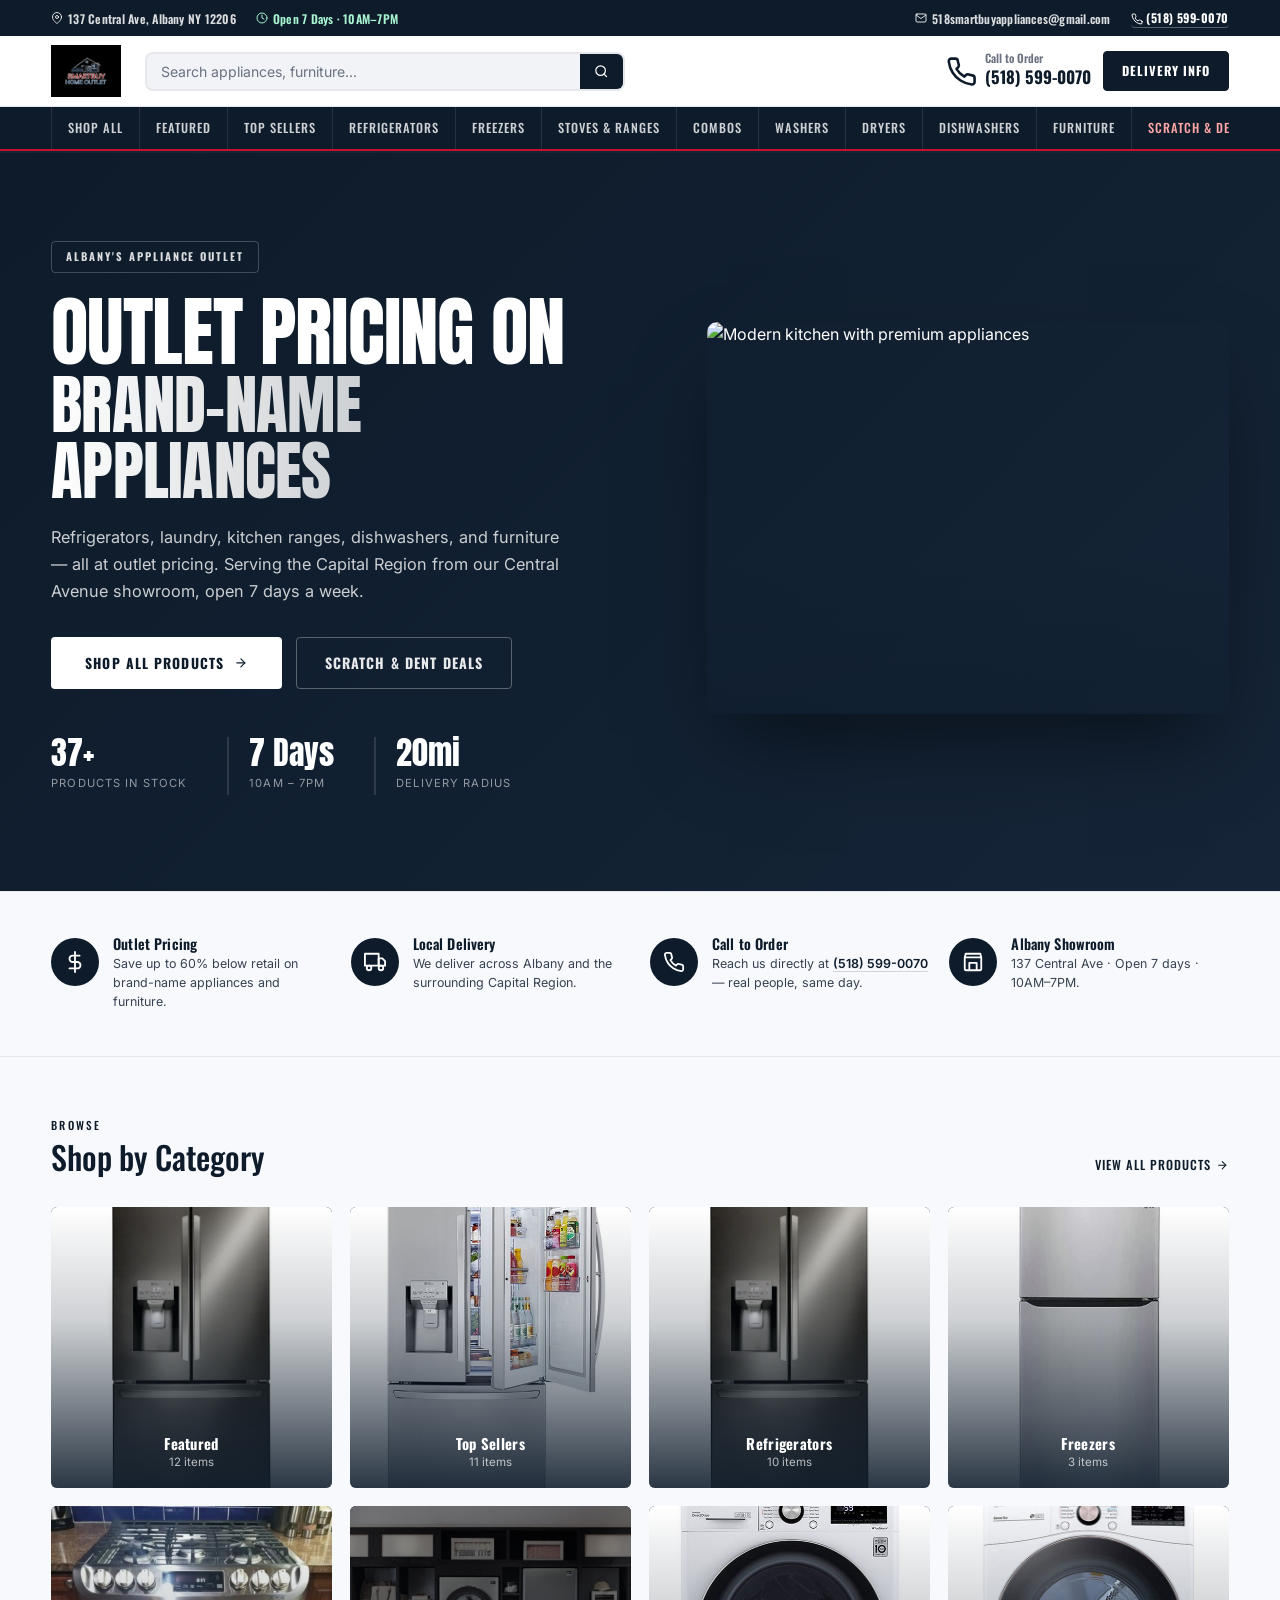
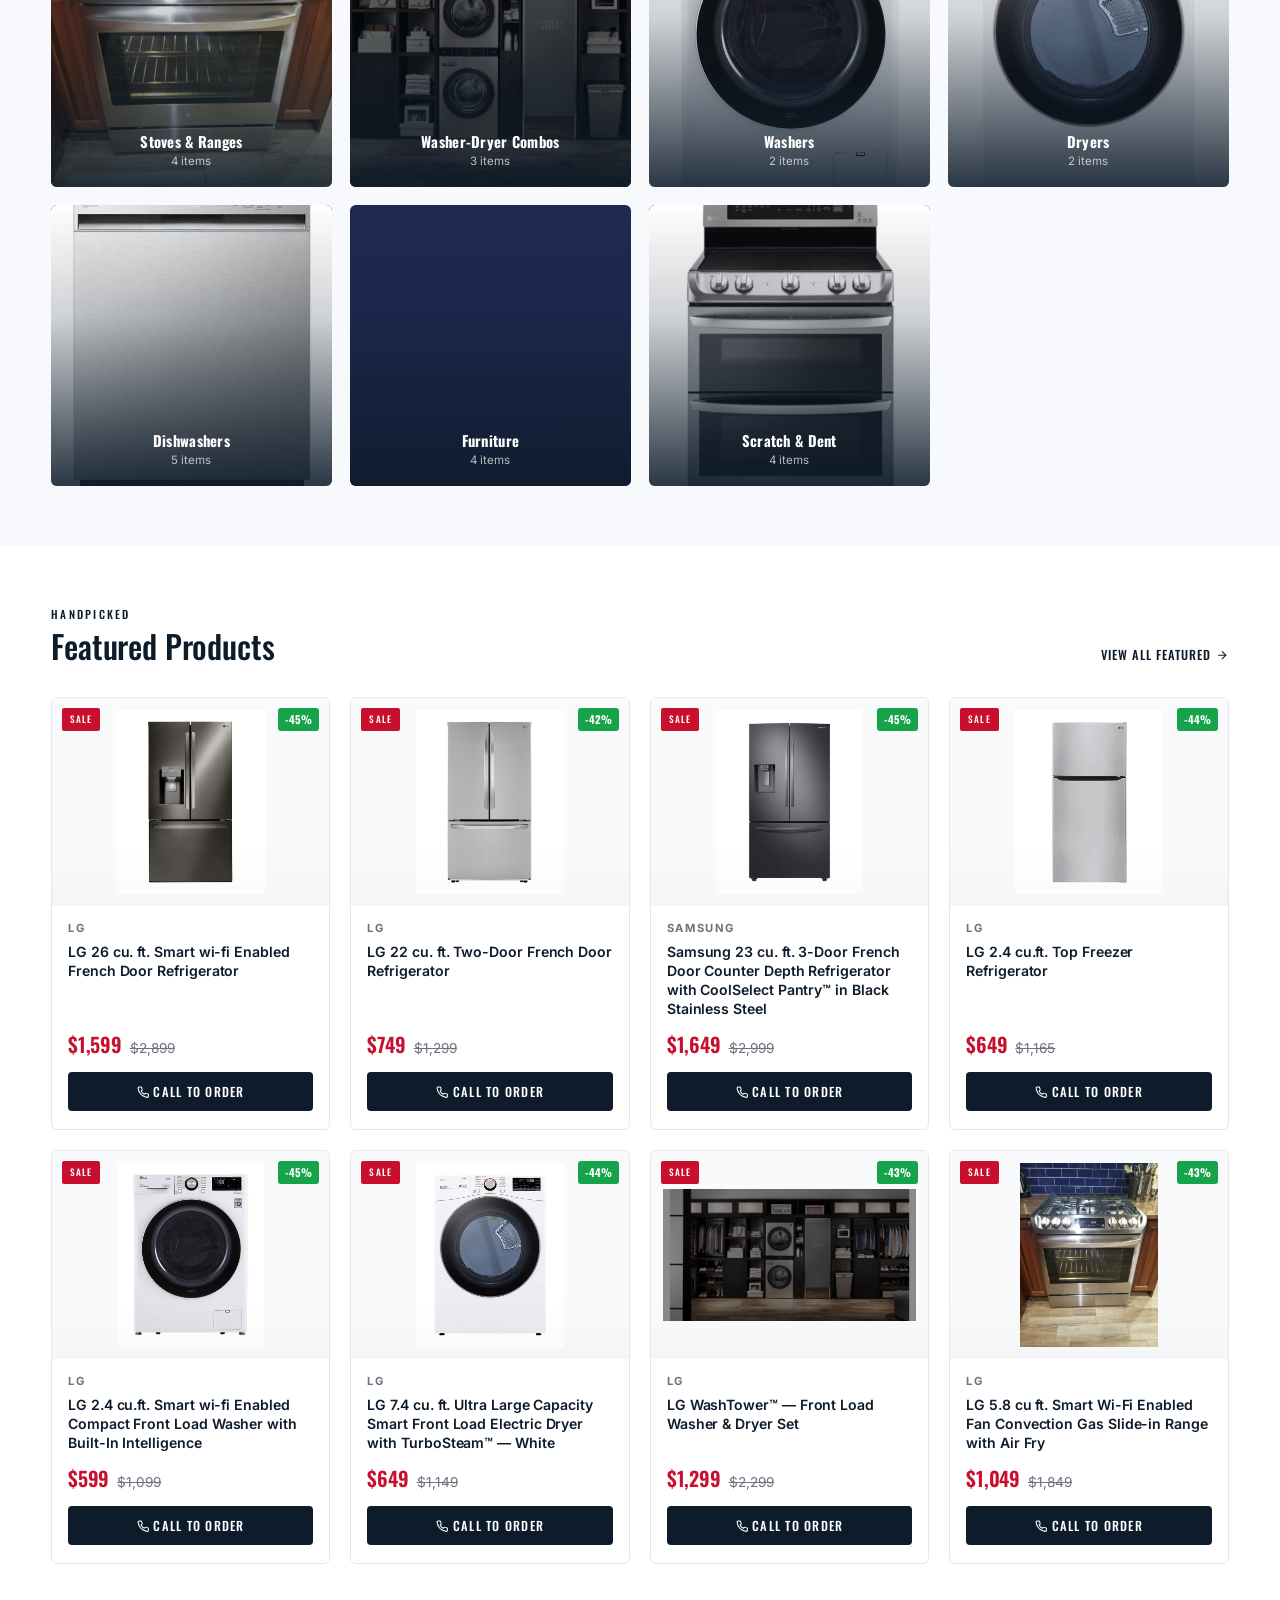
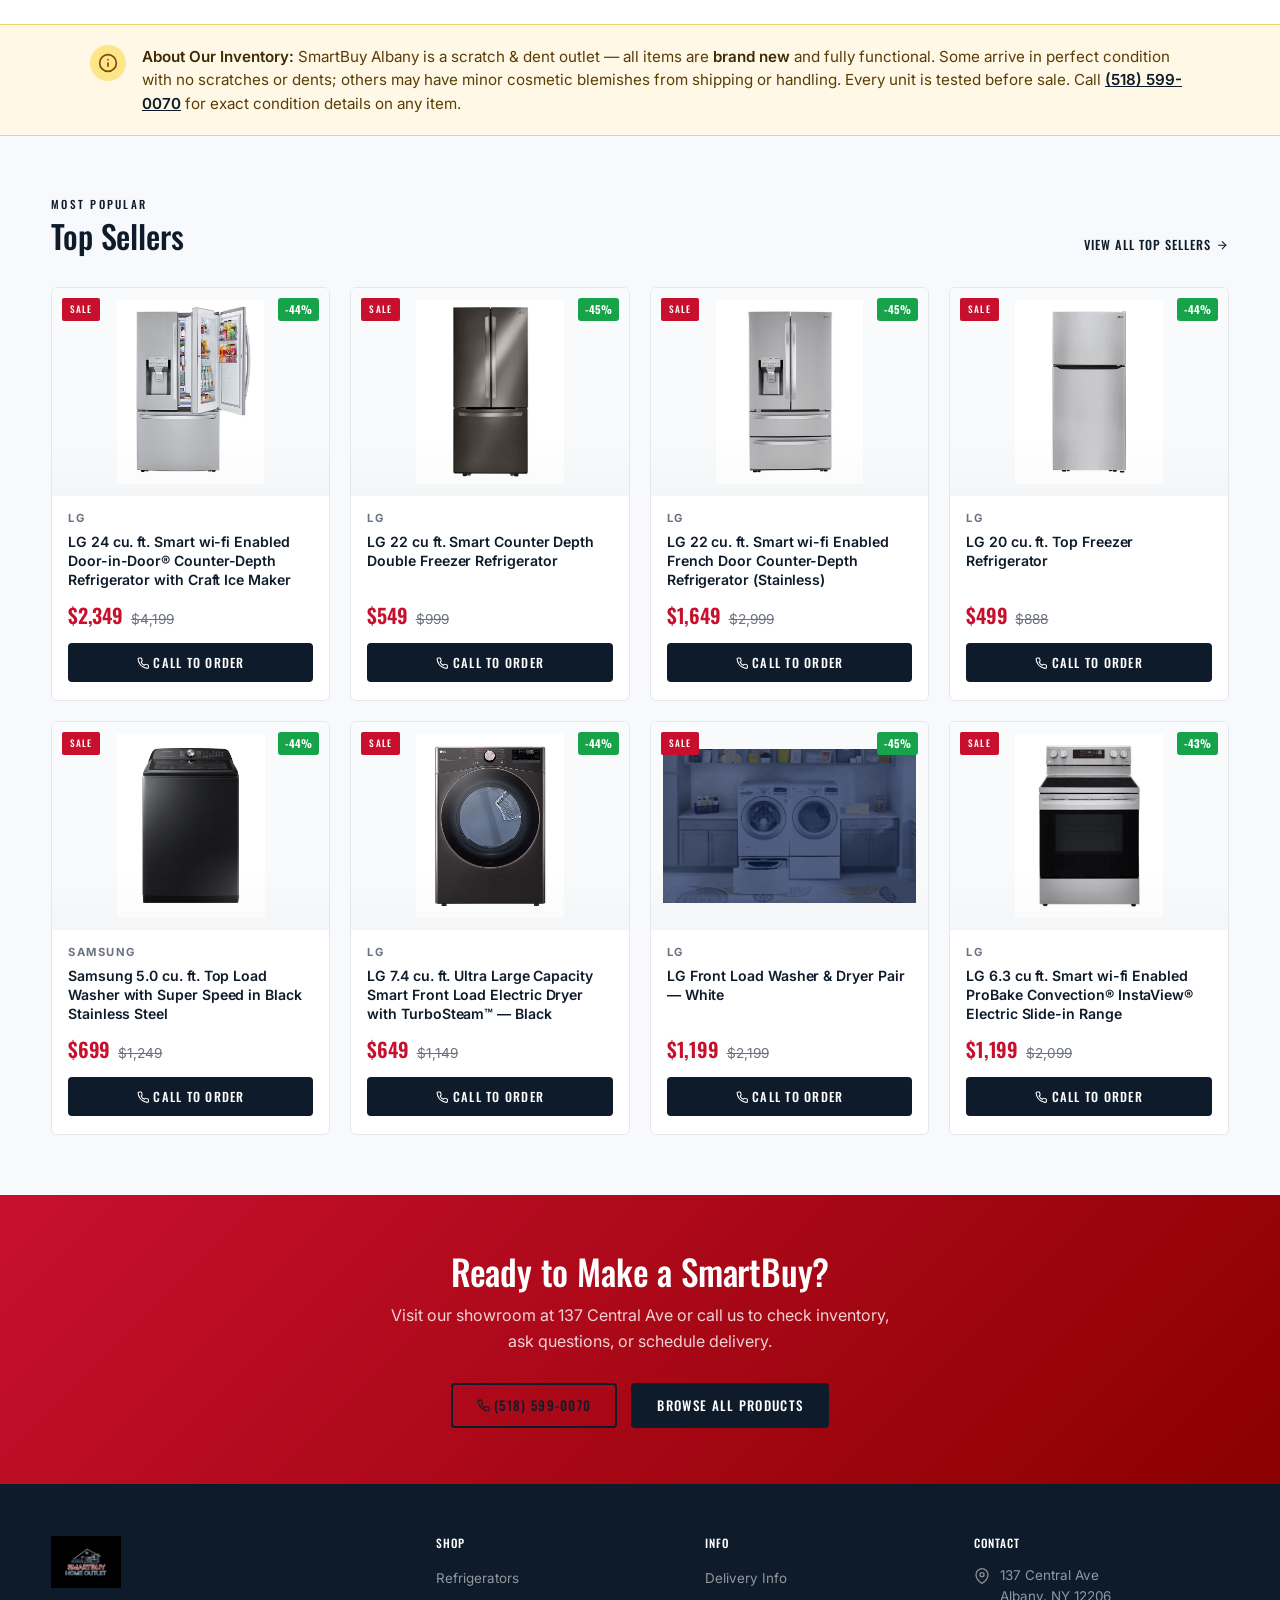
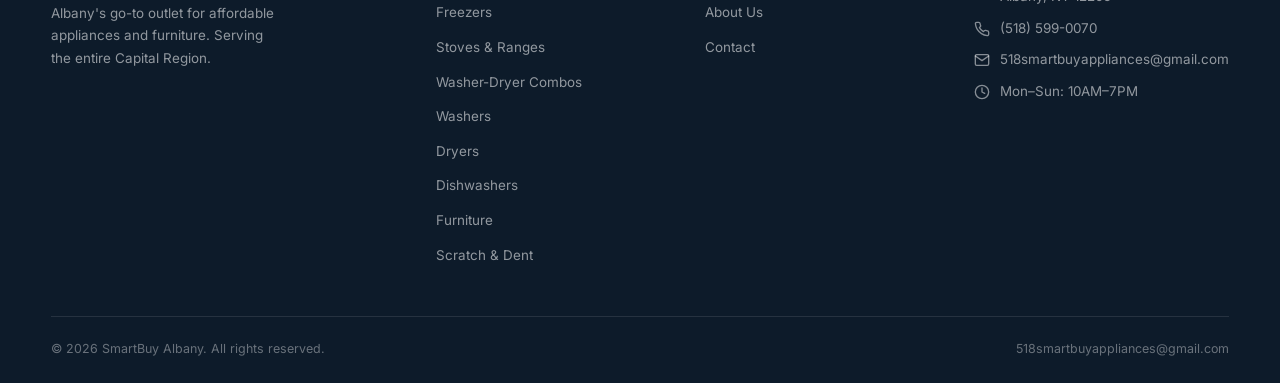
==== commit 59a84100: "feat: home tweaks + admin categories - Swap hero image to higher-quality kitchen showroom photo - Re" ====
--- a/index.html
+++ b/index.html
@@ -133,7 +133,7 @@
         </div>
       </div>
       <div class="hero-media">
-        <img src="https://images.unsplash.com/photo-1556909114-f6e7ad7d3136?auto=format&fit=crop&w=1400&q=80" alt="Modern kitchen with premium appliances" />
+        <img src="https://images.unsplash.com/photo-1600607687939-ce8a6c25118c?auto=format&fit=crop&w=1600&q=85" alt="Modern kitchen with premium appliances" />
       </div>
     </div>
   </section>
@@ -200,15 +200,16 @@
     </div>
   </section>
 
-  <!-- ── Scratch & Dent Promo Banner ── -->
-  <div class="promo-banner">
-    <div class="container">
-      <div>
-        <div class="promo-badge">Biggest Savings</div>
-        <h2>Scratch &amp; Dent Deals</h2>
-        <p>Minor cosmetic blemishes, 100% functional. Save up to 65% on top brands.</p>
-      </div>
-      <a href="shop.html?cat=scratch-dent" class="promo-btn">Shop Scratch &amp; Dent <svg class="icon"><use href="#i-arrow-right"/></svg></a>
+  <!-- ── Scratch & Dent Disclaimer Strip ── -->
+  <div class="disclaimer-strip">
+    <div class="container">
+      <div class="disclaimer-icon"><svg class="icon"><use href="#i-info"/></svg></div>
+      <div class="disclaimer-text">
+        <strong>About Our Inventory:</strong>
+        SmartBuy Albany is a scratch &amp; dent outlet — all items are <strong>brand new</strong> and fully functional.
+        Some arrive in perfect condition with no scratches or dents; others may have minor cosmetic blemishes from shipping or handling.
+        Every unit is tested before sale. Call <a href="tel:5185990070">(518) 599-0070</a> for exact condition details on any item.
+      </div>
     </div>
   </div>
 
--- a/styles.css
+++ b/styles.css
@@ -1787,6 +1787,41 @@
 .cat-card:hover { border-color: var(--navy); }
 .cat-nav { border-bottom: 2px solid var(--navy-mid); }
 .filter-option:hover { color: var(--navy); }
+
+/* ── Scratch & Dent disclaimer strip ── */
+.disclaimer-strip {
+  background: #fff8e6;
+  border-top: 1px solid #f4d06a;
+  border-bottom: 1px solid #f4d06a;
+  padding: 20px 0;
+}
+.disclaimer-strip .container {
+  display: flex;
+  align-items: flex-start;
+  gap: 16px;
+  max-width: 1100px;
+}
+.disclaimer-icon {
+  flex: 0 0 auto;
+  width: 36px; height: 36px;
+  border-radius: 50%;
+  background: #fde68a;
+  color: #7c4a03;
+  display: flex; align-items: center; justify-content: center;
+}
+.disclaimer-icon .icon { width: 20px; height: 20px; }
+.disclaimer-text {
+  font-size: 0.95rem;
+  line-height: 1.55;
+  color: #5a3d05;
+}
+.disclaimer-text strong { color: #3d2a04; font-weight: 600; }
+.disclaimer-text a { color: var(--navy); font-weight: 600; text-decoration: underline; }
+@media (max-width: 600px) {
+  .disclaimer-strip { padding: 16px 0; }
+  .disclaimer-text { font-size: 0.88rem; }
+  .disclaimer-icon { width: 32px; height: 32px; }
+}
 .filter-option input[type="checkbox"] { accent-color: var(--navy); }
 .filter-tag button:hover { color: var(--navy); }
 .breadcrumb a { color: var(--gray-500); }
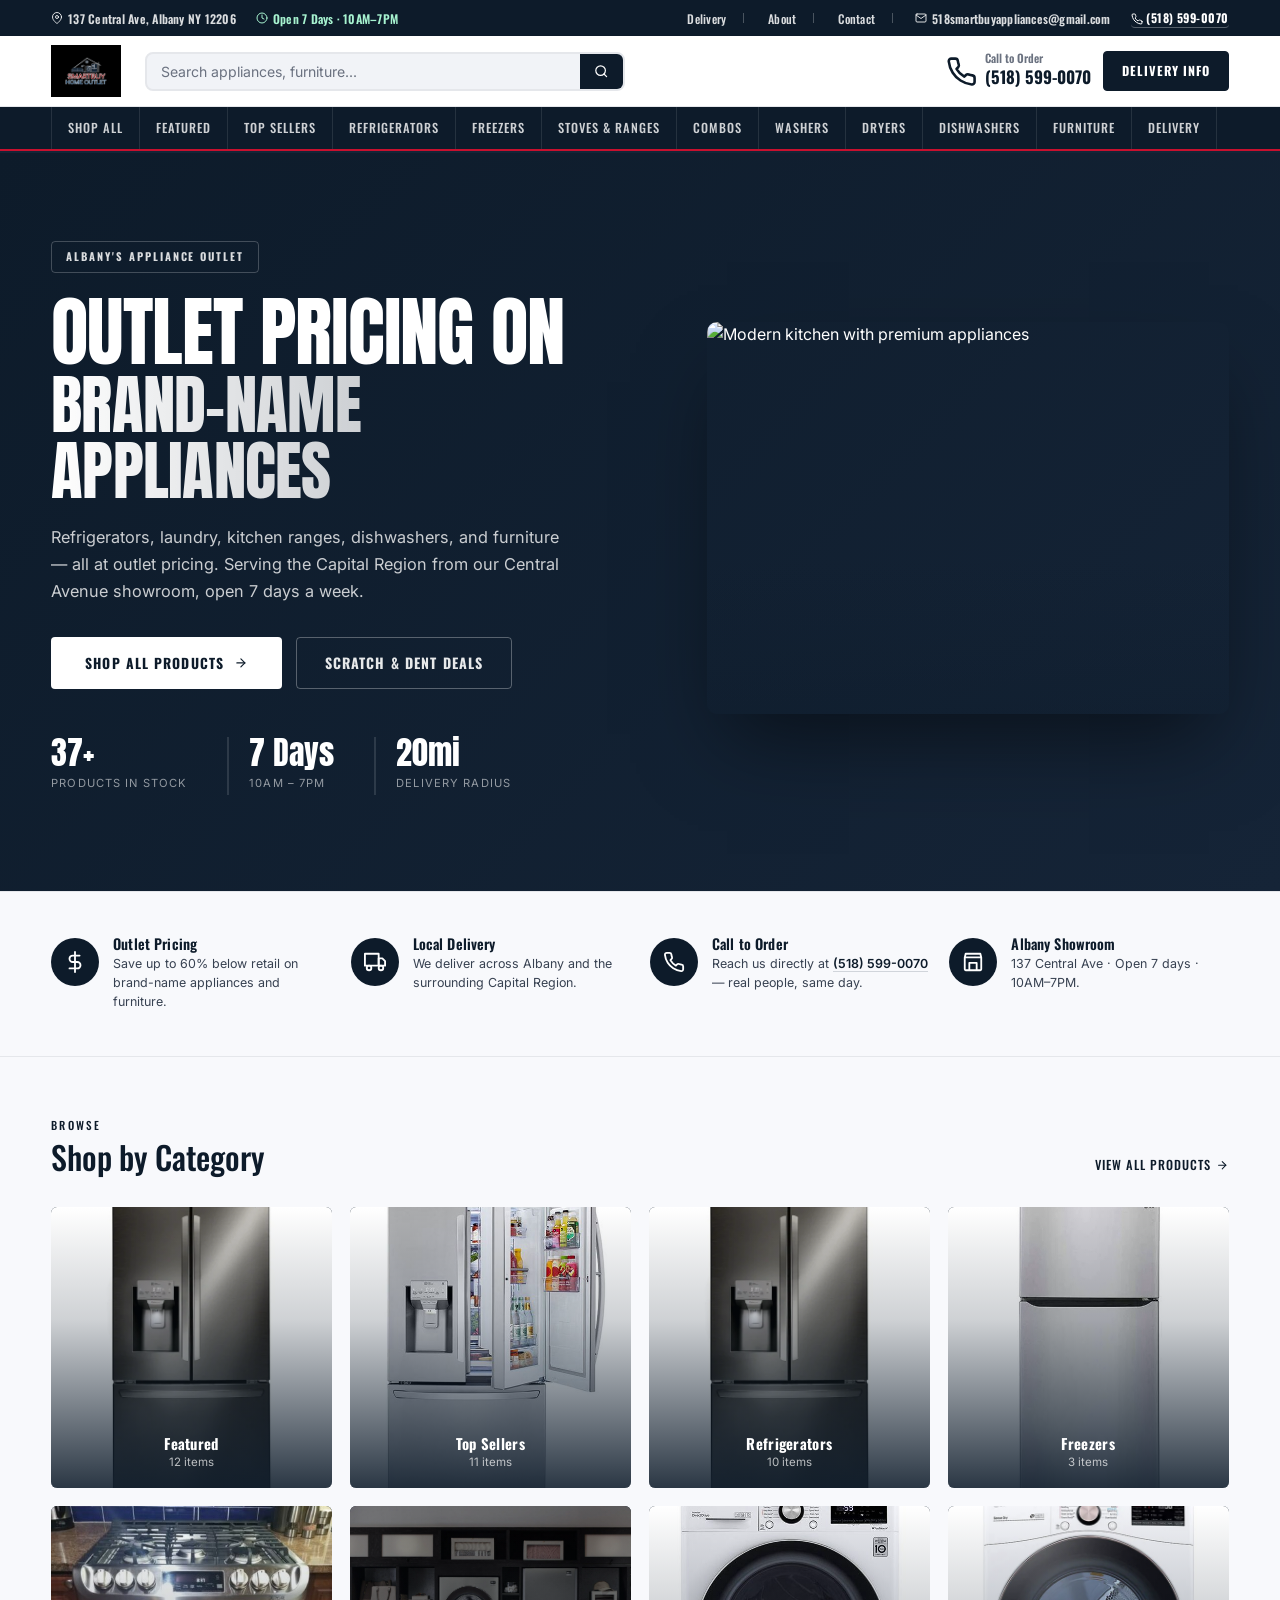
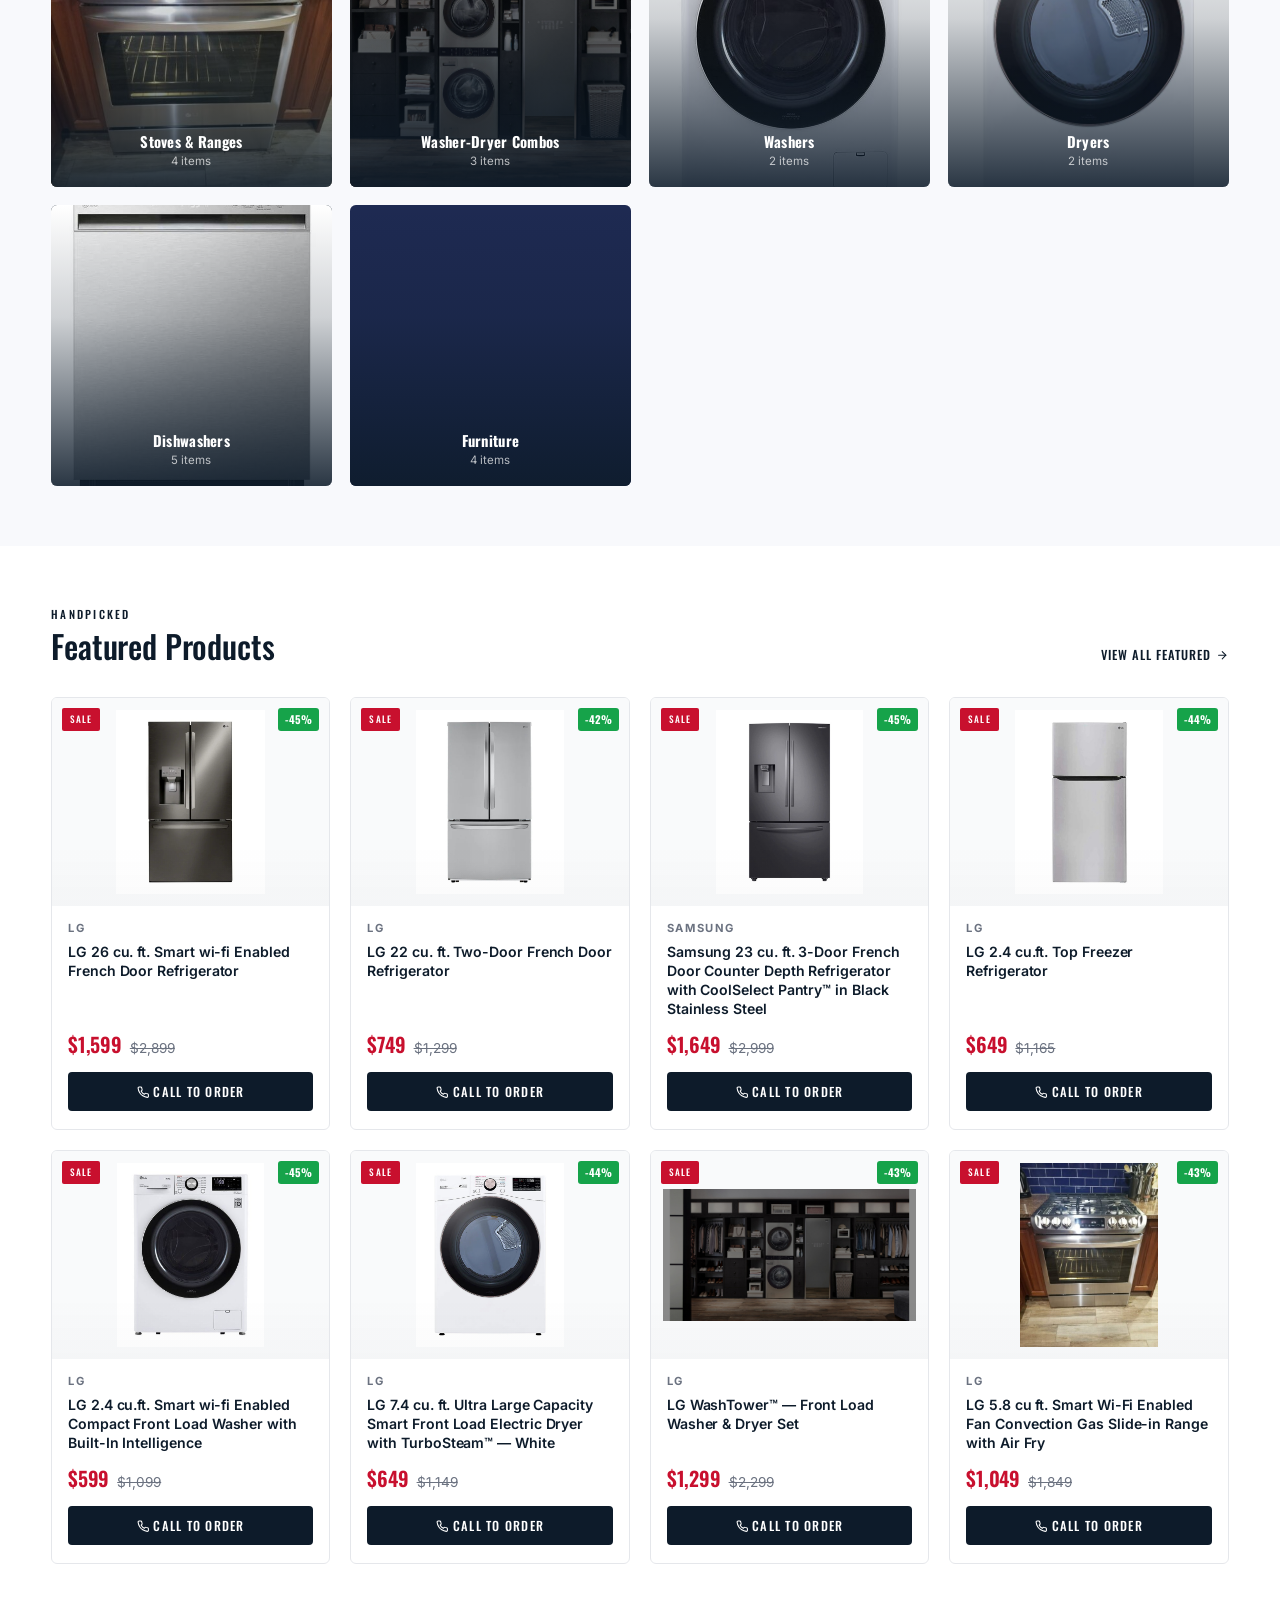
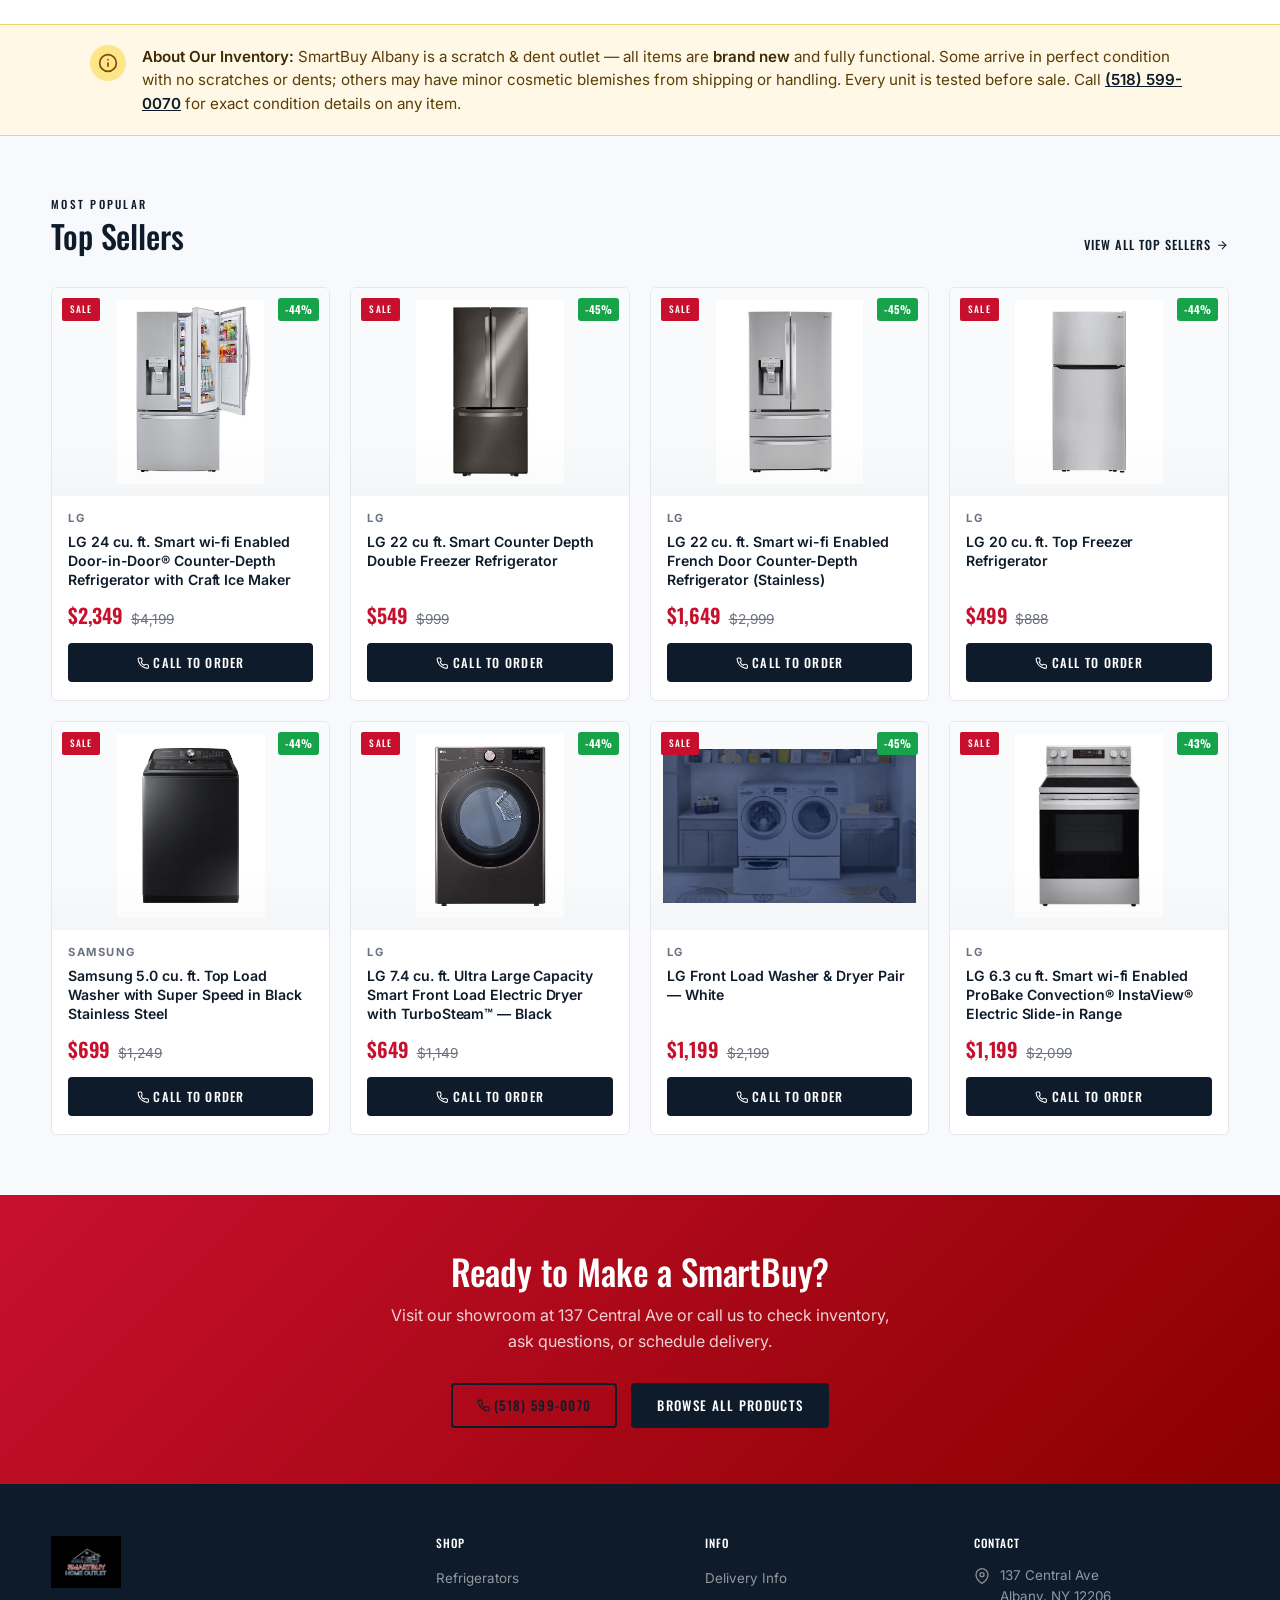
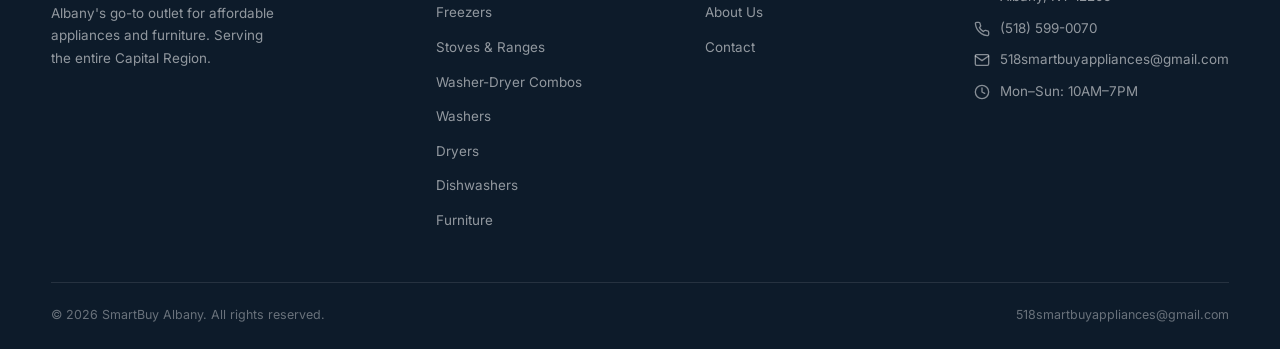
==== commit d09efe81: "feat: nav overhaul — simplify mobile, add desktop utility links, drop scratch-dent filter - Mobile h" ====
--- a/index.html
+++ b/index.html
@@ -39,6 +39,9 @@
         <span class="topbar-item topbar-hours"><svg class="icon"><use href="#i-clock"/></svg> Open 7 Days · 10AM–7PM</span>
       </div>
       <div class="topbar-right">
+        <a href="delivery.html" class="topbar-item topbar-link">Delivery</a>
+        <a href="about.html" class="topbar-item topbar-link">About</a>
+        <a href="contact.html" class="topbar-item topbar-link">Contact</a>
         <a href="mailto:518smartbuyappliances@gmail.com" class="topbar-item"><svg class="icon"><use href="#i-mail"/></svg> 518smartbuyappliances@gmail.com</a>
         <a href="tel:5185990070" class="topbar-phone"><svg class="icon"><use href="#i-phone"/></svg> (518) 599-0070</a>
       </div>
@@ -71,19 +74,8 @@
     </div>
     <div class="mobile-nav" id="mobileNav">
       <a href="index.html">Home</a>
-      <a href="shop.html">Shop All</a>
-      <a href="shop.html?cat=refrigerators">Refrigerators</a>
-      <a href="shop.html?cat=freezers">Freezers</a>
-      <a href="shop.html?cat=stoves">Stoves &amp; Ranges</a>
-      <a href="shop.html?cat=washers-dryers-combos">Washer-Dryer Combos</a>
-      <a href="shop.html?cat=washers">Washers</a>
-      <a href="shop.html?cat=dryers">Dryers</a>
-      <a href="shop.html?cat=dishwashers">Dishwashers</a>
+      <a href="shop.html?cat=appliances">Appliances</a>
       <a href="shop.html?cat=furniture">Furniture</a>
-      <a href="shop.html?cat=scratch-dent" class="red-link">Scratch &amp; Dent</a>
-      <a href="delivery.html">Delivery</a>
-      <a href="about.html">About</a>
-      <a href="contact.html">Contact</a>
     </div>
   </nav>
 
@@ -101,7 +93,6 @@
       <a href="shop.html?cat=dryers">Dryers</a>
       <a href="shop.html?cat=dishwashers">Dishwashers</a>
       <a href="shop.html?cat=furniture">Furniture</a>
-      <a href="shop.html?cat=scratch-dent" class="sd-link">Scratch &amp; Dent</a>
       <a href="delivery.html">Delivery</a>
     </div>
   </div>
@@ -258,7 +249,6 @@
             <li><a href="shop.html?cat=dryers">Dryers</a></li>
             <li><a href="shop.html?cat=dishwashers">Dishwashers</a></li>
             <li><a href="shop.html?cat=furniture">Furniture</a></li>
-            <li><a href="shop.html?cat=scratch-dent">Scratch &amp; Dent</a></li>
           </ul>
         </div>
         <div class="footer-col">
--- a/styles.css
+++ b/styles.css
@@ -1788,6 +1788,25 @@
 .cat-nav { border-bottom: 2px solid var(--navy-mid); }
 .filter-option:hover { color: var(--navy); }
 
+/* ── Topbar utility links (About/Contact/Delivery on desktop) ── */
+.topbar-link {
+  position: relative;
+  padding: 0 2px;
+  font-weight: 500;
+  letter-spacing: 0.02em;
+}
+.topbar-link:not(:last-of-type)::after {
+  content: '';
+  display: inline-block;
+  width: 1px; height: 10px;
+  background: rgba(255,255,255,0.25);
+  margin-left: 12px;
+  vertical-align: middle;
+}
+@media (max-width: 900px) {
+  .topbar-link { display: none; }
+}
+
 /* ── Scratch & Dent disclaimer strip ── */
 .disclaimer-strip {
   background: #fff8e6;
